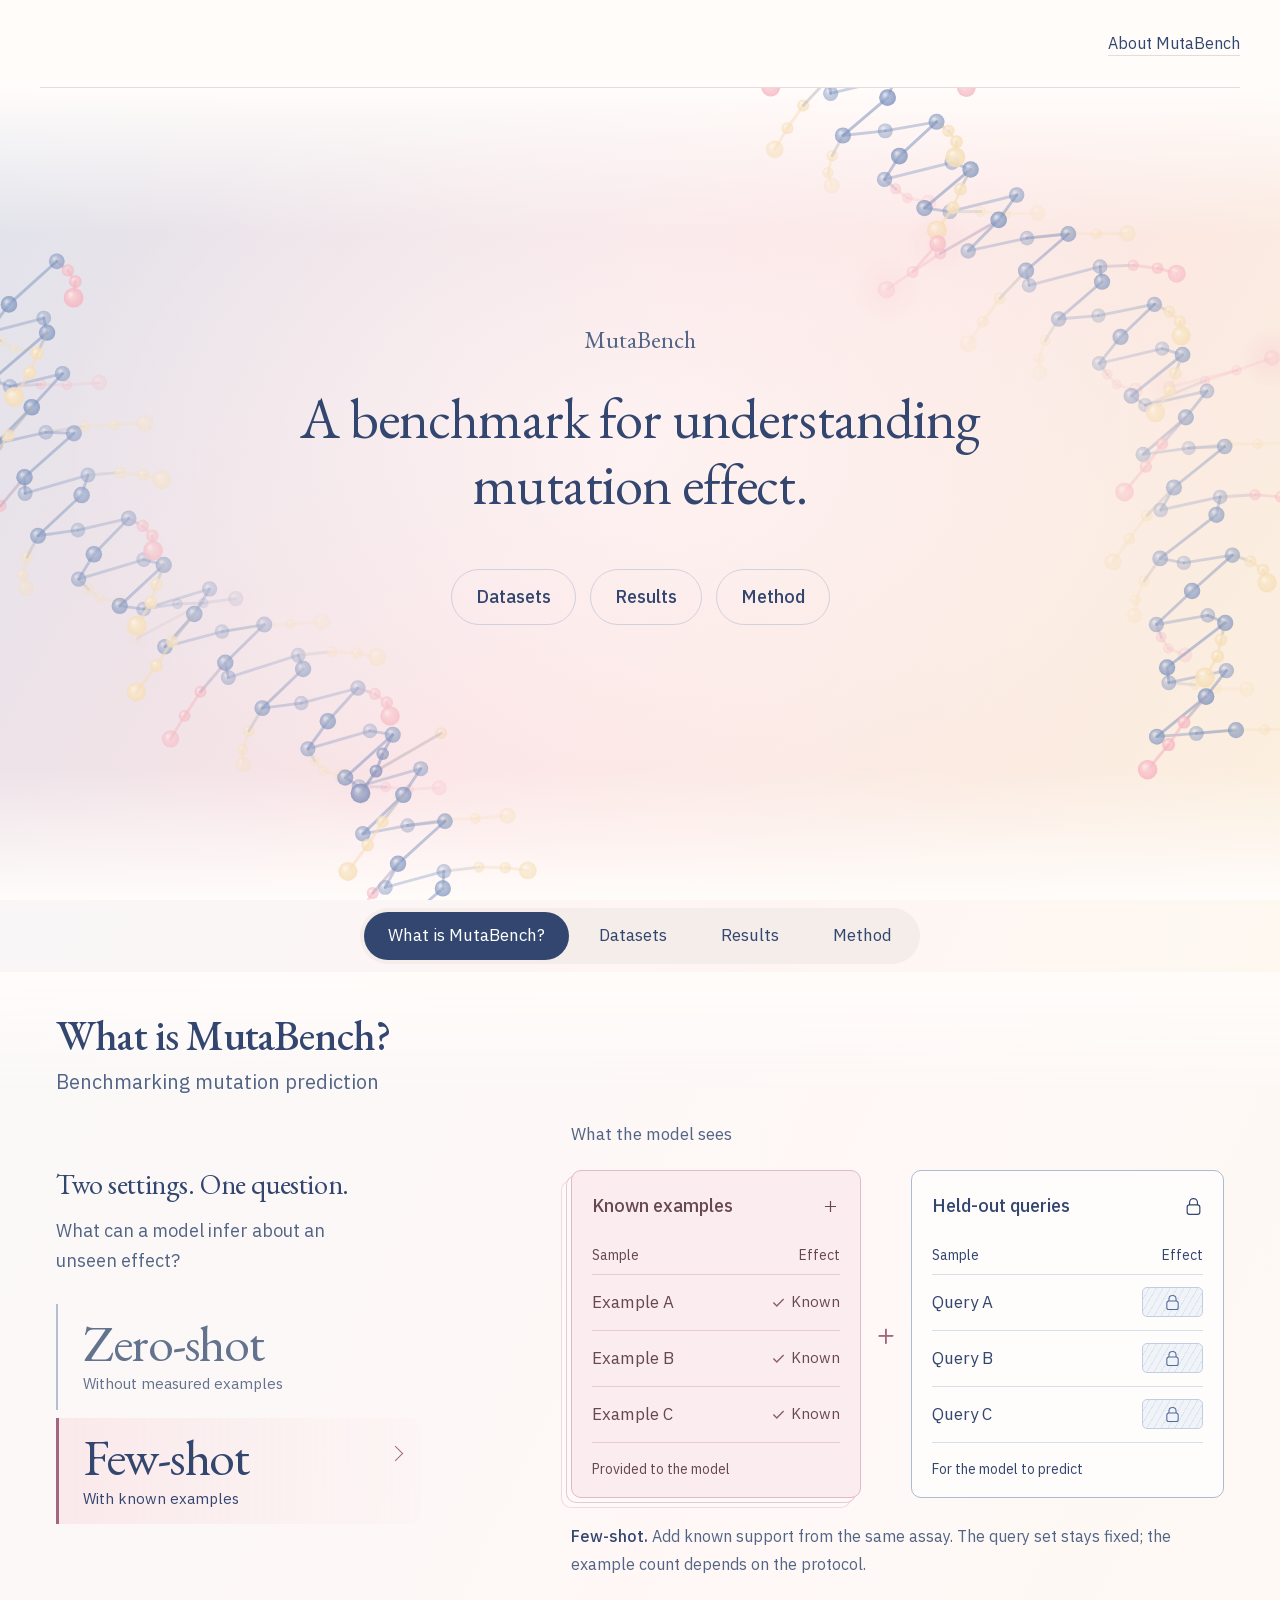
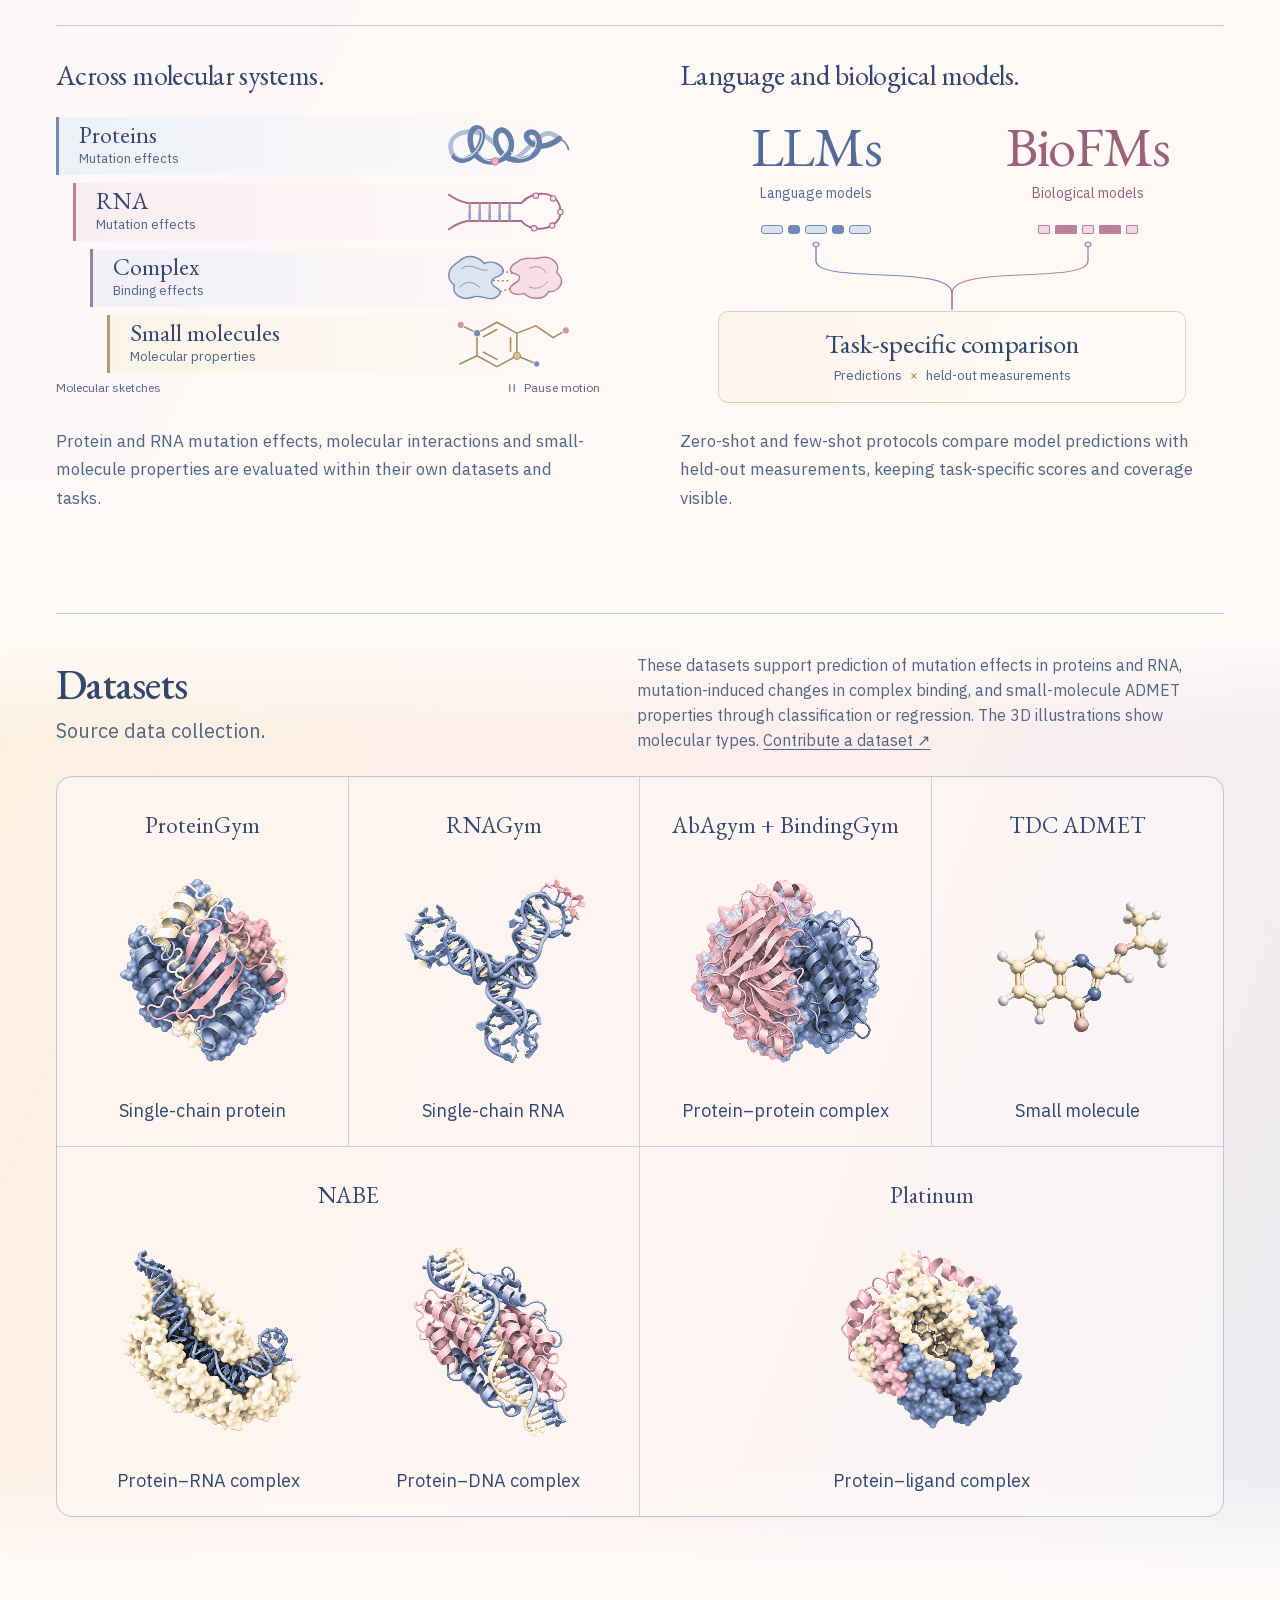
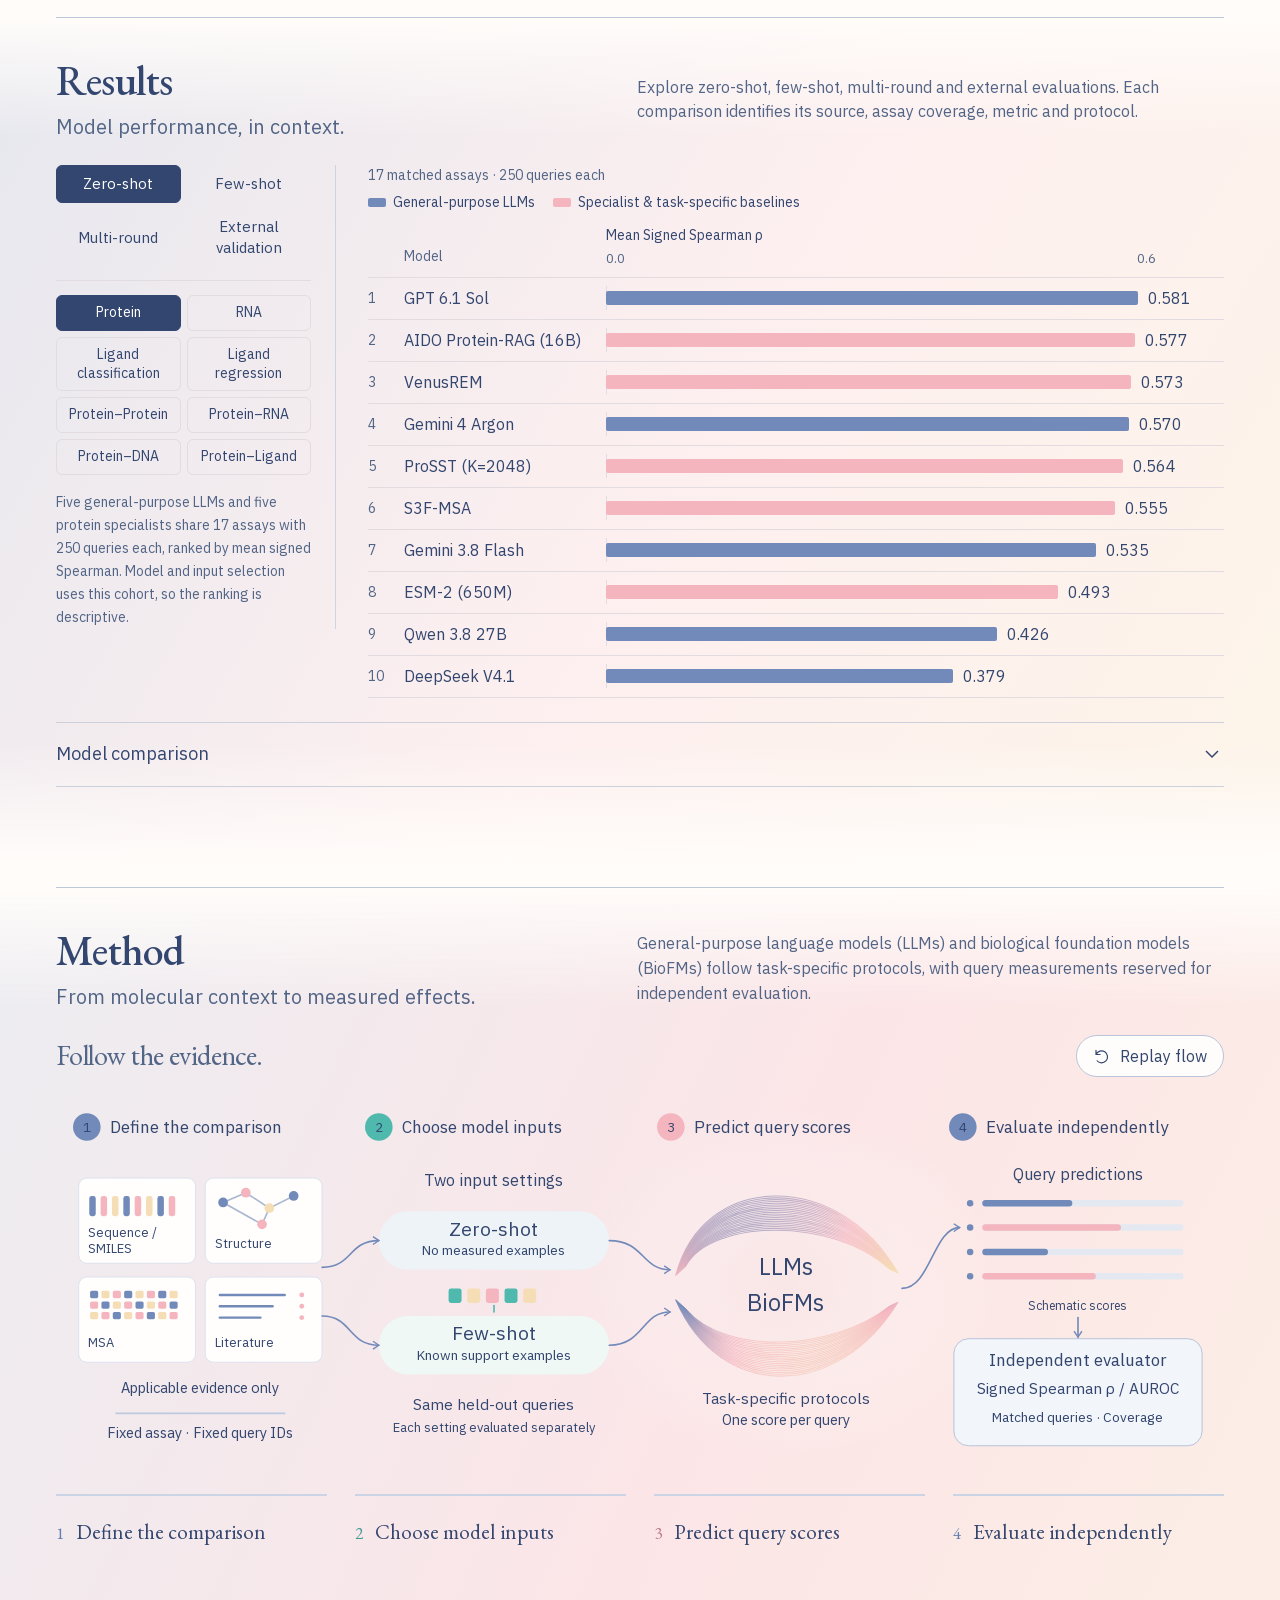
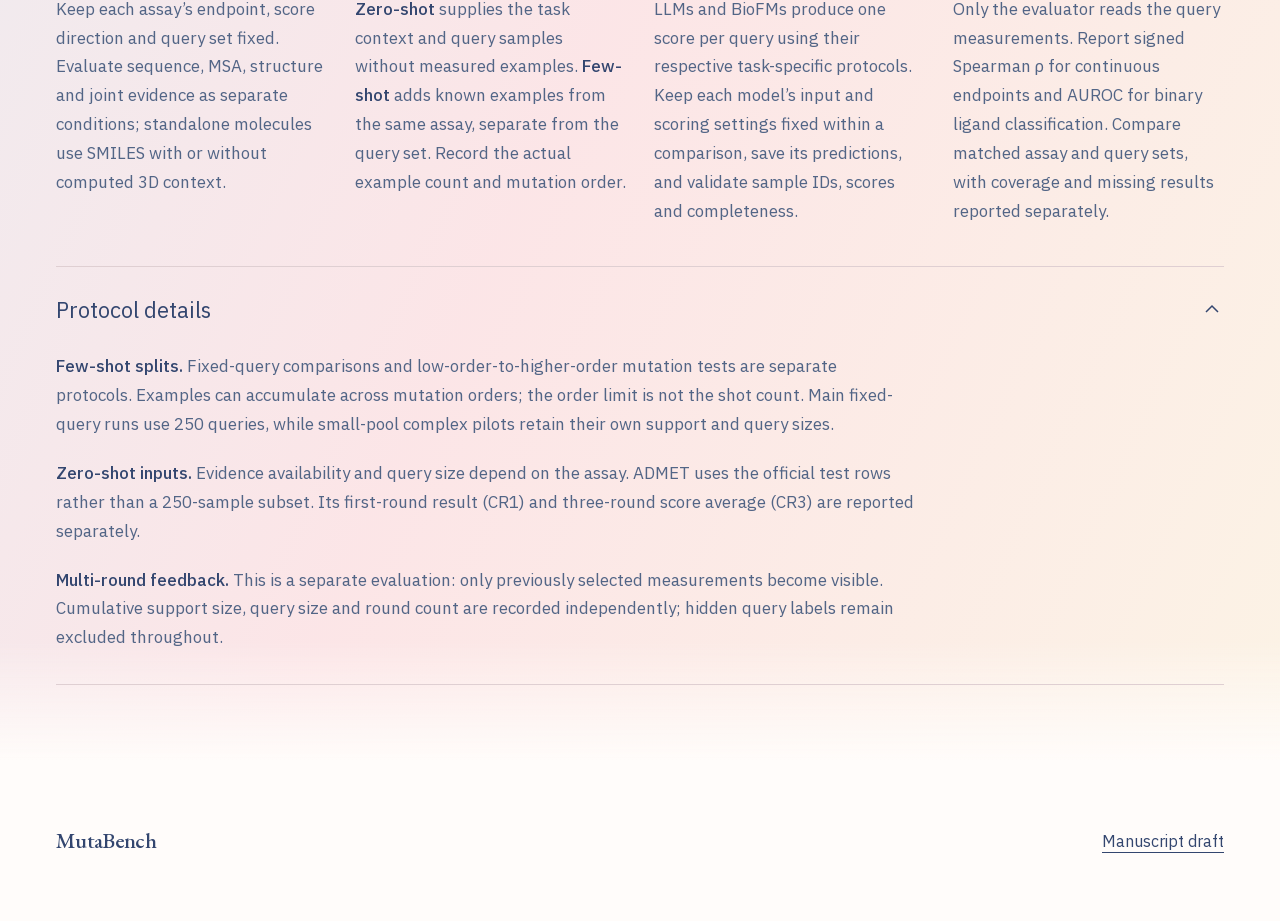
==== index.html @ 2916d2e3 "Link the live site and accept public dataset proposals" ====
<!doctype html>
<html lang="en">
<head>
  <meta charset="UTF-8" />
  <meta name="viewport" content="width=device-width, initial-scale=1.0" />
  <meta name="description" content="MutaBench paper companion for benchmark results, datasets, leaderboard context and evaluation methods." />
  <title>MutaBench / Mutational effect evaluation</title>
  <link rel="preconnect" href="https://fonts.gstatic.com" crossorigin />
  <link rel="stylesheet" href="fonts.css?v=0cfbb8a221e9" />
  <link rel="stylesheet" href="site.css?v=f4541c01c460" />
  <link rel="stylesheet" href="home.css?v=7008977f04a5" />
  <link rel="stylesheet" href="dataset-structures.css?v=8957c007b747" />
  <link rel="stylesheet" href="intro.css?v=8f66a2476dc7" />
  <link rel="stylesheet" href="method.css?v=9451ef13eda0" />
  <script src="molecular-background.js?v=a17ddd9b49c7" defer></script>
  <script src="assets/results/leaderboards.js?v=802b40bc9dd8" defer></script>
  <link rel="stylesheet" href="results-bars.css?v=8b9d5a22ae41" />
  <script src="app.js?v=348738857a9b" defer></script>
  <script src="dataset-structures.js?v=4a3bd7789977" defer></script>
  <script src="structure-palette.js?v=d4158299ddf3" defer></script>
  <script src="intro.js?v=8801d1149791" defer></script>
  <script src="method.js?v=9e1de50151af" defer></script>
  <script src="results-bars.js?v=51f1d45ec704" defer></script>
</head>
<body class="home-page" id="top">
  <a class="home-skip" href="#main">Skip to content</a>
  <header class="site-header">
    <a class="home-paper-link" href="#intro">About MutaBench</a>
  </header>

  <main id="main">
    <section class="home-hero" aria-labelledby="home-title">
      <canvas class="molecular-background" aria-hidden="true"></canvas>
      <div class="home-hero-content">
        <p class="home-project-name">MutaBench</p>
        <h1 id="home-title">A benchmark for understanding<br class="home-title-break" /> mutation effect.</h1>
        <nav class="home-section-links" aria-label="Explore MutaBench">
          <a class="selection-control" href="#datasets">Datasets</a>
          <a class="selection-control" href="#results">Results</a>
          <a class="selection-control" href="#method">Method</a>
        </nav>
      </div>
    </section>

    <nav class="section-navigation" aria-label="Page sections">
      <div class="section-navigation-inner">
        <a class="selection-control" href="#intro" aria-current="location"><span class="nav-label-wide">What is MutaBench?</span><span class="nav-label-short">About</span></a>
        <a class="selection-control" href="#datasets">Datasets</a>
        <a class="selection-control" href="#results">Results</a>
        <a class="selection-control" href="#method">Method</a>
      </div>
    </nav>

    <section id="intro" class="page-part intro-part" aria-labelledby="intro-title">
      <div class="page-width">
        <header class="part-heading intro-heading">
          <div class="part-heading-title">
          <h2 id="intro-title">What is MutaBench?</h2>
          <p class="part-subtitle">Benchmarking mutation prediction</p>
          </div>
        </header>
        <article class="benchmark-stage" data-setting="few" aria-labelledby="intro-settings-title">
          <div class="benchmark-question">
            <h3 id="intro-settings-title">Two settings.<br /> One question.</h3>
            <p class="benchmark-prompt">What can a model infer about an unseen effect?</p>
            <div class="benchmark-setting-switch" role="group" aria-label="Compare input settings">
              <button type="button" data-setting="zero" aria-pressed="false" aria-controls="intro-input-view intro-zero-copy" disabled><span class="setting-name">Zero-shot</span><span class="setting-description">Without measured examples</span></button>
              <button type="button" data-setting="few" aria-pressed="true" aria-controls="intro-input-view intro-few-copy" disabled><span class="setting-name">Few-shot</span><span class="setting-description">With known examples</span></button>
            </div>
          </div>
          <figure id="intro-input-view" class="benchmark-input-view" aria-label="Schematic model input: known support labels can be supplied, while held-out query labels always remain hidden. Rows are illustrative, not a fixed sample count.">
            <figcaption>What the model sees</figcaption>
            <div class="input-composition">
              <div class="support-slot">
                <div class="support-empty" hidden><span class="empty-symbol" aria-hidden="true">∅</span><p>No measured<br />examples</p></div>
                <div class="support-board"><div class="input-board-heading"><span>Known examples</span><svg viewBox="0 0 24 24" aria-hidden="true"><path d="M12 5v14M5 12h14"/></svg></div>
                  <div class="input-column-labels"><span>Sample</span><span>Effect</span></div><div class="support-example"><span>Example A</span><span class="known-value"><svg viewBox="0 0 20 20" aria-hidden="true"><path d="m4 10 4 4 8-8"/></svg>Known</span></div><div class="support-example"><span>Example B</span><span class="known-value"><svg viewBox="0 0 20 20" aria-hidden="true"><path d="m4 10 4 4 8-8"/></svg>Known</span></div><div class="support-example"><span>Example C</span><span class="known-value"><svg viewBox="0 0 20 20" aria-hidden="true"><path d="m4 10 4 4 8-8"/></svg>Known</span></div>
                  <p class="support-board-note">Provided to the model</p>
                </div>
              </div>
              <span class="input-plus" aria-hidden="true">+</span>
              <div class="query-board">
                <div class="input-board-heading"><span>Held-out queries</span><svg viewBox="0 0 24 24" aria-hidden="true"><path d="M7 10V7a5 5 0 0 1 10 0v3"/><rect x="4" y="10" width="16" height="12" rx="3"/></svg></div>
                <div class="input-column-labels"><span>Sample</span><span>Effect</span></div><div class="query-example"><span>Query A</span><span class="withheld-value" aria-label="Measured effect withheld"><svg viewBox="0 0 24 24" aria-hidden="true"><path d="M7 10V7a5 5 0 0 1 10 0v3"/><rect x="4" y="10" width="16" height="12" rx="3"/></svg></span></div><div class="query-example"><span>Query B</span><span class="withheld-value" aria-label="Measured effect withheld"><svg viewBox="0 0 24 24" aria-hidden="true"><path d="M7 10V7a5 5 0 0 1 10 0v3"/><rect x="4" y="10" width="16" height="12" rx="3"/></svg></span></div><div class="query-example"><span>Query C</span><span class="withheld-value" aria-label="Measured effect withheld"><svg viewBox="0 0 24 24" aria-hidden="true"><path d="M7 10V7a5 5 0 0 1 10 0v3"/><rect x="4" y="10" width="16" height="12" rx="3"/></svg></span></div>
                <p class="query-board-note">For the model to predict</p>
              </div>
            </div>
            <div class="benchmark-mode-copy" aria-live="polite" aria-atomic="true">
              <p id="intro-zero-copy"><strong>Zero-shot.</strong> Task context and the query inputs only. No measured examples are supplied.</p>
              <p id="intro-few-copy"><strong>Few-shot.</strong> Add known support from the same assay. The query set stays fixed; the example count depends on the protocol.</p>
            </div>
          </figure>
        </article>
        <div class="intro-context">
          <article class="intro-context-item intro-scope">
            <h3>Across molecular systems.</h3>
            <div class="scope-visual">
              <div class="scope-map" id="scope-molecules">
                <div class="scope-lane"><div class="scope-domain"><span>Proteins</span><small>Mutation effects</small></div>
                  <svg class="scope-molecule molecule-protein" viewBox="0 0 160 64" role="img" aria-labelledby="scope-protein-title">
                    <title id="scope-protein-title">Protein ribbon with gently turning folds; illustrative, not an experimental structure.</title>
                    <g class="protein-fold molecule-motion">
                      <path class="ribbon-back" d="M23 44C8 23 36 8 57 21S78 57 97 41 122 9 139 24"/>
                      <path class="ribbon-front" d="M23 44C43 61 64 14 49 12S38 55 68 49 84 10 73 15 72 53 99 47 117 13 106 17 113 44 139 24"/>
                      <path class="ribbon-glint" d="M24 42C44 57 63 15 49 14M50 38C60 61 88 40 81 24M86 39C99 57 120 33 111 21"/>
                      <path class="ribbon-tail" d="M139 24q8 3 10 12"/>
                      <circle class="molecule-accent" cx="68" cy="49" r="4"/>
                    </g>
                  </svg>
                </div>
                <div class="scope-lane"><div class="scope-domain"><span>RNA</span><small>Mutation effects</small></div>
                  <svg class="scope-molecule molecule-rna" viewBox="0 0 160 64" role="img" aria-labelledby="scope-rna-title">
                    <title id="scope-rna-title">Single RNA strand forming a paired stem and a gently flexing hairpin loop; schematic.</title>
                    <g class="rna-stem">
                      <path class="rna-backbone" d="M17 13q10 7 20 9H97M17 51q10-7 20-9H97"/>
                      <path class="rna-pairs" d="M40 23v18M51 23v18M62 23v18M73 23v18M84 23v18"/>
                      <path class="rna-pair-halves" d="M40 32v9M51 32v9M62 32v9M73 32v9M84 32v9"/>
                    </g>
                    <g class="rna-loop molecule-motion">
                      <path class="rna-backbone" d="M97 22C110 7 137 8 140 29S111 58 97 42"/>
                      <circle cx="113" cy="14" r="3"/><circle cx="132" cy="17" r="3"/><circle cx="140" cy="32" r="3"/><circle cx="131" cy="47" r="3"/><circle cx="111" cy="50" r="3"/>
                    </g>
                  </svg>
                </div>
                <div class="scope-lane"><div class="scope-domain"><span>Complex</span><small>Binding effects</small></div>
                  <svg class="scope-molecule molecule-interaction" viewBox="0 0 160 64" role="img" aria-labelledby="scope-interaction-title">
                    <title id="scope-interaction-title">Two complementary molecular surfaces move slightly around a contact interface; schematic, not a binding simulation.</title>
                    <g class="contact-left molecule-motion"><path class="contact-blue" d="M28 14C38 3 51 10 56 16 65 12 77 17 77 25 75 31 65 30 64 36 64 43 76 43 73 50 64 61 52 49 44 53 30 58 20 49 23 40 12 31 17 20 28 14Z"/><path class="contact-contour" d="M31 22c9-9 21 4 28 1M29 42q9-11 22 0"/></g>
                    <g class="contact-bridges molecule-motion"><path d="m76 24 11 3M66 35h17m-9 12 12-4"/></g>
                    <g class="contact-right molecule-motion"><path class="contact-pink" d="M93 14C101 7 110 12 116 10 131 6 140 17 136 26 148 36 137 48 127 47 122 58 106 55 100 49 90 52 82 48 85 42 89 36 94 38 95 32 96 26 83 29 85 22 86 18 88 17 93 14Z"/><path class="contact-contour" d="M106 21q13-5 18 5m-18 16q11 5 20-6"/></g>
                  </svg>
                </div>
                <div class="scope-lane"><div class="scope-domain"><span>Small molecules</span><small>Molecular properties</small></div>
                  <svg class="scope-molecule molecule-small" viewBox="0 0 160 64" role="img" aria-labelledby="scope-small-title">
                    <title id="scope-small-title">Small-molecule bond diagram with a ring and a turning side group; schematic.</title>
                    <g class="small-core molecule-motion">
                      <path class="molecule-bond" d="m48 20 22-12 22 12v25L70 57 48 45Zm7 4 15-8m15 9v15M70 49l-15-8M48 20 30 11M48 45 29 54M92 20l21-8M92 45l22 9"/>
                      <g class="small-branch molecule-motion"><path class="molecule-bond" d="m113 12 19 13 14-8"/><circle class="atom-rose" cx="146" cy="17" r="4"/></g>
                      <circle class="atom-blue" cx="48" cy="20" r="4"/><circle class="atom-gold" cx="92" cy="45" r="4"/><circle class="atom-rose" cx="30" cy="11" r="4"/><circle class="atom-blue" cx="114" cy="54" r="3.5"/>
                    </g>
                  </svg>
                </div>
              </div>
              <div class="scope-motion-bar"><span>Molecular sketches</span><button class="scope-motion-toggle" type="button" aria-controls="scope-molecules" hidden><svg viewBox="0 0 16 16" aria-hidden="true"><path class="motion-pause" d="M5 3v10M11 3v10"/><path class="motion-play" d="m5 3 7 5-7 5Z"/></svg><span>Pause motion</span></button></div>
            </div>
            <p>Protein and RNA mutation effects, molecular interactions and small-molecule properties are evaluated within their own datasets and tasks.</p>
          </article>
          <article class="intro-context-item intro-families">
            <h3>Language and biological models.</h3>
            <div class="model-family-comparison" role="img" aria-label="Language models and biological foundation models feed a task-specific comparison of predictions against held-out measurements. Diagram illustrates the comparison, not model scores.">
              <div class="model-family model-family-language"><span class="family-name">LLMs</span><span class="family-description">Language models</span><div class="family-signal" aria-hidden="true"><i></i><i></i><i></i><i></i><i></i></div></div>
              <div class="model-family model-family-bio"><span class="family-name">BioFMs</span><span class="family-description">Biological models</span><div class="family-signal" aria-hidden="true"><i></i><i></i><i></i><i></i><i></i></div></div>
              <svg class="comparison-paths" viewBox="0 0 560 100" preserveAspectRatio="none" aria-hidden="true"><path class="language-path" d="M140 2v24c0 35 140 5 140 48v24"/><path class="bio-path" d="M420 2v24c0 35-140 5-140 48v24"/><circle cx="140" cy="2" r="3"/><circle cx="420" cy="2" r="3"/></svg>
              <div class="comparison-destination"><span>Task-specific comparison</span><small>Predictions <span aria-hidden="true">×</span> held-out measurements</small></div>
            </div>
            <p>Zero-shot and few-shot protocols compare model predictions with held-out measurements, keeping task-specific scores and coverage visible.</p>
          </article>
        </div>
      </div>
    </section>

    <section id="datasets" class="page-part datasets-part" aria-labelledby="datasets-title">
      <div class="page-width">
        <header class="part-heading">
          <div class="part-heading-title">
          <h2 id="datasets-title">Datasets</h2>
          <p class="part-subtitle">Source data collection.</p>
          </div>
          <p class="part-description">These datasets support prediction of mutation effects in proteins and RNA, mutation-induced changes in complex binding, and small-molecule ADMET properties through classification or regression. The 3D illustrations show molecular types. <a class="contribution-link" href="https://github.com/kevinhyj/MutaBench-web/blob/main/CONTRIBUTING.md">Contribute a dataset&nbsp;↗</a></p>
        </header>
        <div class="source-atlas" aria-label="Source databases and molecular systems">
          <article class="source-panel"><h3>ProteinGym</h3><figure class="source-figure"><div class="source-scene scene-protein" role="img" aria-label="Illustrative single-chain protein structure"><div class="structure-float"><img class="wr-structure" src="assets/structures/wr/protein.png" width="1254" height="1254" alt="" loading="lazy" decoding="async" draggable="false" /></div></div><figcaption>Single-chain protein</figcaption></figure></article>
          <article class="source-panel"><h3>RNAGym</h3><figure class="source-figure"><div class="source-scene scene-rna" role="img" aria-label="Illustrative single-chain rna structure"><div class="structure-float"><img class="wr-structure" src="assets/structures/wr/rna.png" width="1254" height="1254" alt="" loading="lazy" decoding="async" draggable="false" /></div></div><figcaption>Single-chain RNA</figcaption></figure></article>
          <article class="source-panel"><h3>AbAgym + BindingGym</h3><figure class="source-figure"><div class="source-scene scene-ppi" role="img" aria-label="Illustrative protein–protein complex: distinct blue and pink folded chains meeting at a binding interface"><div class="structure-float"><img class="wr-structure" src="assets/structures/wr/protein-protein.png" width="1254" height="1254" alt="" loading="lazy" decoding="async" draggable="false" /></div></div><figcaption>Protein–protein complex</figcaption></figure></article>
          <article class="source-panel"><h3>TDC ADMET</h3><figure class="source-figure"><div class="source-scene scene-ligand" role="img" aria-label="Illustrative small molecule structure"><div class="structure-float"><img class="wr-structure" src="assets/structures/wr/classification.png" width="1254" height="1254" alt="" loading="lazy" decoding="async" draggable="false" /></div></div><figcaption>Small molecule</figcaption></figure></article>
          <article class="source-panel source-panel-nabe"><h3>NABE</h3><div class="source-pair"><figure class="source-figure"><div class="source-scene scene-protein-rna" role="img" aria-label="Illustrative protein–rna complex structure"><div class="structure-float"><img class="wr-structure" src="assets/structures/wr/protein-rna-v2.png" width="1254" height="1254" alt="" loading="lazy" decoding="async" draggable="false" /></div></div><figcaption>Protein–RNA complex</figcaption></figure><figure class="source-figure"><div class="source-scene scene-protein-dna" role="img" aria-label="Illustrative protein–dna complex structure"><div class="structure-float"><img class="wr-structure" src="assets/structures/wr/protein-dna.png" width="1254" height="1254" alt="" loading="lazy" decoding="async" draggable="false" /></div></div><figcaption>Protein–DNA complex</figcaption></figure></div></article>
          <article class="source-panel source-panel-platinum"><h3>Platinum</h3><figure class="source-figure"><div class="source-scene scene-protein-ligand" role="img" aria-label="Illustrative protein–ligand complex structure"><div class="structure-float"><img class="wr-structure" src="assets/structures/wr/protein-ligand.png" width="1254" height="1254" alt="" loading="lazy" decoding="async" draggable="false" /></div></div><figcaption>Protein–ligand complex</figcaption></figure></article>
        </div>


      </div>
    </section>

    <section id="results" class="page-part results-part" aria-labelledby="results-title">
      <div class="page-width">
        <header class="part-heading">
          <div class="part-heading-title">
          <h2 id="results-title">Results</h2>
          <p class="part-subtitle">Model performance, in context.</p>
          </div>
          <p class="part-description">Explore zero-shot, few-shot, multi-round and external evaluations. Each comparison identifies its source, assay coverage, metric and protocol.</p>
        </header>
        <div class="result-block results-bars">
          <h3 class="visually-hidden">Model performance</h3>
          <div class="performance-controls">
          <div class="evaluation-modes" role="group" aria-label="Evaluation setting">
            <button class="selection-control" type="button" data-result-group="zero" aria-pressed="true">Zero-shot</button>
            <button class="selection-control" type="button" data-result-group="few" aria-pressed="false" tabindex="-1">Few-shot</button>
            <button class="selection-control" type="button" data-result-group="multi" aria-pressed="false" tabindex="-1">Multi-round</button>
            <button class="selection-control" type="button" data-result-group="external" aria-pressed="false" tabindex="-1">External validation</button>
          </div>
          <div id="performance-tasks" class="performance-tabs" role="group" aria-label="Evaluation task"></div>
          <div class="performance-condition" id="performance-condition" hidden>
            <label for="performance-variant">Support setting</label>
            <select id="performance-variant" aria-controls="performance-chart model-table"></select>
          </div>
          <p id="leaderboard-summary" class="performance-summary" aria-live="polite"></p>
          </div>
          <div id="performance-chart" class="performance-chart" role="group" aria-describedby="leaderboard-summary">
            <div class="performance-context">
              <p id="performance-coverage"></p>
              <ul class="performance-legend" aria-label="Model categories">
                <li><span class="performance-swatch" aria-hidden="true"></span>General-purpose LLMs</li>
                <li id="performance-baseline-legend"><span class="performance-swatch performance-swatch-baseline" aria-hidden="true"></span><span id="performance-baseline-label"></span></li>
              </ul>
            </div>
            <div class="performance-columns" aria-hidden="true">
              <span class="performance-column-model">Model</span>
              <div class="performance-axis">
                <span id="performance-metric" class="performance-axis-label"></span>
                <div class="performance-axis-range"><span id="performance-scale-min"></span><span id="performance-scale-max"></span></div>
              </div>
            </div>
            <ol id="performance-rows" class="performance-rows"></ol>
          </div>
        </div>
        <details class="result-block model-comparison">
          <summary><h3>Model comparison</h3><svg class="disclosure-icon" viewBox="0 0 24 24" aria-hidden="true"><path d="m6 9 6 6 6-6"/></svg></summary>
          <div id="model-table" role="region" aria-label="Selected evaluation comparison" tabindex="0" class="table-scroll" aria-describedby="leaderboard-summary">
            <table><caption class="visually-hidden">Models ranked on the selected matched assay and query set</caption><thead><tr><th scope="col">Rank</th><th scope="col">Model</th><th scope="col">Model type</th><th scope="col" id="leaderboard-score-heading">Spearman ρ</th><th scope="col" id="leaderboard-input-heading">Input (Best Performance)</th></tr></thead><tbody id="leaderboard-body"></tbody></table>
          </div>
          <noscript><p>Enable JavaScript to explore the score bars and comparison tables.</p></noscript>
        </details>
      </div>
    </section>

    <section id="method" class="page-part method-part" aria-labelledby="method-title">
      <div class="page-width">
        <header class="part-heading">
          <div class="part-heading-title">
          <h2 id="method-title">Method</h2>
          <p class="part-subtitle">From molecular context to measured effects.</p>
          </div>
          <p class="part-description">General-purpose language models (LLMs) and biological foundation models (BioFMs) follow task-specific protocols, with query measurements reserved for independent evaluation.</p>
        </header>
        <figure id="method-flow" class="method-workflow" aria-label="MutaBench evaluation workflow">
          <div class="method-toolbar"><p>Follow the evidence.</p><button class="method-replay" type="button" hidden><svg viewBox="0 0 24 24" aria-hidden="true"><path d="M4 10a8 8 0 1 1 1 8M4 4v6h6"/></svg><span>Replay flow</span></button></div>
          <!-- method-art:start -->
<svg xmlns="http://www.w3.org/2000/svg" class="method-diagram method-diagram-desktop" width="1440" height="460" viewBox="0 0 1440 460" role="img" aria-labelledby="method-d-title method-d-desc">
<title id="method-d-title">From evidence to independent evaluation</title><desc id="method-d-desc">Four corresponding stages: define a fixed assay and query set; choose zero-shot or few-shot inputs; predict with LLMs or BioFMs under their respective protocols; score independently. Only known support examples enter few-shot inputs. All shapes and score marks are schematic, not experimental data.</desc>
<defs><style>#method-d-art text{font-family:"IBM Plex Sans",Arial,sans-serif;fill:#33466f}</style>
<linearGradient id="method-d-ribbon" x1="0" y1="0" x2="1" y2="1"><stop stop-color="#728AB9"/><stop offset=".55" stop-color="#F5B5BF"/><stop offset="1" stop-color="#F5DDB5"/></linearGradient>
<radialGradient id="method-d-glow"><stop stop-color="#f8e5e6" stop-opacity=".8"/><stop offset="1" stop-color="#fffcfa" stop-opacity="0"/></radialGradient>
<marker id="method-d-arrow" viewBox="0 0 10 10" refX="8" refY="5" markerWidth="6" markerHeight="6" orient="auto"><path d="M2 1 8 5 2 9" fill="none" stroke="#728AB9" stroke-width="1.4"/></marker></defs>
<g id="method-d-art">
<ellipse cx="900" cy="230" rx="260" ry="215" fill="url(#method-d-glow)"/>
<g class="method-stage" data-stage="0" transform="translate(0 0)"><circle cx="38" cy="37" r="17" fill="#728AB9" /><text x="38" y="43" font-size="17" text-anchor="middle" fill="#243758">1</text><text x="66" y="44" font-size="21" text-anchor="start" >Define the comparison</text><rect x="28" y="100" width="144" height="105" rx="10" fill="#fffefd" stroke="#d6deeb" /><text x="40" y="172" font-size="16" text-anchor="start" >Sequence /</text><text x="40" y="192" font-size="16" text-anchor="start" >SMILES</text><rect x="41" y="122" width="8" height="25" rx="3" fill="#728AB9" stroke="none" /><rect x="55" y="122" width="8" height="25" rx="3" fill="#F5B5BF" stroke="none" /><rect x="69" y="122" width="8" height="25" rx="3" fill="#F5DDB5" stroke="none" /><rect x="83" y="122" width="8" height="25" rx="3" fill="#728AB9" stroke="none" /><rect x="97" y="122" width="8" height="25" rx="3" fill="#F5B5BF" stroke="none" /><rect x="111" y="122" width="8" height="25" rx="3" fill="#F5DDB5" stroke="none" /><rect x="125" y="122" width="8" height="25" rx="3" fill="#728AB9" stroke="none" /><rect x="139" y="122" width="8" height="25" rx="3" fill="#F5B5BF" stroke="none" /><rect x="184" y="100" width="144" height="105" rx="10" fill="#fffefd" stroke="#d6deeb" /><text x="196" y="186" font-size="16" text-anchor="start" >Structure</text><path d="M206 130 L234 118" fill="none" stroke="#a9b7d0" stroke-width="2" stroke-linecap="round" stroke-linejoin="round" /><path d="M234 118 L263 137" fill="none" stroke="#a9b7d0" stroke-width="2" stroke-linecap="round" stroke-linejoin="round" /><path d="M263 137 L293 122" fill="none" stroke="#a9b7d0" stroke-width="2" stroke-linecap="round" stroke-linejoin="round" /><path d="M263 137 L254 157" fill="none" stroke="#a9b7d0" stroke-width="2" stroke-linecap="round" stroke-linejoin="round" /><path d="M206 130 L254 157" fill="none" stroke="#a9b7d0" stroke-width="2" stroke-linecap="round" stroke-linejoin="round" /><circle cx="206" cy="130" r="6" fill="#728AB9" /><circle cx="234" cy="118" r="6" fill="#F5B5BF" /><circle cx="263" cy="137" r="6" fill="#F5DDB5" /><circle cx="293" cy="122" r="6" fill="#728AB9" /><circle cx="254" cy="157" r="6" fill="#F5B5BF" /><rect x="28" y="222" width="144" height="105" rx="10" fill="#fffefd" stroke="#d6deeb" /><text x="40" y="308" font-size="16" text-anchor="start" >MSA</text><rect x="42" y="239" width="10" height="9" rx="2" fill="#728AB9" stroke="none" /><rect x="56" y="239" width="10" height="9" rx="2" fill="#F5DDB5" stroke="none" /><rect x="70" y="239" width="10" height="9" rx="2" fill="#F5B5BF" stroke="none" /><rect x="84" y="239" width="10" height="9" rx="2" fill="#728AB9" stroke="none" /><rect x="98" y="239" width="10" height="9" rx="2" fill="#F5DDB5" stroke="none" /><rect x="112" y="239" width="10" height="9" rx="2" fill="#F5B5BF" stroke="none" /><rect x="126" y="239" width="10" height="9" rx="2" fill="#728AB9" stroke="none" /><rect x="140" y="239" width="10" height="9" rx="2" fill="#F5DDB5" stroke="none" /><rect x="42" y="252" width="10" height="9" rx="2" fill="#F5B5BF" stroke="none" /><rect x="56" y="252" width="10" height="9" rx="2" fill="#728AB9" stroke="none" /><rect x="70" y="252" width="10" height="9" rx="2" fill="#F5DDB5" stroke="none" /><rect x="84" y="252" width="10" height="9" rx="2" fill="#F5B5BF" stroke="none" /><rect x="98" y="252" width="10" height="9" rx="2" fill="#728AB9" stroke="none" /><rect x="112" y="252" width="10" height="9" rx="2" fill="#F5DDB5" stroke="none" /><rect x="126" y="252" width="10" height="9" rx="2" fill="#F5B5BF" stroke="none" /><rect x="140" y="252" width="10" height="9" rx="2" fill="#728AB9" stroke="none" /><rect x="42" y="265" width="10" height="9" rx="2" fill="#F5DDB5" stroke="none" /><rect x="56" y="265" width="10" height="9" rx="2" fill="#F5B5BF" stroke="none" /><rect x="70" y="265" width="10" height="9" rx="2" fill="#728AB9" stroke="none" /><rect x="84" y="265" width="10" height="9" rx="2" fill="#F5DDB5" stroke="none" /><rect x="98" y="265" width="10" height="9" rx="2" fill="#F5B5BF" stroke="none" /><rect x="112" y="265" width="10" height="9" rx="2" fill="#728AB9" stroke="none" /><rect x="126" y="265" width="10" height="9" rx="2" fill="#F5DDB5" stroke="none" /><rect x="140" y="265" width="10" height="9" rx="2" fill="#F5B5BF" stroke="none" /><rect x="184" y="222" width="144" height="105" rx="10" fill="#fffefd" stroke="#d6deeb" /><text x="196" y="308" font-size="16" text-anchor="start" >Literature</text><path d="M202 244 h80" fill="none" stroke="#728AB9" stroke-width="3" stroke-linecap="round" stroke-linejoin="round" /><circle cx="303" cy="244" r="3" fill="#F5B5BF" /><path d="M202 258 h65" fill="none" stroke="#728AB9" stroke-width="3" stroke-linecap="round" stroke-linejoin="round" /><circle cx="303" cy="258" r="3" fill="#F5B5BF" /><path d="M202 272 h50" fill="none" stroke="#728AB9" stroke-width="3" stroke-linecap="round" stroke-linejoin="round" /><circle cx="303" cy="272" r="3" fill="#F5B5BF" /><text x="178" y="365" font-size="18" text-anchor="middle" >Applicable evidence only</text><path d="M74 390H282" fill="none" stroke="#bdc9de" stroke-width="2" stroke-linecap="round" stroke-linejoin="round" /><text x="178" y="420" font-size="18" text-anchor="middle" >Fixed assay · Fixed query IDs</text></g>
<g class="method-stage" data-stage="1" transform="translate(360 0)"><circle cx="38" cy="37" r="17" fill="#50B9AE" /><text x="38" y="43" font-size="17" text-anchor="middle" fill="#243758">2</text><text x="66" y="44" font-size="21" text-anchor="start" >Choose model inputs</text><text x="180" y="110" font-size="20" text-anchor="middle" >Two input settings</text><rect x="38" y="141" width="284" height="72" rx="36" fill="#edf3f7" stroke="none" /><text x="180" y="171" font-size="24" text-anchor="middle" >Zero-shot</text><text x="180" y="195" font-size="17" text-anchor="middle" >No measured examples</text><rect x="38" y="270" width="284" height="72" rx="36" fill="#eff8f5" stroke="none" /><text x="180" y="300" font-size="24" text-anchor="middle" >Few-shot</text><text x="180" y="324" font-size="17" text-anchor="middle" >Known support examples</text><rect x="124" y="236" width="16" height="18" rx="3" fill="#50B9AE" stroke="none" /><rect x="147" y="236" width="16" height="18" rx="3" fill="#F5DDB5" stroke="none" /><rect x="170" y="236" width="16" height="18" rx="3" fill="#F5B5BF" stroke="none" /><rect x="193" y="236" width="16" height="18" rx="3" fill="#50B9AE" stroke="none" /><rect x="216" y="236" width="16" height="18" rx="3" fill="#F5DDB5" stroke="none" /><path d="M180 257v8" fill="none" stroke="#50B9AE" stroke-width="2" stroke-linecap="round" stroke-linejoin="round" /><text x="180" y="386" font-size="19" text-anchor="middle" >Same held-out queries</text><text x="180" y="413" font-size="16" text-anchor="middle" >Each setting evaluated separately</text></g>
<g class="method-stage" data-stage="2" transform="translate(720 0)"><circle cx="38" cy="37" r="17" fill="#F5B5BF" /><text x="38" y="43" font-size="17" text-anchor="middle" fill="#243758">3</text><text x="66" y="44" font-size="21" text-anchor="start" >Predict query scores</text><g class="model-ribbon" aria-hidden="true"><path d="M44.0 220.0 C78.0 89.0 248.0 91.0 318.0 217.0" fill="none" stroke="url(#method-d-ribbon)" stroke-width="1.3" stroke-linecap="round" stroke-linejoin="round" opacity=".75"/><path d="M44.0 250.0 C99.0 377.0 245.0 373.0 318.0 253.0" fill="none" stroke="url(#method-d-ribbon)" stroke-width="1.3" stroke-linecap="round" stroke-linejoin="round" opacity=".75"/><path d="M44.6 219.4 C78.5 92.2 247.5 94.0 317.4 216.7" fill="none" stroke="url(#method-d-ribbon)" stroke-width="1.3" stroke-linecap="round" stroke-linejoin="round" opacity=".75"/><path d="M44.6 250.6 C99.4 374.0 244.6 369.8 317.4 253.3" fill="none" stroke="url(#method-d-ribbon)" stroke-width="1.3" stroke-linecap="round" stroke-linejoin="round" opacity=".75"/><path d="M45.3 218.8 C79.0 95.4 247.0 97.0 316.8 216.4" fill="none" stroke="url(#method-d-ribbon)" stroke-width="1.3" stroke-linecap="round" stroke-linejoin="round" opacity=".75"/><path d="M45.3 251.2 C99.8 371.0 244.2 366.6 316.8 253.6" fill="none" stroke="url(#method-d-ribbon)" stroke-width="1.3" stroke-linecap="round" stroke-linejoin="round" opacity=".75"/><path d="M46.0 218.2 C79.5 98.6 246.5 100.0 316.2 216.1" fill="none" stroke="url(#method-d-ribbon)" stroke-width="1.3" stroke-linecap="round" stroke-linejoin="round" opacity=".75"/><path d="M46.0 251.8 C100.2 368.0 243.8 363.4 316.2 253.9" fill="none" stroke="url(#method-d-ribbon)" stroke-width="1.3" stroke-linecap="round" stroke-linejoin="round" opacity=".75"/><path d="M46.6 217.6 C80.0 101.8 246.0 103.0 315.6 215.8" fill="none" stroke="url(#method-d-ribbon)" stroke-width="1.3" stroke-linecap="round" stroke-linejoin="round" opacity=".75"/><path d="M46.6 252.4 C100.6 365.0 243.4 360.2 315.6 254.2" fill="none" stroke="url(#method-d-ribbon)" stroke-width="1.3" stroke-linecap="round" stroke-linejoin="round" opacity=".75"/><path d="M47.2 217.0 C80.5 105.0 245.5 106.0 315.0 215.5" fill="none" stroke="url(#method-d-ribbon)" stroke-width="1.3" stroke-linecap="round" stroke-linejoin="round" opacity=".75"/><path d="M47.2 253.0 C101.0 362.0 243.0 357.0 315.0 254.5" fill="none" stroke="url(#method-d-ribbon)" stroke-width="1.3" stroke-linecap="round" stroke-linejoin="round" opacity=".75"/><path d="M47.9 216.4 C81.0 108.2 245.0 109.0 314.4 215.2" fill="none" stroke="url(#method-d-ribbon)" stroke-width="1.3" stroke-linecap="round" stroke-linejoin="round" opacity=".75"/><path d="M47.9 253.6 C101.4 359.0 242.6 353.8 314.4 254.8" fill="none" stroke="url(#method-d-ribbon)" stroke-width="1.3" stroke-linecap="round" stroke-linejoin="round" opacity=".75"/><path d="M48.5 215.8 C81.5 111.4 244.5 112.0 313.8 214.9" fill="none" stroke="url(#method-d-ribbon)" stroke-width="1.3" stroke-linecap="round" stroke-linejoin="round" opacity=".75"/><path d="M48.5 254.2 C101.8 356.0 242.2 350.6 313.8 255.1" fill="none" stroke="url(#method-d-ribbon)" stroke-width="1.3" stroke-linecap="round" stroke-linejoin="round" opacity=".75"/><path d="M49.2 215.2 C82.0 114.6 244.0 115.0 313.2 214.6" fill="none" stroke="url(#method-d-ribbon)" stroke-width="1.3" stroke-linecap="round" stroke-linejoin="round" opacity=".75"/><path d="M49.2 254.8 C102.2 353.0 241.8 347.4 313.2 255.4" fill="none" stroke="url(#method-d-ribbon)" stroke-width="1.3" stroke-linecap="round" stroke-linejoin="round" opacity=".75"/><path d="M49.9 214.6 C82.5 117.8 243.5 118.0 312.6 214.3" fill="none" stroke="url(#method-d-ribbon)" stroke-width="1.3" stroke-linecap="round" stroke-linejoin="round" opacity=".75"/><path d="M49.9 255.4 C102.6 350.0 241.4 344.2 312.6 255.7" fill="none" stroke="url(#method-d-ribbon)" stroke-width="1.3" stroke-linecap="round" stroke-linejoin="round" opacity=".75"/><path d="M50.5 214.0 C83.0 121.0 243.0 121.0 312.0 214.0" fill="none" stroke="url(#method-d-ribbon)" stroke-width="1.3" stroke-linecap="round" stroke-linejoin="round" opacity=".75"/><path d="M50.5 256.0 C103.0 347.0 241.0 341.0 312.0 256.0" fill="none" stroke="url(#method-d-ribbon)" stroke-width="1.3" stroke-linecap="round" stroke-linejoin="round" opacity=".75"/><path d="M51.1 213.4 C83.5 124.2 242.5 124.0 311.4 213.7" fill="none" stroke="url(#method-d-ribbon)" stroke-width="1.3" stroke-linecap="round" stroke-linejoin="round" opacity=".75"/><path d="M51.1 256.6 C103.4 344.0 240.6 337.8 311.4 256.3" fill="none" stroke="url(#method-d-ribbon)" stroke-width="1.3" stroke-linecap="round" stroke-linejoin="round" opacity=".75"/><path d="M51.8 212.8 C84.0 127.4 242.0 127.0 310.8 213.4" fill="none" stroke="url(#method-d-ribbon)" stroke-width="1.3" stroke-linecap="round" stroke-linejoin="round" opacity=".75"/><path d="M51.8 257.2 C103.8 341.0 240.2 334.6 310.8 256.6" fill="none" stroke="url(#method-d-ribbon)" stroke-width="1.3" stroke-linecap="round" stroke-linejoin="round" opacity=".75"/><path d="M52.5 212.2 C84.5 130.6 241.5 130.0 310.2 213.1" fill="none" stroke="url(#method-d-ribbon)" stroke-width="1.3" stroke-linecap="round" stroke-linejoin="round" opacity=".75"/><path d="M52.5 257.8 C104.2 338.0 239.8 331.4 310.2 256.9" fill="none" stroke="url(#method-d-ribbon)" stroke-width="1.3" stroke-linecap="round" stroke-linejoin="round" opacity=".75"/><path d="M53.1 211.6 C85.0 133.8 241.0 133.0 309.6 212.8" fill="none" stroke="url(#method-d-ribbon)" stroke-width="1.3" stroke-linecap="round" stroke-linejoin="round" opacity=".75"/><path d="M53.1 258.4 C104.6 335.0 239.4 328.2 309.6 257.2" fill="none" stroke="url(#method-d-ribbon)" stroke-width="1.3" stroke-linecap="round" stroke-linejoin="round" opacity=".75"/><path d="M53.8 211.0 C85.5 137.0 240.5 136.0 309.0 212.5" fill="none" stroke="url(#method-d-ribbon)" stroke-width="1.3" stroke-linecap="round" stroke-linejoin="round" opacity=".75"/><path d="M53.8 259.0 C105.0 332.0 239.0 325.0 309.0 257.5" fill="none" stroke="url(#method-d-ribbon)" stroke-width="1.3" stroke-linecap="round" stroke-linejoin="round" opacity=".75"/><path d="M54.4 210.4 C86.0 140.2 240.0 139.0 308.4 212.2" fill="none" stroke="url(#method-d-ribbon)" stroke-width="1.3" stroke-linecap="round" stroke-linejoin="round" opacity=".75"/><path d="M54.4 259.6 C105.4 329.0 238.6 321.8 308.4 257.8" fill="none" stroke="url(#method-d-ribbon)" stroke-width="1.3" stroke-linecap="round" stroke-linejoin="round" opacity=".75"/><path d="M55.0 209.8 C86.5 143.4 239.5 142.0 307.8 211.9" fill="none" stroke="url(#method-d-ribbon)" stroke-width="1.3" stroke-linecap="round" stroke-linejoin="round" opacity=".75"/><path d="M55.0 260.2 C105.8 326.0 238.2 318.6 307.8 258.1" fill="none" stroke="url(#method-d-ribbon)" stroke-width="1.3" stroke-linecap="round" stroke-linejoin="round" opacity=".75"/><path d="M55.7 209.2 C87.0 146.6 239.0 145.0 307.2 211.6" fill="none" stroke="url(#method-d-ribbon)" stroke-width="1.3" stroke-linecap="round" stroke-linejoin="round" opacity=".75"/><path d="M55.7 260.8 C106.2 323.0 237.8 315.4 307.2 258.4" fill="none" stroke="url(#method-d-ribbon)" stroke-width="1.3" stroke-linecap="round" stroke-linejoin="round" opacity=".75"/><path d="M56.4 208.6 C87.5 149.8 238.5 148.0 306.6 211.3" fill="none" stroke="url(#method-d-ribbon)" stroke-width="1.3" stroke-linecap="round" stroke-linejoin="round" opacity=".75"/><path d="M56.4 261.4 C106.6 320.0 237.4 312.2 306.6 258.7" fill="none" stroke="url(#method-d-ribbon)" stroke-width="1.3" stroke-linecap="round" stroke-linejoin="round" opacity=".75"/></g><text x="180" y="219" font-size="29" text-anchor="middle" >LLMs</text><text x="180" y="264" font-size="29" text-anchor="middle" >BioFMs</text><text x="180" y="378" font-size="19" text-anchor="middle" >Task-specific protocols</text><text x="180" y="405" font-size="18" text-anchor="middle" >One score per query</text></g>
<g class="method-stage" data-stage="3" transform="translate(1080 0)"><circle cx="38" cy="37" r="17" fill="#728AB9" /><text x="38" y="43" font-size="17" text-anchor="middle" fill="#243758">4</text><text x="66" y="44" font-size="21" text-anchor="start" >Evaluate independently</text><text x="180" y="102" font-size="20" text-anchor="middle" >Query predictions</text><circle cx="47" cy="131" r="4" fill="#728AB9" /><path d="M66 131h240" fill="none" stroke="#e4e9f1" stroke-width="8" stroke-linecap="round" stroke-linejoin="round" /><path d="M66 131h103" fill="none" stroke="#728AB9" stroke-width="8" stroke-linecap="round" stroke-linejoin="round" /><circle cx="47" cy="161" r="4" fill="#728AB9" /><path d="M66 161h240" fill="none" stroke="#e4e9f1" stroke-width="8" stroke-linecap="round" stroke-linejoin="round" /><path d="M66 161h163" fill="none" stroke="#F5B5BF" stroke-width="8" stroke-linecap="round" stroke-linejoin="round" /><circle cx="47" cy="191" r="4" fill="#728AB9" /><path d="M66 191h240" fill="none" stroke="#e4e9f1" stroke-width="8" stroke-linecap="round" stroke-linejoin="round" /><path d="M66 191h73" fill="none" stroke="#728AB9" stroke-width="8" stroke-linecap="round" stroke-linejoin="round" /><circle cx="47" cy="221" r="4" fill="#728AB9" /><path d="M66 221h240" fill="none" stroke="#e4e9f1" stroke-width="8" stroke-linecap="round" stroke-linejoin="round" /><path d="M66 221h132" fill="none" stroke="#F5B5BF" stroke-width="8" stroke-linecap="round" stroke-linejoin="round" /><text x="180" y="262" font-size="15" text-anchor="middle" >Schematic scores</text><rect x="27" y="298" width="306" height="132" rx="18" fill="#f2f5fa" stroke="#a9b9d4" /><text x="180" y="332" font-size="21" text-anchor="middle" >Independent evaluator</text><text x="180" y="366" font-size="19" text-anchor="middle" >Signed Spearman ρ / AUROC</text><text x="180" y="401" font-size="17" text-anchor="middle" >Matched queries · Coverage</text></g>
<path d="M328 210C366 210 360 177 398 177" fill="none" stroke="#728AB9" stroke-width="2" stroke-linecap="round" stroke-linejoin="round" class="method-route" data-source="0" data-target="1" marker-end="url(#method-d-arrow)"/>
<path d="M328 270C365 270 360 306 398 306" fill="none" stroke="#728AB9" stroke-width="2" stroke-linecap="round" stroke-linejoin="round" class="method-route" data-source="0" data-target="1" marker-end="url(#method-d-arrow)"/>
<path d="M682 177C725 177 722 213 757 213" fill="none" stroke="#728AB9" stroke-width="2" stroke-linecap="round" stroke-linejoin="round" class="method-route" data-source="1" data-target="2" marker-end="url(#method-d-arrow)"/>
<path d="M682 306C725 306 722 265 757 265" fill="none" stroke="#728AB9" stroke-width="2" stroke-linecap="round" stroke-linejoin="round" class="method-route" data-source="1" data-target="2" marker-end="url(#method-d-arrow)"/>
<path d="M1043 236C1078 236 1082 161 1114 161" fill="none" stroke="#728AB9" stroke-width="2" stroke-linecap="round" stroke-linejoin="round" class="method-route" data-source="2" data-target="3" marker-end="url(#method-d-arrow)"/>
<path d="M1260 272V296" fill="none" stroke="#728AB9" stroke-width="2" stroke-linecap="round" stroke-linejoin="round" class="method-route" data-source="3" data-target="3" marker-end="url(#method-d-arrow)"/>
</g></svg>
<svg xmlns="http://www.w3.org/2000/svg" class="method-diagram method-diagram-mobile" width="480" height="1870" viewBox="0 0 480 1870" role="img" aria-labelledby="method-m-title method-m-desc">
<title id="method-m-title">From evidence to independent evaluation</title><desc id="method-m-desc">Four corresponding stages: define a fixed assay and query set; choose zero-shot or few-shot inputs; predict with LLMs or BioFMs under their respective protocols; score independently. Only known support examples enter few-shot inputs. All shapes and score marks are schematic, not experimental data.</desc>
<defs><style>#method-m-art text{font-family:"IBM Plex Sans",Arial,sans-serif;fill:#33466f}</style>
<linearGradient id="method-m-ribbon" x1="0" y1="0" x2="1" y2="1"><stop stop-color="#728AB9"/><stop offset=".55" stop-color="#F5B5BF"/><stop offset="1" stop-color="#F5DDB5"/></linearGradient>
<radialGradient id="method-m-glow"><stop stop-color="#f8e5e6" stop-opacity=".8"/><stop offset="1" stop-color="#fffcfa" stop-opacity="0"/></radialGradient>
<marker id="method-m-arrow" viewBox="0 0 10 10" refX="8" refY="5" markerWidth="6" markerHeight="6" orient="auto"><path d="M2 1 8 5 2 9" fill="none" stroke="#728AB9" stroke-width="1.4"/></marker></defs>
<g id="method-m-art">
<g class="method-stage" data-stage="0" transform="translate(60 0)"><circle cx="38" cy="37" r="17" fill="#728AB9" /><text x="38" y="43" font-size="17" text-anchor="middle" fill="#243758">1</text><text x="66" y="44" font-size="21" text-anchor="start" >Define the comparison</text><rect x="28" y="100" width="144" height="105" rx="10" fill="#fffefd" stroke="#d6deeb" /><text x="40" y="172" font-size="16" text-anchor="start" >Sequence /</text><text x="40" y="192" font-size="16" text-anchor="start" >SMILES</text><rect x="41" y="122" width="8" height="25" rx="3" fill="#728AB9" stroke="none" /><rect x="55" y="122" width="8" height="25" rx="3" fill="#F5B5BF" stroke="none" /><rect x="69" y="122" width="8" height="25" rx="3" fill="#F5DDB5" stroke="none" /><rect x="83" y="122" width="8" height="25" rx="3" fill="#728AB9" stroke="none" /><rect x="97" y="122" width="8" height="25" rx="3" fill="#F5B5BF" stroke="none" /><rect x="111" y="122" width="8" height="25" rx="3" fill="#F5DDB5" stroke="none" /><rect x="125" y="122" width="8" height="25" rx="3" fill="#728AB9" stroke="none" /><rect x="139" y="122" width="8" height="25" rx="3" fill="#F5B5BF" stroke="none" /><rect x="184" y="100" width="144" height="105" rx="10" fill="#fffefd" stroke="#d6deeb" /><text x="196" y="186" font-size="16" text-anchor="start" >Structure</text><path d="M206 130 L234 118" fill="none" stroke="#a9b7d0" stroke-width="2" stroke-linecap="round" stroke-linejoin="round" /><path d="M234 118 L263 137" fill="none" stroke="#a9b7d0" stroke-width="2" stroke-linecap="round" stroke-linejoin="round" /><path d="M263 137 L293 122" fill="none" stroke="#a9b7d0" stroke-width="2" stroke-linecap="round" stroke-linejoin="round" /><path d="M263 137 L254 157" fill="none" stroke="#a9b7d0" stroke-width="2" stroke-linecap="round" stroke-linejoin="round" /><path d="M206 130 L254 157" fill="none" stroke="#a9b7d0" stroke-width="2" stroke-linecap="round" stroke-linejoin="round" /><circle cx="206" cy="130" r="6" fill="#728AB9" /><circle cx="234" cy="118" r="6" fill="#F5B5BF" /><circle cx="263" cy="137" r="6" fill="#F5DDB5" /><circle cx="293" cy="122" r="6" fill="#728AB9" /><circle cx="254" cy="157" r="6" fill="#F5B5BF" /><rect x="28" y="222" width="144" height="105" rx="10" fill="#fffefd" stroke="#d6deeb" /><text x="40" y="308" font-size="16" text-anchor="start" >MSA</text><rect x="42" y="239" width="10" height="9" rx="2" fill="#728AB9" stroke="none" /><rect x="56" y="239" width="10" height="9" rx="2" fill="#F5DDB5" stroke="none" /><rect x="70" y="239" width="10" height="9" rx="2" fill="#F5B5BF" stroke="none" /><rect x="84" y="239" width="10" height="9" rx="2" fill="#728AB9" stroke="none" /><rect x="98" y="239" width="10" height="9" rx="2" fill="#F5DDB5" stroke="none" /><rect x="112" y="239" width="10" height="9" rx="2" fill="#F5B5BF" stroke="none" /><rect x="126" y="239" width="10" height="9" rx="2" fill="#728AB9" stroke="none" /><rect x="140" y="239" width="10" height="9" rx="2" fill="#F5DDB5" stroke="none" /><rect x="42" y="252" width="10" height="9" rx="2" fill="#F5B5BF" stroke="none" /><rect x="56" y="252" width="10" height="9" rx="2" fill="#728AB9" stroke="none" /><rect x="70" y="252" width="10" height="9" rx="2" fill="#F5DDB5" stroke="none" /><rect x="84" y="252" width="10" height="9" rx="2" fill="#F5B5BF" stroke="none" /><rect x="98" y="252" width="10" height="9" rx="2" fill="#728AB9" stroke="none" /><rect x="112" y="252" width="10" height="9" rx="2" fill="#F5DDB5" stroke="none" /><rect x="126" y="252" width="10" height="9" rx="2" fill="#F5B5BF" stroke="none" /><rect x="140" y="252" width="10" height="9" rx="2" fill="#728AB9" stroke="none" /><rect x="42" y="265" width="10" height="9" rx="2" fill="#F5DDB5" stroke="none" /><rect x="56" y="265" width="10" height="9" rx="2" fill="#F5B5BF" stroke="none" /><rect x="70" y="265" width="10" height="9" rx="2" fill="#728AB9" stroke="none" /><rect x="84" y="265" width="10" height="9" rx="2" fill="#F5DDB5" stroke="none" /><rect x="98" y="265" width="10" height="9" rx="2" fill="#F5B5BF" stroke="none" /><rect x="112" y="265" width="10" height="9" rx="2" fill="#728AB9" stroke="none" /><rect x="126" y="265" width="10" height="9" rx="2" fill="#F5DDB5" stroke="none" /><rect x="140" y="265" width="10" height="9" rx="2" fill="#F5B5BF" stroke="none" /><rect x="184" y="222" width="144" height="105" rx="10" fill="#fffefd" stroke="#d6deeb" /><text x="196" y="308" font-size="16" text-anchor="start" >Literature</text><path d="M202 244 h80" fill="none" stroke="#728AB9" stroke-width="3" stroke-linecap="round" stroke-linejoin="round" /><circle cx="303" cy="244" r="3" fill="#F5B5BF" /><path d="M202 258 h65" fill="none" stroke="#728AB9" stroke-width="3" stroke-linecap="round" stroke-linejoin="round" /><circle cx="303" cy="258" r="3" fill="#F5B5BF" /><path d="M202 272 h50" fill="none" stroke="#728AB9" stroke-width="3" stroke-linecap="round" stroke-linejoin="round" /><circle cx="303" cy="272" r="3" fill="#F5B5BF" /><text x="178" y="365" font-size="18" text-anchor="middle" >Applicable evidence only</text><path d="M74 390H282" fill="none" stroke="#bdc9de" stroke-width="2" stroke-linecap="round" stroke-linejoin="round" /><text x="178" y="420" font-size="18" text-anchor="middle" >Fixed assay · Fixed query IDs</text></g>
<g class="method-stage" data-stage="1" transform="translate(60 470)"><circle cx="38" cy="37" r="17" fill="#50B9AE" /><text x="38" y="43" font-size="17" text-anchor="middle" fill="#243758">2</text><text x="66" y="44" font-size="21" text-anchor="start" >Choose model inputs</text><text x="180" y="110" font-size="20" text-anchor="middle" >Two input settings</text><rect x="38" y="141" width="284" height="72" rx="36" fill="#edf3f7" stroke="none" /><text x="180" y="171" font-size="24" text-anchor="middle" >Zero-shot</text><text x="180" y="195" font-size="17" text-anchor="middle" >No measured examples</text><rect x="38" y="270" width="284" height="72" rx="36" fill="#eff8f5" stroke="none" /><text x="180" y="300" font-size="24" text-anchor="middle" >Few-shot</text><text x="180" y="324" font-size="17" text-anchor="middle" >Known support examples</text><rect x="124" y="236" width="16" height="18" rx="3" fill="#50B9AE" stroke="none" /><rect x="147" y="236" width="16" height="18" rx="3" fill="#F5DDB5" stroke="none" /><rect x="170" y="236" width="16" height="18" rx="3" fill="#F5B5BF" stroke="none" /><rect x="193" y="236" width="16" height="18" rx="3" fill="#50B9AE" stroke="none" /><rect x="216" y="236" width="16" height="18" rx="3" fill="#F5DDB5" stroke="none" /><path d="M180 257v8" fill="none" stroke="#50B9AE" stroke-width="2" stroke-linecap="round" stroke-linejoin="round" /><text x="180" y="386" font-size="19" text-anchor="middle" >Same held-out queries</text><text x="180" y="413" font-size="16" text-anchor="middle" >Each setting evaluated separately</text></g>
<g class="method-stage" data-stage="2" transform="translate(60 940)"><circle cx="38" cy="37" r="17" fill="#F5B5BF" /><text x="38" y="43" font-size="17" text-anchor="middle" fill="#243758">3</text><text x="66" y="44" font-size="21" text-anchor="start" >Predict query scores</text><g class="model-ribbon" aria-hidden="true"><path d="M44.0 220.0 C78.0 89.0 248.0 91.0 318.0 217.0" fill="none" stroke="url(#method-m-ribbon)" stroke-width="1.3" stroke-linecap="round" stroke-linejoin="round" opacity=".75"/><path d="M44.0 250.0 C99.0 377.0 245.0 373.0 318.0 253.0" fill="none" stroke="url(#method-m-ribbon)" stroke-width="1.3" stroke-linecap="round" stroke-linejoin="round" opacity=".75"/><path d="M44.6 219.4 C78.5 92.2 247.5 94.0 317.4 216.7" fill="none" stroke="url(#method-m-ribbon)" stroke-width="1.3" stroke-linecap="round" stroke-linejoin="round" opacity=".75"/><path d="M44.6 250.6 C99.4 374.0 244.6 369.8 317.4 253.3" fill="none" stroke="url(#method-m-ribbon)" stroke-width="1.3" stroke-linecap="round" stroke-linejoin="round" opacity=".75"/><path d="M45.3 218.8 C79.0 95.4 247.0 97.0 316.8 216.4" fill="none" stroke="url(#method-m-ribbon)" stroke-width="1.3" stroke-linecap="round" stroke-linejoin="round" opacity=".75"/><path d="M45.3 251.2 C99.8 371.0 244.2 366.6 316.8 253.6" fill="none" stroke="url(#method-m-ribbon)" stroke-width="1.3" stroke-linecap="round" stroke-linejoin="round" opacity=".75"/><path d="M46.0 218.2 C79.5 98.6 246.5 100.0 316.2 216.1" fill="none" stroke="url(#method-m-ribbon)" stroke-width="1.3" stroke-linecap="round" stroke-linejoin="round" opacity=".75"/><path d="M46.0 251.8 C100.2 368.0 243.8 363.4 316.2 253.9" fill="none" stroke="url(#method-m-ribbon)" stroke-width="1.3" stroke-linecap="round" stroke-linejoin="round" opacity=".75"/><path d="M46.6 217.6 C80.0 101.8 246.0 103.0 315.6 215.8" fill="none" stroke="url(#method-m-ribbon)" stroke-width="1.3" stroke-linecap="round" stroke-linejoin="round" opacity=".75"/><path d="M46.6 252.4 C100.6 365.0 243.4 360.2 315.6 254.2" fill="none" stroke="url(#method-m-ribbon)" stroke-width="1.3" stroke-linecap="round" stroke-linejoin="round" opacity=".75"/><path d="M47.2 217.0 C80.5 105.0 245.5 106.0 315.0 215.5" fill="none" stroke="url(#method-m-ribbon)" stroke-width="1.3" stroke-linecap="round" stroke-linejoin="round" opacity=".75"/><path d="M47.2 253.0 C101.0 362.0 243.0 357.0 315.0 254.5" fill="none" stroke="url(#method-m-ribbon)" stroke-width="1.3" stroke-linecap="round" stroke-linejoin="round" opacity=".75"/><path d="M47.9 216.4 C81.0 108.2 245.0 109.0 314.4 215.2" fill="none" stroke="url(#method-m-ribbon)" stroke-width="1.3" stroke-linecap="round" stroke-linejoin="round" opacity=".75"/><path d="M47.9 253.6 C101.4 359.0 242.6 353.8 314.4 254.8" fill="none" stroke="url(#method-m-ribbon)" stroke-width="1.3" stroke-linecap="round" stroke-linejoin="round" opacity=".75"/><path d="M48.5 215.8 C81.5 111.4 244.5 112.0 313.8 214.9" fill="none" stroke="url(#method-m-ribbon)" stroke-width="1.3" stroke-linecap="round" stroke-linejoin="round" opacity=".75"/><path d="M48.5 254.2 C101.8 356.0 242.2 350.6 313.8 255.1" fill="none" stroke="url(#method-m-ribbon)" stroke-width="1.3" stroke-linecap="round" stroke-linejoin="round" opacity=".75"/><path d="M49.2 215.2 C82.0 114.6 244.0 115.0 313.2 214.6" fill="none" stroke="url(#method-m-ribbon)" stroke-width="1.3" stroke-linecap="round" stroke-linejoin="round" opacity=".75"/><path d="M49.2 254.8 C102.2 353.0 241.8 347.4 313.2 255.4" fill="none" stroke="url(#method-m-ribbon)" stroke-width="1.3" stroke-linecap="round" stroke-linejoin="round" opacity=".75"/><path d="M49.9 214.6 C82.5 117.8 243.5 118.0 312.6 214.3" fill="none" stroke="url(#method-m-ribbon)" stroke-width="1.3" stroke-linecap="round" stroke-linejoin="round" opacity=".75"/><path d="M49.9 255.4 C102.6 350.0 241.4 344.2 312.6 255.7" fill="none" stroke="url(#method-m-ribbon)" stroke-width="1.3" stroke-linecap="round" stroke-linejoin="round" opacity=".75"/><path d="M50.5 214.0 C83.0 121.0 243.0 121.0 312.0 214.0" fill="none" stroke="url(#method-m-ribbon)" stroke-width="1.3" stroke-linecap="round" stroke-linejoin="round" opacity=".75"/><path d="M50.5 256.0 C103.0 347.0 241.0 341.0 312.0 256.0" fill="none" stroke="url(#method-m-ribbon)" stroke-width="1.3" stroke-linecap="round" stroke-linejoin="round" opacity=".75"/><path d="M51.1 213.4 C83.5 124.2 242.5 124.0 311.4 213.7" fill="none" stroke="url(#method-m-ribbon)" stroke-width="1.3" stroke-linecap="round" stroke-linejoin="round" opacity=".75"/><path d="M51.1 256.6 C103.4 344.0 240.6 337.8 311.4 256.3" fill="none" stroke="url(#method-m-ribbon)" stroke-width="1.3" stroke-linecap="round" stroke-linejoin="round" opacity=".75"/><path d="M51.8 212.8 C84.0 127.4 242.0 127.0 310.8 213.4" fill="none" stroke="url(#method-m-ribbon)" stroke-width="1.3" stroke-linecap="round" stroke-linejoin="round" opacity=".75"/><path d="M51.8 257.2 C103.8 341.0 240.2 334.6 310.8 256.6" fill="none" stroke="url(#method-m-ribbon)" stroke-width="1.3" stroke-linecap="round" stroke-linejoin="round" opacity=".75"/><path d="M52.5 212.2 C84.5 130.6 241.5 130.0 310.2 213.1" fill="none" stroke="url(#method-m-ribbon)" stroke-width="1.3" stroke-linecap="round" stroke-linejoin="round" opacity=".75"/><path d="M52.5 257.8 C104.2 338.0 239.8 331.4 310.2 256.9" fill="none" stroke="url(#method-m-ribbon)" stroke-width="1.3" stroke-linecap="round" stroke-linejoin="round" opacity=".75"/><path d="M53.1 211.6 C85.0 133.8 241.0 133.0 309.6 212.8" fill="none" stroke="url(#method-m-ribbon)" stroke-width="1.3" stroke-linecap="round" stroke-linejoin="round" opacity=".75"/><path d="M53.1 258.4 C104.6 335.0 239.4 328.2 309.6 257.2" fill="none" stroke="url(#method-m-ribbon)" stroke-width="1.3" stroke-linecap="round" stroke-linejoin="round" opacity=".75"/><path d="M53.8 211.0 C85.5 137.0 240.5 136.0 309.0 212.5" fill="none" stroke="url(#method-m-ribbon)" stroke-width="1.3" stroke-linecap="round" stroke-linejoin="round" opacity=".75"/><path d="M53.8 259.0 C105.0 332.0 239.0 325.0 309.0 257.5" fill="none" stroke="url(#method-m-ribbon)" stroke-width="1.3" stroke-linecap="round" stroke-linejoin="round" opacity=".75"/><path d="M54.4 210.4 C86.0 140.2 240.0 139.0 308.4 212.2" fill="none" stroke="url(#method-m-ribbon)" stroke-width="1.3" stroke-linecap="round" stroke-linejoin="round" opacity=".75"/><path d="M54.4 259.6 C105.4 329.0 238.6 321.8 308.4 257.8" fill="none" stroke="url(#method-m-ribbon)" stroke-width="1.3" stroke-linecap="round" stroke-linejoin="round" opacity=".75"/><path d="M55.0 209.8 C86.5 143.4 239.5 142.0 307.8 211.9" fill="none" stroke="url(#method-m-ribbon)" stroke-width="1.3" stroke-linecap="round" stroke-linejoin="round" opacity=".75"/><path d="M55.0 260.2 C105.8 326.0 238.2 318.6 307.8 258.1" fill="none" stroke="url(#method-m-ribbon)" stroke-width="1.3" stroke-linecap="round" stroke-linejoin="round" opacity=".75"/><path d="M55.7 209.2 C87.0 146.6 239.0 145.0 307.2 211.6" fill="none" stroke="url(#method-m-ribbon)" stroke-width="1.3" stroke-linecap="round" stroke-linejoin="round" opacity=".75"/><path d="M55.7 260.8 C106.2 323.0 237.8 315.4 307.2 258.4" fill="none" stroke="url(#method-m-ribbon)" stroke-width="1.3" stroke-linecap="round" stroke-linejoin="round" opacity=".75"/><path d="M56.4 208.6 C87.5 149.8 238.5 148.0 306.6 211.3" fill="none" stroke="url(#method-m-ribbon)" stroke-width="1.3" stroke-linecap="round" stroke-linejoin="round" opacity=".75"/><path d="M56.4 261.4 C106.6 320.0 237.4 312.2 306.6 258.7" fill="none" stroke="url(#method-m-ribbon)" stroke-width="1.3" stroke-linecap="round" stroke-linejoin="round" opacity=".75"/></g><text x="180" y="219" font-size="29" text-anchor="middle" >LLMs</text><text x="180" y="264" font-size="29" text-anchor="middle" >BioFMs</text><text x="180" y="378" font-size="19" text-anchor="middle" >Task-specific protocols</text><text x="180" y="405" font-size="18" text-anchor="middle" >One score per query</text></g>
<g class="method-stage" data-stage="3" transform="translate(60 1410)"><circle cx="38" cy="37" r="17" fill="#728AB9" /><text x="38" y="43" font-size="17" text-anchor="middle" fill="#243758">4</text><text x="66" y="44" font-size="21" text-anchor="start" >Evaluate independently</text><text x="180" y="102" font-size="20" text-anchor="middle" >Query predictions</text><circle cx="47" cy="131" r="4" fill="#728AB9" /><path d="M66 131h240" fill="none" stroke="#e4e9f1" stroke-width="8" stroke-linecap="round" stroke-linejoin="round" /><path d="M66 131h103" fill="none" stroke="#728AB9" stroke-width="8" stroke-linecap="round" stroke-linejoin="round" /><circle cx="47" cy="161" r="4" fill="#728AB9" /><path d="M66 161h240" fill="none" stroke="#e4e9f1" stroke-width="8" stroke-linecap="round" stroke-linejoin="round" /><path d="M66 161h163" fill="none" stroke="#F5B5BF" stroke-width="8" stroke-linecap="round" stroke-linejoin="round" /><circle cx="47" cy="191" r="4" fill="#728AB9" /><path d="M66 191h240" fill="none" stroke="#e4e9f1" stroke-width="8" stroke-linecap="round" stroke-linejoin="round" /><path d="M66 191h73" fill="none" stroke="#728AB9" stroke-width="8" stroke-linecap="round" stroke-linejoin="round" /><circle cx="47" cy="221" r="4" fill="#728AB9" /><path d="M66 221h240" fill="none" stroke="#e4e9f1" stroke-width="8" stroke-linecap="round" stroke-linejoin="round" /><path d="M66 221h132" fill="none" stroke="#F5B5BF" stroke-width="8" stroke-linecap="round" stroke-linejoin="round" /><text x="180" y="262" font-size="15" text-anchor="middle" >Schematic scores</text><rect x="27" y="298" width="306" height="132" rx="18" fill="#f2f5fa" stroke="#a9b9d4" /><text x="180" y="332" font-size="21" text-anchor="middle" >Independent evaluator</text><text x="180" y="366" font-size="19" text-anchor="middle" >Signed Spearman ρ / AUROC</text><text x="180" y="401" font-size="17" text-anchor="middle" >Matched queries · Coverage</text></g>
<path d="M240 434V470" fill="none" stroke="#728AB9" stroke-width="2" stroke-linecap="round" stroke-linejoin="round" class="method-route" data-source="0" data-target="1" marker-end="url(#method-m-arrow)"/>
<path d="M240 904V940" fill="none" stroke="#728AB9" stroke-width="2" stroke-linecap="round" stroke-linejoin="round" class="method-route" data-source="1" data-target="2" marker-end="url(#method-m-arrow)"/>
<path d="M240 1374V1410" fill="none" stroke="#728AB9" stroke-width="2" stroke-linecap="round" stroke-linejoin="round" class="method-route" data-source="2" data-target="3" marker-end="url(#method-m-arrow)"/>
</g></svg>
          <!-- method-art:end -->
        </figure>
        <ol class="method-steps" aria-label="Evaluation steps">
          <li>
            <h3><button class="method-step-button" type="button" aria-pressed="false" aria-controls="method-flow" disabled><span>1</span>Define the comparison</button></h3>
            <p>Keep each assay’s endpoint, score direction and query set fixed. Evaluate sequence, MSA, structure and joint evidence as separate conditions; standalone molecules use SMILES with or without computed 3D context.</p>
          </li>
          <li>
            <h3><button class="method-step-button" type="button" aria-pressed="false" aria-controls="method-flow" disabled><span>2</span>Choose model inputs</button></h3>
            <p><span class="method-mode">Zero-shot</span> supplies the task context and query samples without measured examples. <span class="method-mode">Few-shot</span> adds known examples from the same assay, separate from the query set. Record the actual example count and mutation order.</p>
          </li>
          <li>
            <h3><button class="method-step-button" type="button" aria-pressed="false" aria-controls="method-flow" disabled><span>3</span>Predict query scores</button></h3>
            <p>LLMs and BioFMs produce one score per query using their respective task-specific protocols. Keep each model’s input and scoring settings fixed within a comparison, save its predictions, and validate sample IDs, scores and completeness.</p>
          </li>
          <li>
            <h3><button class="method-step-button" type="button" aria-pressed="false" aria-controls="method-flow" disabled><span>4</span>Evaluate independently</button></h3>
            <p>Only the evaluator reads the query measurements. Report signed Spearman ρ for continuous endpoints and AUROC for binary ligand classification. Compare matched assay and query sets, with coverage and missing results reported separately.</p>
          </li>
        </ol>
        <details class="method-protocol-details" open>
          <summary>Protocol details<span class="visually-hidden">: input conditions, few-shot splits and evaluation rounds</span><svg class="disclosure-icon" viewBox="0 0 24 24" aria-hidden="true"><path d="m6 9 6 6 6-6"/></svg></summary>
          <div class="method-protocol-body">
            <p><span class="method-mode">Few-shot splits.</span> Fixed-query comparisons and low-order-to-higher-order mutation tests are separate protocols. Examples can accumulate across mutation orders; the order limit is not the shot count. Main fixed-query runs use 250 queries, while small-pool complex pilots retain their own support and query sizes.</p>
            <p><span class="method-mode">Zero-shot inputs.</span> Evidence availability and query size depend on the assay. ADMET uses the official test rows rather than a 250-sample subset. Its first-round result (CR1) and three-round score average (CR3) are reported separately.</p>
            <p><span class="method-mode">Multi-round feedback.</span> This is a separate evaluation: only previously selected measurements become visible. Cumulative support size, query size and round count are recorded independently; hidden query labels remain excluded throughout.</p>
          </div>
        </details>
      </div>
    </section>
  </main>
  <footer class="site-footer page-width">
    <a class="brand" href="#top" aria-label="Back to MutaBench home"><span>MutaBench</span></a>
    <div><a href="assets/papers/EVAgent_NM_Brief.pdf">Manuscript draft</a></div>
  </footer>
  <a class="back-to-top" href="#top" aria-label="Back to top" title="Back to top" hidden>
    <svg viewBox="0 0 24 24" aria-hidden="true"><path d="M12 19V5m-6 6 6-6 6 6"/></svg>
  </a>
</body>
</html>
---- fonts.css ----
/* Local fonts, matching DeepRSI heading and reading roles. */
@font-face{font-family:EB Garamond;font-style:normal;font-weight:400 500;font-display:swap;src:url(assets/fonts/EBGaramond-latin.woff2)format("woff2");unicode-range:U+??,U+131,U+152-153,U+2BB-2BC,U+2C6,U+2DA,U+2DC,U+304,U+308,U+329,U+2000-206F,U+20AC,U+2122,U+2191,U+2193,U+2212,U+2215,U+FEFF,U+FFFD}
@font-face{font-family:EB Garamond;font-style:normal;font-weight:400 500;font-display:swap;src:url(assets/fonts/EBGaramond-latin-ext.woff2)format("woff2");unicode-range:U+100-2BA,U+2BD-2C5,U+2C7-2CC,U+2CE-2D7,U+2DD-2FF,U+304,U+308,U+329,U+1D00-1DBF,U+1E00-1E9F,U+1EF2-1EFF,U+2020,U+20A0-20AB,U+20AD-20C4,U+2113,U+2C60-2C7F,U+A720-A7FF}
@font-face{font-family:EB Garamond;font-style:normal;font-weight:400 500;font-display:swap;src:url(assets/fonts/EBGaramond-greek.woff2)format("woff2");unicode-range:U+370-377,U+37A-37F,U+384-38A,U+38C,U+38E-3A1,U+3A3-3FF}
@font-face{font-family:IBM Plex Sans;font-style:normal;font-weight:400 600;font-display:swap;src:url(assets/fonts/IBMPlexSans-latin.woff2)format("woff2");unicode-range:U+??,U+131,U+152-153,U+2BB-2BC,U+2C6,U+2DA,U+2DC,U+304,U+308,U+329,U+2000-206F,U+20AC,U+2122,U+2191,U+2193,U+2212,U+2215,U+FEFF,U+FFFD}
@font-face{font-family:IBM Plex Sans;font-style:normal;font-weight:400 600;font-display:swap;src:url(assets/fonts/IBMPlexSans-latin-ext.woff2)format("woff2");unicode-range:U+100-2BA,U+2BD-2C5,U+2C7-2CC,U+2CE-2D7,U+2DD-2FF,U+304,U+308,U+329,U+1D00-1DBF,U+1E00-1E9F,U+1EF2-1EFF,U+2020,U+20A0-20AB,U+20AD-20C4,U+2113,U+2C60-2C7F,U+A720-A7FF}
@font-face{font-family:IBM Plex Sans;font-style:normal;font-weight:400 600;font-display:swap;src:url(assets/fonts/IBMPlexSans-greek.woff2)format("woff2");unicode-range:U+370-377,U+37A-37F,U+384-38A,U+38C,U+38E-3A1,U+3A3-3FF}
---- site.css ----
/* Single-page companion: inherited palette, spacious reading sections. */
:root {
  --ink: #33466f;
  --muted: #526586;
  --bg: #fffcfa;
  --panel: #fff;
  --line: #e2dce0;
  --primary: #728AB9;
  --selection-bg: var(--ink);
  --selection-text: #fff;
  --selection-hover: #728ab91a;
  --pink: #F5B5BF;
  --yellow: #F5DDB5;
  /* Cream remains dominant; these washes use only the three approved hues. */
  --wash-balanced: linear-gradient(115deg, #728ab926 0%, #f5b5bf40 48%, #f5ddb552 100%);
  --wash-gold: linear-gradient(110deg, #f5ddb561 0%, #f5b5bf33 55%, #728ab922 100%);
  --wash-blue: linear-gradient(120deg, #728ab92e 0%, #f5b5bf2e 52%, #f5ddb540 100%);
  --wash-rose: linear-gradient(115deg, #728ab922 0%, #f5b5bf52 48%, #f5ddb54d 100%);
  --serif: 'EB Garamond', Georgia, serif;
  --sans: 'IBM Plex Sans', -apple-system, BlinkMacSystemFont, 'Segoe UI', sans-serif;
}
* { box-sizing: border-box; }
html { scroll-behavior: smooth; scroll-padding-top: 104px; }
body { margin: 0; background: var(--bg); color: var(--ink); font: 400 18px/1.7 var(--sans); }
button, input { font: inherit; }
a { color: inherit; text-underline-offset: 5px; }
a:focus-visible, button:focus-visible, summary:focus-visible, [tabindex="0"]:focus-visible { outline: 2px solid var(--ink); outline-offset: 5px; }
h1, h2, h3, h4, p, figure { margin: 0; }
h1, h2, h3, h4 { font-family: var(--serif); font-weight: 400; }
.part-subtitle, .brand, .home-project-name { font-family: var(--serif); }
p { color: var(--muted); }
svg { display: block; }
.page-width { width: min(1280px, calc(100% - 112px)); margin-inline: auto; }
.site-header { display: flex; align-items: center; justify-content: space-between; margin-inline: auto; border-bottom: 1px solid var(--line); }
.brand { display: flex; align-items: center; gap: 10px; text-decoration: none; }
.brand-mark { width: 25px; height: 25px; display: flex; align-items: center; gap: 3px; padding: 4px; border: 1px solid var(--primary); border-radius: 8px; transform: rotate(-20deg); }
.brand-mark i { display: block; width: 4px; background: var(--primary); border-radius: 2px; }
.brand-mark i:nth-child(1) { height: 9px; }
.brand-mark i:nth-child(2) { height: 15px; }
.brand-mark i:nth-child(3) { height: 7px; }
.section-navigation { position: sticky; top: 0; z-index: 5; padding: 16px 24px; background: linear-gradient(115deg, #728ab90d, #f5b5bf1a 48%, #f5ddb522), var(--bg); }
.section-navigation-inner { display: flex; gap: 6px; align-items: center; width: max-content; max-width: 100%; padding: 6px; margin: 0 auto; border-radius: 999px; background: #f4edea; }
.section-navigation a { display: inline-flex; align-items: center; justify-content: center; min-height: 48px; padding: 10px 24px; border-radius: 999px; font-size: 17px; line-height: 1.4; text-decoration: none; white-space: nowrap; }
/* One visual contract for section navigation and model selection. */
.selection-control { background: transparent; color: var(--ink); }
.selection-control:not([aria-current="location"]):not([aria-selected="true"]):not([aria-pressed="true"]):hover { background: var(--selection-hover); }
.selection-control[aria-current="location"],
.selection-control[aria-selected="true"],
.selection-control[aria-pressed="true"] {
  background: var(--selection-bg);
  border-color: var(--selection-bg);
  color: var(--selection-text);
}
.nav-label-short { display: none; }
.page-part {
  padding-block: 80px;
  scroll-margin-top: 0;
  /* Fade back to cream at section boundaries so the page reads as one surface. */
  background:
    linear-gradient(180deg, var(--bg), transparent 120px, transparent calc(100% - 120px), var(--bg)),
    var(--section-wash, var(--wash-balanced));
}
.intro-part { padding-top: 104px; padding-bottom: 148px; }
.part-heading { margin-bottom: 36px; }
.part-heading h2, .part-subtitle { font-size: clamp(32px, 3vw, 44px); line-height: 1.22; letter-spacing: -.03em; font-weight: 400; text-wrap: balance; }
.part-subtitle { margin-top: 8px; }
.part-description { max-width: 760px; margin-top: 18px; font-size: 19px; line-height: 1.75; }
.intro-columns { display: grid; grid-template-columns: repeat(3, minmax(0, 1fr)); gap: 56px; }
.intro-icon { display: grid; place-items: center; width: 88px; height: 88px; margin-bottom: 32px; border-radius: 16px; }
.intro-icon svg { width: 48px; height: 48px; fill: none; stroke: var(--ink); stroke-width: 1.7; stroke-linecap: round; stroke-linejoin: round; }
.intro-icon circle { fill: var(--bg); }
.intro-icon .changed-node { fill: var(--pink); }
.intro-icon-rose { background: #f5b5bf55; }
.intro-icon-gold { background: #f5ddb56b; }
.intro-icon-blue { background: #728ab926; }
.intro-columns h3 { margin-bottom: 16px; font-size: 23px; line-height: 1.4; letter-spacing: -.02em; }
.intro-columns p { font-size: 18px; line-height: 1.75; }
.datasets-part { --section-wash: var(--wash-gold); }
.results-part { --section-wash: var(--wash-blue); }
.dataset-grid { display: grid; grid-template-columns: repeat(2, minmax(0, 1fr)); gap: 48px 72px; }
.dataset-card { padding-top: 28px; border-top: 1px solid #d8cfbf; min-width: 0; }
.dataset-card-head { display: flex; align-items: start; justify-content: space-between; gap: 24px; margin-bottom: 20px; }
.dataset-kicker { font-size: 16px; color: var(--muted); }
.dataset-card h3 { margin-top: 8px; font-size: 25px; line-height: 1.35; letter-spacing: -.02em; }
.dataset-count { display: flex; flex-direction: column; align-items: flex-end; flex-shrink: 0; line-height: 1.3; }
.dataset-count strong { font-size: 32px; font-weight: 400; font-variant-numeric: tabular-nums; }
.dataset-count span { font-size: 16px; color: var(--muted); }
.dataset-card p { font-size: 18px; line-height: 1.7; }
.dataset-meta { display: flex; flex-wrap: wrap; gap: 6px 14px; margin-top: 20px; font-size: 16px; color: var(--muted); }
.dataset-meta b { font-weight: 500; color: var(--ink); }
.dataset-card-admet { grid-column: 1 / -1; }
.dataset-card-admet p { max-width: 900px; }
.result-block + .result-block { margin-top: 32px; }
.result-block h3, .task-list > h3 { margin-bottom: 32px; font-size: 30px; line-height: 1.3; letter-spacing: -.025em; }
.figure-scroll { overflow-x: auto; background: #fff; scrollbar-color: var(--primary) #f4edea; }
.figure-scroll img { display: block; width: 100%; min-width: 1060px; height: auto; max-width: none; }
.board-tabs { display: flex; flex-wrap: wrap; gap: 12px; margin-bottom: 28px; }
.board-tabs button { cursor: pointer; padding: 12px 20px; border: 1px solid #c3ccdc; border-radius: 999px; font-size: 17px; line-height: 1.4; min-height: 48px; }
.table-scroll { overflow-x: auto; scrollbar-color: var(--primary) #f4edea; }
table { width: 100%; min-width: 760px; border-collapse: collapse; text-align: left; font-size: 18px; font-variant-numeric: tabular-nums; }
th { font-weight: 500; background: #728ab914; }
th, td { padding: 20px 24px; border-bottom: 1px solid var(--line); white-space: nowrap; }
td b { font-weight: 500; }
.rank { color: var(--muted); }
.score { font-weight: 500; }
.method-part { --section-wash: var(--wash-rose); }
.protocol-columns { display: grid; grid-template-columns: repeat(2, minmax(0, 1fr)); gap: 72px; margin-bottom: 88px; }
.protocol-columns h3 { font-size: 25px; line-height: 1.4; margin-bottom: 24px; }
.protocol-columns p + p { margin-top: 20px; }
.task-row { border-top: 1px solid #dfcfd2; }
.task-row:last-child { border-bottom: 1px solid #dfcfd2; }
.task-row summary { display: flex; align-items: center; gap: 28px; padding: 28px 4px; list-style: none; cursor: pointer; }
.task-row summary::-webkit-details-marker { display: none; }
.task-row summary:hover .task-summary strong { text-decoration: underline; text-decoration-thickness: 1px; text-underline-offset: 6px; }
.task-icon { width: 52px; flex: 0 0 52px; color: #5f77a7; }
.task-icon svg { width: 100%; height: 52px; }
.task-summary { flex: 1; min-width: 0; }
.task-summary strong { display: block; font-size: 23px; font-weight: 400; margin-bottom: 6px; line-height: 1.4; }
.task-summary > span { display: block; color: var(--muted); font-size: 17px; line-height: 1.7; }
.disclosure-icon { width: 24px; height: 24px; flex: 0 0 24px; stroke: currentColor; stroke-width: 1.5; fill: none; transition: transform .2s ease; }
.task-row[open] .disclosure-icon { transform: rotate(180deg); }
.task-expanded { padding: 0 56px 36px 84px; }
.task-specs { display: grid; grid-template-columns: repeat(2, minmax(0, 1fr)); gap: 24px 40px; padding-block: 20px 32px; }
.task-specs > div { display: flex; flex-direction: column; gap: 6px; }
.task-specs span { font-size: 16px; color: var(--muted); }
.task-specs strong { font-size: 18px; font-weight: 500; }
.task-expanded > p { max-width: 900px; font-size: 17px; }
.metric-definitions { display: grid; grid-template-columns: repeat(3, minmax(0, 1fr)); gap: 56px; margin-top: 88px; }
.metric-definitions h3 { font-size: 23px; margin-bottom: 16px; }
.metric-definitions p { font-size: 17px; }
.site-footer { min-height: 160px; display: flex; justify-content: space-between; align-items: center; gap: 32px; }
.site-footer > div { display: flex; flex-wrap: wrap; gap: 28px; font-size: 16px; }
.visually-hidden { position: absolute; width: 1px; height: 1px; overflow: hidden; clip-path: inset(50%); white-space: nowrap; }
@media (max-width: 1000px) {
  .page-width { width: calc(100% - 64px); }
  .intro-columns { gap: 32px; }
  .intro-columns h3 { font-size: 21px; }
  .dataset-grid { gap: 40px; }
  .dataset-card-head { gap: 16px; }
  .dataset-card h3 { font-size: 22px; }
  .protocol-columns { gap: 40px; }
  .metric-definitions { gap: 32px; }
}
@media (max-width: 700px) {
  html { scroll-padding-top: 90px; }
  .page-width { width: calc(100% - 40px); }
  .page-part { padding-block: 80px; }
  .part-heading { margin-bottom: 48px; }
  .part-heading h2, .part-subtitle { font-size: 32px; }
  .part-description { font-size: 18px; }
  .section-navigation { padding: 12px 12px; }
  .section-navigation-inner { width: 100%; gap: 2px; padding: 4px; }
  .section-navigation a { flex: 1; padding: 10px 4px; font-size: 16px; min-height: 44px; }
  .nav-label-wide { display: none; }
  .nav-label-short { display: inline; }
  .intro-columns, .dataset-grid, .protocol-columns, .metric-definitions { grid-template-columns: 1fr; gap: 44px; }
  .intro-columns article { max-width: 540px; }
  .intro-icon { width: 76px; height: 76px; margin-bottom: 24px; }
  .intro-columns h3 { font-size: 23px; }
  .dataset-card h3 { font-size: 24px; }
  .result-block h3, .task-list > h3 { font-size: 27px; }
  .result-block + .result-block { margin-top: 64px; }
  .protocol-columns { margin-bottom: 64px; }
  .task-row summary { gap: 16px; padding-block: 24px; }
  .task-icon { width: 40px; flex-basis: 40px; }
  .task-icon svg { height: 40px; }
  .task-summary strong { font-size: 21px; }
  .task-expanded { padding: 0 8px 28px; }
  .task-specs { gap: 20px; }
  .metric-definitions { margin-top: 64px; }
  .site-footer { padding-block: 40px; flex-direction: column; align-items: flex-start; gap: 24px; }
}
@media (max-width: 420px) {
  .task-specs { grid-template-columns: 1fr; }
  .board-tabs button { font-size: 16px; padding-inline: 16px; }
}
@media (prefers-reduced-motion: reduce) {
  html { scroll-behavior: auto; }
  .disclosure-icon { transition: none; }
}

/* Matched-cohort leaderboard: source context above, legible rows below. */
.leaderboard-context { margin-bottom: 28px; }
.leaderboard-context > p { max-width: 78ch; font-size: 18px; line-height: 1.7; }
.model-comparison table { min-width: 960px; }
.model-comparison th, .model-comparison td { padding: 20px; }
.model-comparison .model-cell { white-space: normal; min-width: 220px; }
.model-comparison .model-type { white-space: normal; min-width: 180px; }
.model-comparison .input-arm { white-space: normal; min-width: 230px; max-width: 310px; }
/* Keep detailed comparisons available without interrupting the result overview. */
.model-comparison { border-block: 1px solid #cbd0db; }
.model-comparison > summary { display: flex; align-items: center; justify-content: space-between; gap: 24px; padding: 24px 0; list-style: none; cursor: pointer; font-size: 22px; }
.model-comparison > summary::-webkit-details-marker { display: none; }
.model-comparison > summary h3 { margin: 0; font: inherit; letter-spacing: normal; }
.model-comparison > summary:hover h3 { text-decoration: underline; text-decoration-thickness: 1px; text-underline-offset: 6px; }
.model-comparison[open] > summary .disclosure-icon { transform: rotate(180deg); }
.model-comparison .table-scroll { margin-bottom: 28px; }

/* A quiet, viewport-level return control, outside the reading column. */
.back-to-top {
  position: fixed;
  right: max(20px, env(safe-area-inset-right));
  bottom: max(24px, env(safe-area-inset-bottom));
  z-index: 8;
  display: grid;
  place-items: center;
  width: 52px;
  height: 52px;
  border: 1px solid #9aaecb;
  border-radius: 50%;
  background: #fffcfa;
  color: var(--ink);
  box-shadow: 0 3px 14px #33466f12;
  text-decoration: none;
}
.back-to-top[hidden] { display: none; }
.back-to-top svg { width: 23px; height: 23px; fill: none; stroke: currentColor; stroke-width: 1.7; stroke-linecap: round; stroke-linejoin: round; }
.back-to-top:hover { background: #eef2f8; border-color: var(--ink); }
.back-to-top:active { background: #e1e8f3; }
.back-to-top:focus-visible { outline: 2px solid var(--ink); outline-offset: 4px; }
@media (max-width: 1392px) {
  .back-to-top { width: 44px; height: 44px; right: max(12px, env(safe-area-inset-right)); bottom: max(20px, env(safe-area-inset-bottom)); }
}
@media print {
  .back-to-top { display: none; }
}

/* Compact desktop reading rhythm, leaving more of each figure in view. */
@media (min-width: 701px) {
  html { scroll-padding-top: 84px; }
  .section-navigation { padding-block: 8px; }
  .section-navigation-inner { padding: 4px; }
  .results-part { padding-top: 28px; }
}

/* A shared section rhythm keeps the introduction, atlas, scores and method
   at the same typographic scale, while each figure retains its own layout. */
@media (min-width: 1100px) {
  :root {
    --section-top: 40px;
    --section-bottom: 76px;
    --section-heading-gap: 24px;
    --section-title-size: 20px;
    --section-name-size: 42px;
  }
  .home-page .page-part { padding-block: var(--section-top) var(--section-bottom); }
  .home-page .page-part .part-heading { display: grid; grid-template-columns: minmax(0, 1fr) minmax(0, 1.1fr); column-gap: 48px; align-items: center; margin-bottom: var(--section-heading-gap); }
  .home-page .page-part .part-heading h2 { font: 500 var(--section-name-size)/1.12 var(--serif); letter-spacing: -.025em; }
  .home-page .page-part .part-heading .part-subtitle { grid-column: 1; font: 400 var(--section-title-size)/1.45 var(--sans); letter-spacing: 0; margin-top: 8px; color: var(--muted); text-wrap: initial; }
  .home-page .page-part .part-heading .part-description { grid-column: 2; margin: 0; font-size: 16px; line-height: 1.55; max-width: 60ch; }
}
@media (min-width: 1100px) and (max-height: 760px) {
  :root { --section-top: 28px; --section-heading-gap: 18px; --section-name-size: 38px; }
}
@media (min-width: 1100px) and (max-height: 680px) {
  :root { --section-top: 16px; --section-heading-gap: 12px; --section-title-size: 19px; --section-name-size: 34px; }
  .home-page .page-part .part-heading .part-description { font-size: 15px; }
}

/* Section boundaries belong between chapters, outside the chart's reading area. */
.home-page .page-part + .page-part { position: relative; margin-top: 24px; }
.home-page .page-part + .page-part::before { content: ''; position: absolute; top: 0; left: 50%; transform: translateX(-50%); width: min(1280px, calc(100% - 112px)); border-top: 1px solid #bbc7d9; }
@media (max-width: 1099px) {
  .home-page .page-part .part-heading h2 { font: 500 38px/1.15 var(--serif); letter-spacing: -.025em; }
  .home-page .page-part .part-heading .part-subtitle { font: 400 22px/1.45 var(--sans); letter-spacing: 0; margin-top: 10px; color: var(--muted); text-wrap: initial; }
}
@media (max-width: 1000px) {
  .home-page .page-part + .page-part::before { width: calc(100% - 64px); }
}
@media (max-width: 700px) {
  .home-page .page-part + .page-part { margin-top: 12px; }
  .home-page .page-part + .page-part::before { width: calc(100% - 40px); }
  .home-page .page-part .part-heading h2 { font-size: 34px; }
  .home-page .page-part .part-heading .part-subtitle { font-size: 21px; }
}
---- home.css ----
/* Hero composition and ambient molecular motion for the single-page site. */
.home-page {
  --home-body-size: 1.0625rem;
  --home-control-size: 1.125rem;
  --home-copy: #526586;
}

.home-page .site-header {
  height: 88px;
  justify-content: flex-end;
  width: min(1320px, calc(100% - 80px));
}

.home-page .brand {
  font-size: 22px;
  font-weight: 500;
  letter-spacing: -.03em;
}

.home-page .brand-accent { color: var(--home-copy); }


.home-paper-link {
  display: inline-flex;
  align-items: center;
  min-height: 48px;
  font-size: 16px;
  color: var(--ink);
  text-decoration: underline;
  text-decoration-color: var(--line);
  text-underline-offset: 6px;
  transition: text-decoration-color .2s ease;
}

.home-paper-link:hover { text-decoration-color: var(--primary); }

.home-hero {
  position: relative;
  isolation: isolate;
  overflow: hidden;
  display: grid;
  place-items: center;
  min-height: calc(100svh - 88px);
  padding: 104px 32px 144px;
  text-align: center;
  background:
    radial-gradient(ellipse at 50% 45%, #fffcfa99, #fffcfa00 65%),
    linear-gradient(180deg, var(--bg), transparent 18%, transparent 84%, var(--bg)),
    linear-gradient(120deg, #728ab938 0%, #f5b5bf59 48%, #f5ddb566 100%);
}

.home-hero-content { position: relative; z-index: 1; width: min(100%, 1080px); }

.molecular-background {
  position: absolute;
  inset: 0;
  width: 100%;
  height: 100%;
  pointer-events: none;
  /* Quiet space around the title, without cropping the molecular structures. */
  mask-image: radial-gradient(ellipse 44% 34% at 50% 48%, transparent 34%, #0008 78%, #000 112%);
}

.home-project-name {
  margin: 0 0 28px;
  font-size: 24px;
  font-weight: 400;
  line-height: 1.4;
  color: var(--home-copy);
}

.home-hero h1 {
  margin: 0;
  font-size: clamp(40px, 4.45vw, 66px);
  font-weight: 400;
  line-height: 1.16;
  letter-spacing: -.015em;
  text-wrap: balance;
}

.home-section-links {
  display: flex;
  flex-wrap: wrap;
  justify-content: center;
  gap: 14px;
  margin-top: 52px;
}

.home-section-links a {
  display: inline-flex;
  align-items: center;
  justify-content: center;
  min-height: 56px;
  padding: 12px 24px;
  border: 1px solid #728ab94d;
  border-radius: 999px;
  font-size: var(--home-control-size);
  font-weight: 500;
  line-height: 1.4;
  text-decoration: none;
}


.home-page a:focus-visible {
  outline: 2px solid var(--ink);
  outline-offset: 5px;
}

.home-page ::selection { background: var(--pink); color: var(--ink); }

.home-skip {
  position: absolute;
  left: 24px;
  top: 12px;
  z-index: 10;
  padding: 12px 20px;
  transform: translateY(-180%);
}
.home-skip:focus { transform: none; }

@media (max-width: 850px) {
  .home-page .site-header { width: calc(100% - 48px); height: 80px; }
  .home-hero { min-height: calc(100svh - 80px); padding: 88px 24px 112px; }
  .home-title-break { display: none; }
  .home-hero h1 { max-width: 680px; margin-inline: auto; }
  .home-section-links { gap: 12px; max-width: 620px; margin-inline: auto; }
  .home-section-links a { padding-inline: 22px; }
}

@media (max-width: 510px) {
  .home-page .site-header { width: calc(100% - 40px); height: 76px; }
  .home-page .brand { font-size: 20px; }
  .home-paper-link { font-size: 15px; }
  .home-hero { min-height: calc(100svh - 76px); padding: 64px 20px 88px; }
  .home-project-name { font-size: 21px; margin-bottom: 24px; }
  .home-hero h1 { font-size: clamp(34px, 8.8vw, 42px); line-height: 1.2; }
  .home-section-links { max-width: 360px; gap: 12px; margin-top: 36px; }
  .home-section-links a { font-size: 17px; min-height: 52px; padding: 12px 20px; }
  .molecular-background { opacity: .9; mask-image: radial-gradient(ellipse 75% 31% at 50% 47%, transparent 40%, #0009 90%, #000 130%); }
}

@media (prefers-reduced-motion: reduce) {
  .home-page { scroll-behavior: auto; }
  html:has(.home-page) { scroll-behavior: auto; }
  .home-page a { transition: none; }
}

@media (max-width: 360px) {
  .home-paper-link { font-size: 14px; white-space: nowrap; }
}
---- dataset-structures.css ----
/* A single source-collection atlas, with large structure illustrations. */
.datasets-part .part-heading { margin-bottom: 32px; }
.source-atlas { display: grid; grid-template-columns: repeat(4, minmax(0, 1fr)); border: 1px solid #bbc5d8; border-radius: 16px; background: #fffcfa70; overflow: hidden; }
.source-panel { min-width: 0; padding: 18px 20px 22px; border-right: 1px solid #cbd0db; }
.source-panel:nth-child(4) { border-right: 0; }
.source-panel h3 { display: flex; align-items: center; justify-content: center; min-height: 60px; font-size: 23px; line-height: 1.35; text-align: center; text-wrap: balance; }
.source-figure { min-width: 0; }
.source-scene { position: relative; height: 230px; max-width: 300px; margin-inline: auto; perspective: 700px; }
.structure-float { position: absolute; inset: 4px 0; transform-origin: 50% 55%; }
.structure-float img { display: block; width: 100%; height: 100%; object-fit: contain; user-select: none; }
.source-figure figcaption { margin-top: 12px; text-align: center; font-size: 18px; line-height: 1.5; color: var(--ink); }
.source-panel-nabe, .source-panel-platinum { grid-column: span 2; border-top: 1px solid #cbd0db; }
.source-panel-platinum { border-right: 0; }
.source-pair { display: grid; grid-template-columns: repeat(2, minmax(0, 1fr)); gap: 16px; }
.source-panel-platinum .source-scene { max-width: 340px; }
/* Complete reference assemblies retain their own contact geometry. */
.structure-float .wr-structure, .structure-float .structure-palette { position: absolute; inset: 5%; width: 90%; height: 90%; object-fit: contain; }
.structure-float .palette-ready { visibility: hidden; }
/* Only the art moves. Labels, source boundaries and the reading layout stay still. */
.source-atlas.motion-ready .structure-float { animation: structure-sway 6.5s ease-in-out infinite; animation-play-state: paused; }
.source-atlas[data-motion="playing"] .source-figure.in-view .structure-float { animation-play-state: running; }
.source-panel:nth-child(2) .structure-float { animation-delay: -2s; animation-duration: 7s; }
.source-panel:nth-child(3) .structure-float { animation-delay: -4s; animation-duration: 7.5s; }
.source-panel:nth-child(4) .structure-float { animation-delay: -1s; }
.source-panel:nth-child(5) .structure-float { animation-delay: -5s; animation-duration: 7s; }
.source-panel:nth-child(5) .source-figure:nth-child(2) .structure-float { animation-delay: -2s; }
.source-panel:nth-child(6) .structure-float { animation-delay: -3s; animation-duration: 7.5s; }
@keyframes structure-sway {
  0%, 100% { transform: translateY(12px) rotateX(-6deg) rotateY(-14deg) rotateZ(-4deg); }
  50% { transform: translateY(-12px) rotateX(6deg) rotateY(14deg) rotateZ(4deg); }
}
@media (max-width: 1000px) {
  .source-atlas { grid-template-columns: repeat(2, minmax(0, 1fr)); }
  .source-panel:nth-child(2) { border-right: 0; }
  .source-panel:nth-child(3), .source-panel:nth-child(4) { border-top: 1px solid #cbd0db; }
  .source-panel-nabe { border-right: 0; }
  .source-panel h3 { min-height: 56px; }
  .source-scene { height: 240px; }
}
@media (max-width: 600px) {
  .source-atlas { grid-template-columns: 1fr; }
  .source-panel { padding: 24px 16px 28px; border-right: 0; }
  .source-panel + .source-panel { border-top: 1px solid #cbd0db; }
  .source-panel-nabe, .source-panel-platinum { grid-column: auto; }
  .source-panel h3 { min-height: auto; margin-bottom: 12px; font-size: 23px; }
  .source-pair { grid-template-columns: 1fr; gap: 28px; }
  .source-scene { height: 248px; max-width: 300px; }
  .source-figure figcaption { margin-top: 12px; }
}
@media (prefers-reduced-motion: reduce) {
  .source-atlas.motion-ready .structure-float { animation: none; }
}

.contribution-link { color: inherit; white-space: nowrap; text-decoration: underline; text-underline-offset: 0.18em; }
---- intro.css ----
/* Open composition: evidence sheets, separate assay records, two model paths.
   Palette: paper #fffcfa, ink #33466f, blue #728ab9, rose #f5b5bf,
   gold #f5ddb5. Color groups information; no marks encode measured scores. */
.intro-part { --section-wash: linear-gradient(115deg, #728ab909, #f5b5bf10 50%, #f5ddb514); padding-bottom: 110px; }
.intro-heading { margin-bottom: 54px; }
.intro-heading h2 { font: 400 21px/1.5 var(--sans); letter-spacing: 0; }
.intro-heading .part-subtitle { margin-top: 14px; font-size: clamp(42px, 4.6vw, 66px); line-height: 1.08; letter-spacing: -.035em; color: var(--ink); text-wrap: balance; }
.benchmark-stage { display: grid; grid-template-columns: minmax(0, .8fr) minmax(0, 1.2fr); gap: 18px 80px; padding: 0 0 24px; border-bottom: 1px solid #c4ccdb; color: var(--ink); }
.benchmark-question { align-self: center; padding-bottom: 28px; }
.benchmark-question h3 { font-size: 34px; line-height: 1.13; letter-spacing: -.015em; margin-bottom: 16px; }
.benchmark-question h3 br { display: none; }
.benchmark-prompt { font-size: 18px; line-height: 1.65; max-width: 30ch; color: var(--muted); }
.benchmark-setting-switch { display: grid; gap: 8px; margin-top: 28px; max-width: 365px; }
.benchmark-setting-switch button { position: relative; display: grid; gap: 4px; padding: 12px 18px 14px 25px; text-align: left; background: transparent; border: 0; border-left: 2px solid #b5bfd1; border-radius: 0 12px 12px 0; color: #63728d; cursor: pointer; transition: background-color 180ms, color 180ms; }
.setting-name { font-family: var(--serif); font-size: clamp(46px, 4vw, 58px); line-height: 1.05; letter-spacing: -.025em; }
.setting-description { font: 15px/1.5 var(--sans); }
.benchmark-setting-switch button[aria-pressed="true"] { color: var(--ink); border-left: 3px solid #a2677e; padding-left: 24px; background: linear-gradient(90deg, #f5b5bf38, #f5b5bf08); }
.benchmark-setting-switch button[aria-pressed="true"]::after { content: ''; position: absolute; right: 20px; top: 30px; width: 10px; height: 10px; border-top: 1.5px solid #a2677e; border-right: 1.5px solid #a2677e; transform: rotate(45deg); }
.benchmark-setting-switch button:hover { color: var(--ink); background-color: #728ab90b; }
.benchmark-setting-switch button:disabled { cursor: default; }
.benchmark-setting-switch button:focus-visible { outline: 2px solid #526b99; outline-offset: 5px; }
.benchmark-input-view { min-width: 0; margin: 0; padding-top: 2px; }
.benchmark-input-view > figcaption { font-size: 17px; line-height: 1.5; color: var(--muted); margin-bottom: 22px; }
.input-composition { display: grid; grid-template-columns: minmax(0, 1fr) 22px minmax(0, 1.08fr); gap: 14px; align-items: stretch; }
.support-slot { position: relative; min-width: 0; }
.support-board, .query-board { border-radius: 10px; padding: 20px 20px 17px; }
.support-board { background: #fbedef; color: #674754; border: 1px solid #e3b9c3; box-shadow: -5px 5px 0 -1px #fffaf9, -5px 5px 0 0 #e7c9d0, -10px 10px 0 -1px #fffaf9, -10px 10px 0 0 #efdae0; }
.query-board { background: #fffdfb; border: 1px solid #aabbd4; color: var(--ink); }
.support-empty { display: flex; flex-direction: column; justify-content: center; align-items: center; height: 100%; min-height: 318px; border: 1px dashed #b4bfd1; border-radius: 10px; }
.support-empty[hidden], .support-board[hidden] { display: none; }
.empty-symbol { font-family: var(--serif); font-size: 82px; line-height: 1; color: #7f91b0; }
.support-empty p { text-align: center; color: var(--muted); font-size: 17px; line-height: 1.6; margin-top: 12px; }
.input-board-heading { display: flex; align-items: center; justify-content: space-between; gap: 8px; min-height: 32px; font-size: 18px; font-weight: 500; line-height: 1.35; margin-bottom: 22px; }
.input-board-heading svg { flex: 0 0 19px; width: 19px; height: 19px; fill: none; stroke: currentColor; stroke-width: 1.5; }
.input-column-labels { display: flex; justify-content: space-between; gap: 8px; font-size: 14px; line-height: 1.5; margin-bottom: 8px; }
.support-example, .query-example { display: flex; align-items: center; justify-content: space-between; gap: 8px; min-height: 56px; font-size: 17px; border-top: 1px solid #e4cbd2; }
.query-example { border-color: #d5deeb; }
.known-value { display: inline-flex; align-items: center; gap: 4px; font-size: 15px; }
.known-value svg { width: 17px; height: 17px; stroke: #8c5e71; stroke-width: 1.7; fill: none; }
.withheld-value { display: grid; place-items: center; width: 61px; height: 30px; border: 1px solid #c2cee1; border-radius: 5px; background: repeating-linear-gradient(120deg, #f0f3f8 0 5px, #dde5f0 5px 6px); }
.withheld-value svg { width: 17px; height: 17px; fill: #f0f3f8; stroke: #526b99; stroke-width: 1.5; }
.support-board-note, .query-board-note { font-size: 14px; line-height: 1.5; padding-top: 16px; border-top: 1px solid #e4cbd2; color: inherit; }
.query-board-note { border-color: #d5deeb; }
.input-plus { align-self: center; text-align: center; font: 30px/1 var(--serif); color: #a2677e; }
.benchmark-stage[data-setting="zero"] .input-plus { visibility: hidden; }
.benchmark-mode-copy { min-height: 103px; padding-top: 24px; }
.benchmark-mode-copy p { color: var(--muted); font-size: 16px; line-height: 1.75; max-width: 65ch; }
.benchmark-mode-copy p + p { margin-top: 12px; }
.benchmark-mode-copy p[hidden] + p { margin-top: 0; }
.benchmark-mode-copy strong { font-weight: 500; color: var(--ink); }
.benchmark-stage[data-interacted] .support-board:not([hidden]) { animation: support-arrives 380ms cubic-bezier(.22, 1, .36, 1) both; }
@keyframes support-arrives { from { opacity: 0; transform: translateY(10px); } to { opacity: 1; transform: translateY(0); } }

.intro-context { display: grid; grid-template-columns: repeat(2, minmax(0, 1fr)); gap: 80px; margin-top: 44px; }
.intro-context-item { min-width: 0; }
.intro-context-item h3 { font-size: 32px; line-height: 1.25; letter-spacing: -.02em; margin-bottom: 28px; }
.intro-context-item > p { font-size: 18px; line-height: 1.8; max-width: 55ch; margin-top: 27px; }
.scope-map { display: grid; grid-template-rows: repeat(4, 58px); gap: 8px; height: 256px; }
.scope-lane { --lane: #728ab9; --lane-edge: #c7d3e4; --lane-wash: #edf1f7; display: flex; align-items: center; justify-content: space-between; gap: 16px; padding: 0 14px 0 20px; border-radius: 0 8px 8px 0; border-left: 3px solid var(--lane); background: linear-gradient(90deg, var(--lane-wash), #fffdfb45); }
.scope-lane:nth-child(2) { --lane: #bd8096; --lane-edge: #e6c9d4; --lane-wash: #f9edf1; margin-left: 17px; }
.scope-lane:nth-child(3) { --lane: #8b86a6; --lane-edge: #d4d0e1; --lane-wash: #f1eff7; margin-left: 34px; }
.scope-lane:nth-child(4) { --lane: #b5996e; --lane-edge: #e4d5bd; --lane-wash: #faf3e8; margin-left: 51px; }
.scope-domain { display: grid; gap: 1px; }
.scope-domain > span { font: 24px/1.1 var(--serif); color: var(--ink); }
.scope-domain small { font: 13px/1.5 var(--sans); color: var(--muted); }
/* Compact molecular drawings use paths only; independent of the dataset atlas. */
.scope-molecule { width: 160px; height: 58px; flex: 0 0 160px; overflow: hidden; fill: none; stroke-linecap: round; stroke-linejoin: round; }
.ribbon-back { stroke: #aebfd9; stroke-width: 5; }
.ribbon-front { stroke: #657fab; stroke-width: 6; }
.ribbon-glint { stroke: #dfe7f3; stroke-width: 1.4; }
.ribbon-tail { stroke: #728ab9; stroke-width: 2; }
.molecule-accent { fill: #f5b5bf; stroke: #aa7086; stroke-width: 1; }
.rna-backbone { stroke: #ac6e88; stroke-width: 2.2; }
.rna-pairs { stroke: #c297ac; stroke-width: 2.5; }
.rna-pair-halves { stroke: #8ea5c8; stroke-width: 2.5; }
.rna-loop circle { fill: #f7e2e9; stroke: #ac6e88; stroke-width: 1.2; }
.contact-blue { fill: #dbe4f1; stroke: #728ab9; stroke-width: 1.6; }
.contact-pink { fill: #f7dfe6; stroke: #b67d94; stroke-width: 1.6; }
.contact-contour { stroke: #8995b2; stroke-width: 1.1; }
.contact-right .contact-contour { stroke: #c090a4; }
.contact-bridges { stroke: #a78b5e; stroke-width: 1.6; stroke-dasharray: 1 4; }
.molecule-bond { stroke: #a68a60; stroke-width: 1.7; }
.atom-blue { fill: #728ab9; stroke: #fffcfa; stroke-width: 1; }
.atom-rose { fill: #d395aa; stroke: #fffcfa; stroke-width: 1; }
.atom-gold { fill: #dfc18f; stroke: #a68a60; stroke-width: 1; }
.scope-motion-bar { height: 30px; display: flex; align-items: center; justify-content: space-between; gap: 8px; color: var(--muted); font: 12px/1.5 var(--sans); }
.scope-motion-toggle { display: inline-flex; align-items: center; gap: 6px; min-height: 28px; padding: 2px 0 2px 8px; border: 0; background: none; color: var(--muted); font: inherit; cursor: pointer; }
.scope-motion-toggle[hidden] { display: none; }
.scope-motion-toggle svg { width: 12px; height: 12px; stroke: currentColor; stroke-width: 1.5; fill: none; }
.scope-motion-toggle .motion-play, .scope-motion-toggle[data-paused] .motion-pause { display: none; }
.scope-motion-toggle[data-paused] .motion-play { display: initial; }
.scope-motion-toggle:hover { color: var(--ink); }
.scope-motion-toggle:focus-visible { outline: 2px solid #526b99; outline-offset: 3px; border-radius: 3px; }
/* Paused by default: no-JS and offscreen views retain a complete drawing. */
.scope-visual .molecule-motion { animation-duration: 6s; animation-iteration-count: infinite; animation-timing-function: ease-in-out; animation-play-state: paused; transform-box: view-box; }
.scope-visual[data-motion="running"] .molecule-motion { animation-play-state: running; }
.protein-fold { animation-name: scope-fold; transform-origin: 80px 32px; }
.rna-loop { animation-name: scope-hairpin; transform-origin: 97px 32px; }
.contact-left { animation-name: scope-contact-left; }
.contact-right { animation-name: scope-contact-right; }
.contact-bridges { animation-name: scope-contact-links; }
.small-core { animation-name: scope-ring; transform-origin: 70px 32px; }
.small-branch { animation-name: scope-side-group; transform-origin: 113px 12px; }
@keyframes scope-fold { 0%, 100% { transform: rotate(-4deg) scaleY(.96); } 50% { transform: rotate(4deg) scaleY(1.04); } }
@keyframes scope-hairpin { 0%, 100% { transform: rotate(-4deg); } 50% { transform: rotate(5deg); } }
@keyframes scope-contact-left { 0%, 100% { transform: translateX(-3px); } 50% { transform: translateX(1px); } }
@keyframes scope-contact-right { 0%, 100% { transform: translateX(3px); } 50% { transform: translateX(-1px); } }
@keyframes scope-contact-links { 0%, 100% { opacity: .25; } 50% { opacity: .9; } }
@keyframes scope-ring { 0%, 100% { transform: rotate(-3deg); } 50% { transform: rotate(3deg); } }
@keyframes scope-side-group { 0%, 100% { transform: rotate(0); } 50% { transform: rotate(14deg); } }
.model-family-comparison { height: 286px; display: grid; grid-template-columns: repeat(2, minmax(0, 1fr)); grid-template-rows: 126px 68px 92px; }
.model-family { --family: #728ab9; --family-soft: #d9e1ef; display: flex; flex-direction: column; align-items: center; color: #526b99; padding-top: 2px; }
.model-family-bio { --family: #b98197; --family-soft: #f0d9e2; color: #9c617a; }
.family-name { font: 56px/1 var(--serif); letter-spacing: -.025em; }
.family-description { font: 14px/1.5 var(--sans); margin-top: 8px; }
.family-signal { display: flex; gap: 5px; align-items: center; margin-top: 18px; height: 16px; }
.family-signal i { display: block; height: 9px; width: 22px; border-radius: 3px; background: var(--family-soft); border: 1px solid var(--family); }
.family-signal i:nth-child(2n) { width: 12px; background: var(--family); }
.model-family-bio .family-signal i { width: 12px; border-radius: 1px; }
.model-family-bio .family-signal i:nth-child(2n) { width: 22px; }
.comparison-paths { grid-column: 1 / -1; width: 100%; height: 68px; overflow: visible; fill: none; stroke-width: 1.5; }
.comparison-paths .language-path { stroke: #728ab9; }
.comparison-paths .bio-path { stroke: #bd8096; }
.comparison-paths circle { fill: #fffcfa; stroke: #8c8fac; stroke-width: 1.5; }
.comparison-destination { grid-column: 1 / -1; display: flex; flex-direction: column; align-items: center; justify-content: center; gap: 7px; margin: 0 38px; border: 1px solid #dfd1ba; border-radius: 10px; background: linear-gradient(110deg, #f5ddb532, #fffcfa); }
.comparison-destination > span { font: 27px/1.15 var(--serif); }
.comparison-destination small { font: 13px/1.5 var(--sans); color: var(--muted); }
.comparison-destination small span { padding-inline: 5px; color: #997b51; }
@media (max-width: 1150px) {
  .benchmark-stage { grid-template-columns: minmax(0, .65fr) minmax(0, 1.35fr); gap: 18px 42px; }
  .support-board, .query-board { padding-inline: 14px; }
  .intro-context { gap: 42px; }
  .intro-context-item h3 { font-size: 29px; min-height: 73px; margin-bottom: 18px; }
  .scope-lane { padding-inline: 12px; }
  .scope-molecule { width: 130px; flex-basis: 130px; }
  .comparison-destination { margin-inline: 8px; }
}
@media (max-width: 900px) {
  .benchmark-stage { grid-template-columns: 1fr; gap: 22px; }
  .benchmark-question { padding-bottom: 0; }
  .benchmark-prompt { max-width: 55ch; }
  .benchmark-setting-switch { grid-template-columns: 1fr 1fr; gap: 24px; max-width: none; margin-top: 24px; }
  .benchmark-input-view { margin: 8px 0 0 10px; }
  .benchmark-mode-copy { min-height: 80px; }
  .intro-context { gap: 30px; }
  .scope-lane:nth-child(n) { margin-left: 0; gap: 8px; }
  .scope-domain > span { font-size: 22px; }
  .scope-molecule { width: 112px; flex-basis: 112px; }
  .family-name { font-size: 46px; }
  .family-description { font-size: 12px; }
  .comparison-destination { margin: 0; padding-inline: 8px; text-align: center; }
  .comparison-destination > span { font-size: 23px; }
  .comparison-destination small { font-size: 12px; }
}
@media (max-width: 600px) {
  .intro-part { padding-bottom: 80px; }
  .intro-heading { margin-bottom: 34px; }
  .intro-heading h2 { font-size: 18px; }
  .intro-heading .part-subtitle { font-size: 43px; text-wrap: initial; }
  .benchmark-question h3 { font-size: 31px; }
  .benchmark-setting-switch { gap: 12px; }
  .benchmark-setting-switch button { padding: 10px 10px 12px 14px; }
  .benchmark-setting-switch button[aria-pressed="true"] { padding-left: 13px; }
  .benchmark-setting-switch button[aria-pressed="true"]::after { display: none; }
  .setting-name { font-size: clamp(30px, 8vw, 44px); }
  .setting-description { font-size: 14px; max-width: 15ch; min-height: 42px; }
  .input-composition { grid-template-columns: 1fr; gap: 22px; }
  .input-plus { display: none; }
  .support-empty { min-height: 136px; flex-direction: row; gap: 24px; }
  .empty-symbol { font-size: 65px; }
  .support-empty p { margin-top: 0; text-align: left; }
  .support-board, .query-board { padding: 18px; }
  .input-board-heading { margin-bottom: 14px; }
  .support-example, .query-example { min-height: 48px; }
  .support-board-note, .query-board-note { padding-top: 12px; }
  .benchmark-mode-copy { min-height: 140px; padding-top: 18px; }
  .intro-context { grid-template-columns: 1fr; gap: 40px; margin-top: 34px; }
  .intro-context-item h3 { min-height: 0; font-size: 30px; margin-bottom: 24px; }
  .intro-context-item > p { margin-top: 22px; font-size: 17px; }
  .intro-context-item + .intro-context-item { padding-top: 32px; border-top: 1px solid #c8d2e2; }
  .scope-molecule { width: 132px; flex-basis: 132px; }
  .family-description { font-size: 13px; }
  .model-family-comparison { max-width: 400px; margin-inline: auto; }
  .comparison-destination > span { font-size: 26px; }
}
@media (max-width: 360px) {
  .scope-molecule { width: 105px; flex-basis: 105px; }
  .scope-lane { padding-inline: 10px; }
}
@media (prefers-reduced-motion: reduce) {
  .scope-visual .molecule-motion { animation: none; }
  .benchmark-stage[data-interacted] .support-board:not([hidden]) { animation: none; }
  .benchmark-setting-switch button { transition: none; }
}

@media (min-width: 701px) {
  .intro-part { padding-top: 72px; padding-bottom: 72px; }
  .intro-heading { margin-bottom: 36px; }
  .intro-context { margin-top: 32px; }
}

@media (min-width: 1100px) {
  .benchmark-question h3, .intro-context-item h3 { font-size: 28px; }
  .intro-context-item h3 { margin-bottom: 24px; }
  .intro-context-item > p { font-size: 17px; line-height: 1.7; margin-top: 24px; }
}
---- method.css ----
/* Four aligned stages share the same visual and reading order. */
.method-workflow { margin: 0 0 24px; }
.method-toolbar { display: flex; align-items: center; justify-content: space-between; gap: 24px; margin-bottom: 24px; }
.method-toolbar > p { font-family: var(--serif); font-size: 38px; line-height: 1.2; letter-spacing: -.02em; margin: 0; }
.method-replay { display: inline-flex; align-items: center; gap: 9px; padding: 10px 16px; border: 1px solid #b9c5d9; border-radius: 24px; background: #fffdfb; color: var(--ink); font: 16px var(--sans); cursor: pointer; white-space: nowrap; }
.method-replay[hidden] { display: none; }
.method-replay:hover { background: #edf2f9; }
.method-replay svg { width: 18px; height: 18px; stroke: currentColor; fill: none; stroke-width: 1.6; }
.method-replay:focus-visible, .method-step-button:focus-visible { outline: 2px solid #526b99; outline-offset: 5px; }
.method-diagram { display: block; width: 100%; height: auto; overflow: visible; }
.method-diagram-mobile { display: none; }
.method-stage { transition: opacity 220ms ease; }
.method-workflow[data-focus] .method-stage { opacity: .8; }
.method-workflow[data-focus="0"] [data-stage="0"], .method-workflow[data-focus="1"] [data-stage="1"], .method-workflow[data-focus="2"] [data-stage="2"], .method-workflow[data-focus="3"] [data-stage="3"] { opacity: 1; }
.model-ribbon { transform-origin: 180px 236px; }
.method-workflow[data-animation] .model-ribbon { animation: method-core-turn 7.2s cubic-bezier(.22, 1, .36, 1) both paused; }
.method-workflow[data-playing] .model-ribbon { animation-play-state: running; }
@keyframes method-core-turn {
  0%, 38% { transform: rotate(0deg); }
  62% { transform: rotate(16deg) scale(1.035); }
  100% { transform: rotate(0deg); }
}
.method-particle { pointer-events: none; }
.method-steps { display: grid; grid-template-columns: repeat(4, minmax(0, 1fr)); gap: 28px; list-style: none; padding: 0; margin: 0 0 64px; }
.method-steps li { padding-top: 21px; border-top: 2px solid #cbd4e4; transition: border-color 200ms ease; }
.method-steps li:nth-child(2) { --step-color: #43998f; }
.method-steps li:nth-child(3) { --step-color: #bc7c8a; }
.method-steps li { --step-color: #637eae; }
.method-steps li.is-selected { border-color: var(--step-color); }
.method-steps h3 { font-size: 21px; line-height: 1.4; margin: 0 0 18px; min-height: 60px; letter-spacing: -.02em; }
.method-step-button { display: flex; align-items: baseline; gap: 12px; text-align: left; padding: 0; border: 0; border-radius: 2px; background: transparent; color: inherit; font: inherit; cursor: pointer; }
.method-step-button:disabled { cursor: default; }
.method-step-button span { color: var(--step-color); font-size: 17px; font-variant-numeric: tabular-nums; }
.method-step-button:hover:not(:disabled) { color: var(--step-color); }
.method-step-button[aria-pressed="true"] { color: var(--step-color); }
.method-steps p { font-size: 17px; line-height: 1.8; max-width: 65ch; }
.method-mode { color: var(--ink); font-weight: 500; }
.method-protocol-details { margin-bottom: 100px; border-block: 1px solid #dfcfd2; }
.method-protocol-details > summary { display: flex; align-items: center; justify-content: space-between; gap: 24px; padding: 24px 0; list-style: none; cursor: pointer; font-size: 22px; }
.method-protocol-details > summary::-webkit-details-marker { display: none; }
.method-protocol-details > summary:hover { text-decoration: underline; text-decoration-thickness: 1px; text-underline-offset: 6px; }
.method-protocol-details[open] .disclosure-icon { transform: rotate(180deg); }
.method-protocol-body { display: grid; gap: 24px; max-width: 78ch; padding-bottom: 32px; }
.method-protocol-body p { font-size: 18px; line-height: 1.8; }
@media (min-width: 701px) and (max-width: 1100px) {
  .method-diagram-desktop { min-width: 1040px; }
  .method-workflow { overflow-x: auto; scrollbar-color: var(--primary) #f4edea; }
  .method-steps { grid-template-columns: repeat(2, minmax(0, 1fr)); gap: 36px; }
  .method-steps h3 { min-height: 0; }
}
@media (max-width: 700px) {
  .method-toolbar { align-items: flex-start; gap: 14px; }
  .method-toolbar > p { font-size: 29px; max-width: 9ch; }
  .method-replay { padding: 9px 12px; font-size: 14px; }
  .method-diagram-desktop { display: none; }
  .method-diagram-mobile { display: block; max-width: 540px; margin-inline: auto; }
  .method-steps { grid-template-columns: 1fr; gap: 32px; margin-bottom: 48px; }
  .method-steps h3 { font-size: 23px; min-height: 0; margin-bottom: 14px; }
  .method-protocol-details { margin-bottom: 72px; }
}
@media (prefers-reduced-motion: reduce) {
  .method-stage, .method-steps li, .method-protocol-details .disclosure-icon { transition: none; }
  .method-workflow .model-ribbon { animation: none; }
}
@media print {
  .method-replay { display: none; }
  .method-stage { opacity: 1 !important; }
  .method-particle { display: none; }
}

@media (min-width: 701px) {
  .method-steps { margin-bottom: 40px; }
  .method-protocol-details { margin-bottom: 32px; }
}

@media (min-width: 1100px) {
  .method-toolbar { margin-bottom: 20px; }
  .method-toolbar > p { font-size: 28px; }
  .method-steps p, .method-protocol-body p { font-size: 17px; line-height: 1.7; }
  .method-protocol-body { gap: 20px; }
  .method-protocol-details { margin-bottom: 0; }
}
---- results-bars.css ----
/* Open, aligned score rows: no cards or detached chart labels. */
.evaluation-modes { display: flex; flex-wrap: wrap; gap: 12px; padding-bottom: 24px; margin-bottom: 28px; border-bottom: 1px solid var(--line); }
.evaluation-modes button { font: inherit; font-size: 21px; min-height: 52px; padding: 10px 20px; border: 1px solid transparent; border-radius: 8px; cursor: pointer; }
.evaluation-modes button[aria-pressed="true"] { background: var(--selection-bg); color: var(--selection-text); }
.performance-condition { display: flex; flex-wrap: wrap; align-items: center; gap: 12px 24px; margin: 0 0 28px; font-size: 18px; }
.performance-condition select { font: inherit; color: var(--ink); background: var(--paper, #FFFCFA); padding: 12px 36px 12px 16px; border: 1px solid var(--line); border-radius: 6px; max-width: 100%; min-height: 48px; }
.performance-summary { max-width: 80ch; font-size: 19px; line-height: 1.7; margin: 0 0 40px; color: var(--muted); }
.performance-condition[hidden], .performance-legend li[hidden] { display: none; }
.evaluation-modes button:focus-visible, .performance-tabs button:focus-visible, .performance-condition select:focus-visible { outline: 2px solid var(--primary); outline-offset: 4px; }
.performance-tabs { display: flex; gap: 8px; flex-wrap: wrap; margin-bottom: 32px; }
.performance-tabs button { border: 1px solid var(--line); border-radius: 999px; padding: 10px 20px; min-height: 48px; font: inherit; cursor: pointer; }
.performance-tabs button[aria-pressed="true"] { background: var(--selection-bg); border-color: var(--selection-bg); color: var(--selection-text); }
.performance-chart { --rank-width: 32px; --model-width: 300px; --score-space: 76px; --row-gap: 24px; }
.performance-context { display: flex; justify-content: space-between; align-items: baseline; gap: 20px 32px; flex-wrap: wrap; margin-bottom: 36px; font-size: 18px; line-height: 1.5; }
.performance-context p { margin: 0; color: var(--muted); }
.performance-legend { display: flex; gap: 12px 28px; flex-wrap: wrap; margin: 0; padding: 0; list-style: none; }
.performance-legend li { display: flex; align-items: center; gap: 10px; }
.performance-swatch { width: 24px; height: 12px; border-radius: 2px; background: #728AB9; flex: 0 0 auto; }
.performance-swatch-baseline { background: var(--baseline-color); }
.performance-columns, .performance-row { display: grid; grid-template-columns: var(--rank-width) var(--model-width) minmax(0, 1fr); column-gap: var(--row-gap); }
.performance-columns { padding-bottom: 14px; align-items: start; font-size: 18px; color: var(--muted); }
.performance-column-model { grid-column: 2; }
.performance-axis { grid-column: 3; padding-right: var(--score-space); }
.performance-axis-label { display: block; margin-bottom: 10px; color: var(--ink); }
.performance-axis-range { display: flex; justify-content: space-between; font-variant-numeric: tabular-nums; }
.performance-rows { list-style: none; margin: 0; padding: 0; border-top: 1px solid var(--line); }
.performance-row { min-height: 70px; align-items: center; padding-block: 20px; border-bottom: 1px solid var(--line); transition: background-color .18s ease; }
.performance-row:hover, .performance-row:focus-within { background: rgb(114 138 185 / 5%); }
.performance-rank { color: var(--muted); font-size: 18px; font-variant-numeric: tabular-nums; }
.performance-model { color: var(--ink); font-size: 20px; line-height: 1.4; text-decoration: none; }
.performance-model:hover { text-decoration: underline; text-underline-offset: 4px; }
.performance-model:focus-visible { outline: 2px solid var(--primary); outline-offset: 5px; }
.performance-plot { padding-right: var(--score-space); min-width: 0; }
.performance-track { position: relative; height: 28px; }
.performance-track::before { content: ''; position: absolute; left: var(--zero-position); top: 0; bottom: 0; width: 1px; background: var(--line); }
.performance-bar { position: absolute; top: 5px; height: 18px; background: #728AB9; border-radius: 2px; }
.performance-row[data-kind="baseline"] .performance-bar { background: var(--baseline-color); }
.performance-score { position: absolute; top: 0; margin-left: 12px; color: var(--ink); font-size: 20px; line-height: 28px; font-variant-numeric: tabular-nums; white-space: nowrap; }
@media (max-width: 1050px) {
  .performance-chart { --model-width: 240px; --row-gap: 16px; }
}
@media (max-width: 700px) {
  .performance-tabs { margin-bottom: 24px; }
  .performance-tabs button { padding-inline: 16px; }
  .performance-chart { --rank-width: 24px; --row-gap: 12px; --score-space: 68px; }
  .performance-context { gap: 16px; margin-bottom: 28px; }
  .performance-legend { gap: 10px 20px; }
  .performance-columns { display: block; margin-left: calc(var(--rank-width) + var(--row-gap)); }
  .performance-column-model { display: none; }
  .performance-row { grid-template-columns: var(--rank-width) minmax(0, 1fr); row-gap: 10px; padding-block: 18px; }
  .performance-rank { grid-column: 1; grid-row: 1; align-self: start; line-height: 28px; }
  .performance-model { grid-column: 2; grid-row: 1; }
  .performance-plot { grid-column: 2; grid-row: 2; }
}
@media (prefers-reduced-motion: reduce) { .performance-row { transition: none; } }

/* On desktop, filters sit beside the comparison instead of above every bar.
   Blue/pink still encode model families; whitespace, not data, is reduced. */
@media (min-width: 1100px) {
  .results-part .part-heading h2 { font: 400 18px/1.4 var(--sans); letter-spacing: 0; }
  .results-bars { display: grid; grid-template-columns: 280px minmax(0, 1fr); gap: 32px; align-items: start; }
  .performance-controls { min-width: 0; padding-right: 24px; border-right: 1px solid #ccd4e2; }
  .evaluation-modes { display: grid; grid-template-columns: repeat(2, minmax(0, 1fr)); gap: 6px; margin-bottom: 14px; padding-bottom: 14px; }
  .evaluation-modes button { padding: 7px 6px; min-height: 38px; font-size: 15px; line-height: 1.35; border-radius: 6px; }
  .performance-tabs { display: grid; grid-template-columns: repeat(2, minmax(0, 1fr)); gap: 6px; margin-bottom: 16px; }
  .performance-tabs button { padding: 7px 8px; min-height: 36px; font-size: 14px; line-height: 1.35; border-radius: 6px; }
  .performance-condition { display: grid; gap: 6px; margin-bottom: 14px; font-size: 14px; line-height: 1.5; }
  .performance-condition[hidden] { display: none; }
  .performance-condition select { width: 100%; min-width: 0; min-height: 38px; padding: 7px 24px 7px 8px; font-size: 14px; }
  .performance-summary { font-size: 14px; line-height: 1.65; margin-bottom: 0; }
  .performance-chart { --rank-width: 22px; --model-width: 188px; --score-space: 68px; --row-gap: 14px; min-width: 0; }
  .performance-context { display: grid; gap: 6px; margin-bottom: 12px; font-size: 14px; line-height: 1.5; }
  .performance-legend { gap: 8px 18px; }
  .performance-legend li { gap: 7px; }
  .performance-swatch { width: 18px; height: 9px; }
  .performance-columns { padding-bottom: 8px; font-size: 14px; }
  .performance-column-model { align-self: end; }
  .performance-axis-label { margin-bottom: 3px; font-size: 14px; line-height: 1.5; }
  .performance-axis-range { font-size: 13px; line-height: 1.5; }
  .performance-row { min-height: clamp(34px, 4.8vh, 42px); padding-block: 5px; }
  .performance-rank { font-size: 14px; }
  .performance-model { font-size: 16px; line-height: 1.35; }
  .performance-track { height: 24px; }
  .performance-bar { top: 5px; height: 14px; }
  .performance-score { margin-left: 10px; font-size: 16px; line-height: 24px; }
  .results-part .model-comparison { margin-top: 24px; }
  .results-part .model-comparison > summary { padding-block: 16px; font-size: 18px; }
}
@media (min-width: 1100px) and (max-height: 760px) {
  .performance-row { min-height: 34px; padding-block: 4px; }
}
@media (min-width: 1100px) and (max-height: 680px) {
  .performance-context { gap: 4px; margin-bottom: 8px; font-size: 13px; line-height: 1.4; }
  .performance-columns { padding-bottom: 6px; }
  .performance-row { min-height: 32px; padding-block: 2px; }
}
@media (min-width: 701px) and (max-width: 1099px) {
  .results-part .part-heading { margin-bottom: 28px; }
  .evaluation-modes { margin-bottom: 16px; padding-bottom: 16px; }
  .evaluation-modes button { min-height: 44px; font-size: 18px; padding: 8px 16px; }
  .performance-tabs, .performance-condition { margin-bottom: 18px; }
  .performance-summary { font-size: 17px; margin-bottom: 24px; }
  .performance-context { margin-bottom: 18px; font-size: 16px; }
  .performance-row { min-height: 48px; padding-block: 10px; }
  .performance-model, .performance-score { font-size: 18px; }
}

/* Keep both saved Flash input names on one line in supplemented views. */
@media (min-width: 1100px) {
  .performance-chart[data-wide-models="true"] { --model-width: 224px; }
}

/* Twelve rows retain legible type and fit the same desktop Results viewport. */
@media (min-width: 1100px) {
  .performance-chart[data-row-count="12"] .performance-row { min-height: clamp(28px, 4.4vh, 38px); padding-block: 3px; }
}
@media (min-width: 1100px) and (max-height: 760px) {
  .performance-chart[data-row-count="12"] .performance-row { min-height: 32px; }
}
@media (min-width: 1100px) and (max-height: 680px) {
  .performance-chart[data-row-count="12"] .performance-row { min-height: 28px; padding-block: 2px; }
}
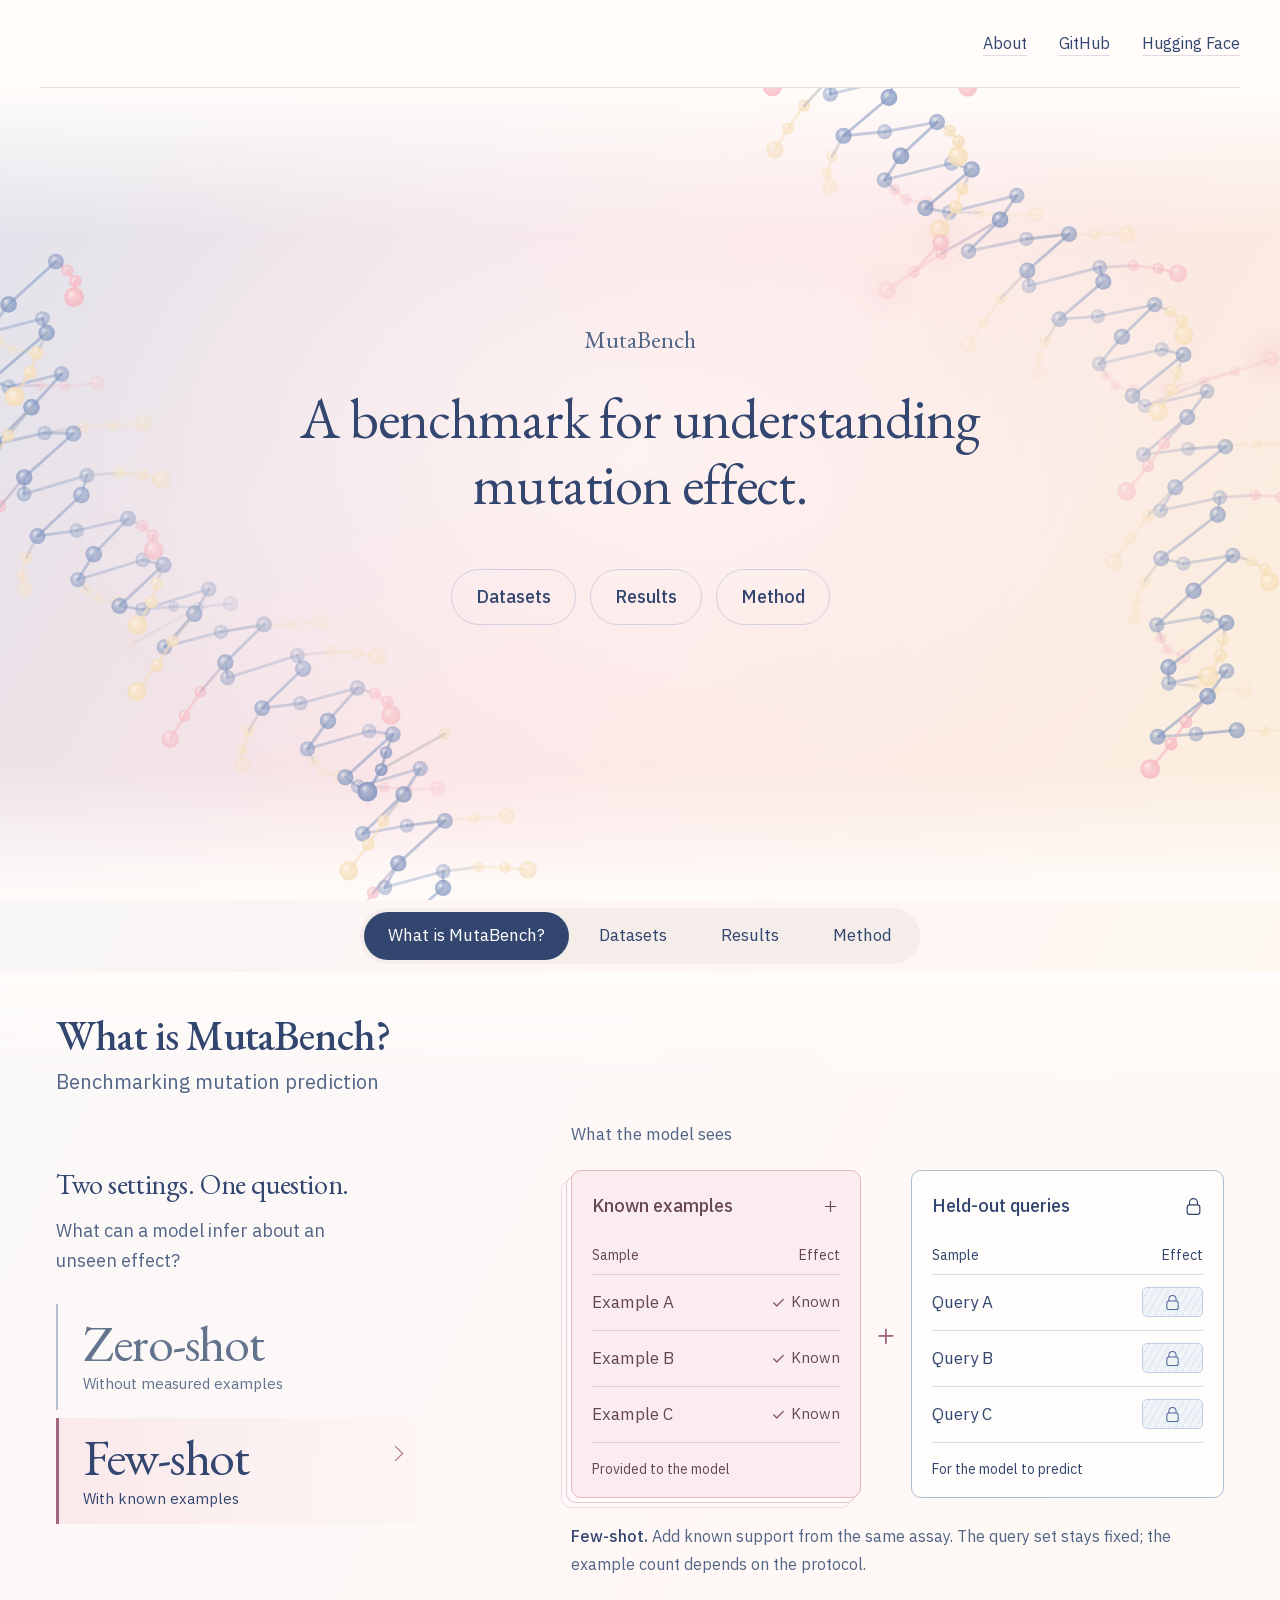
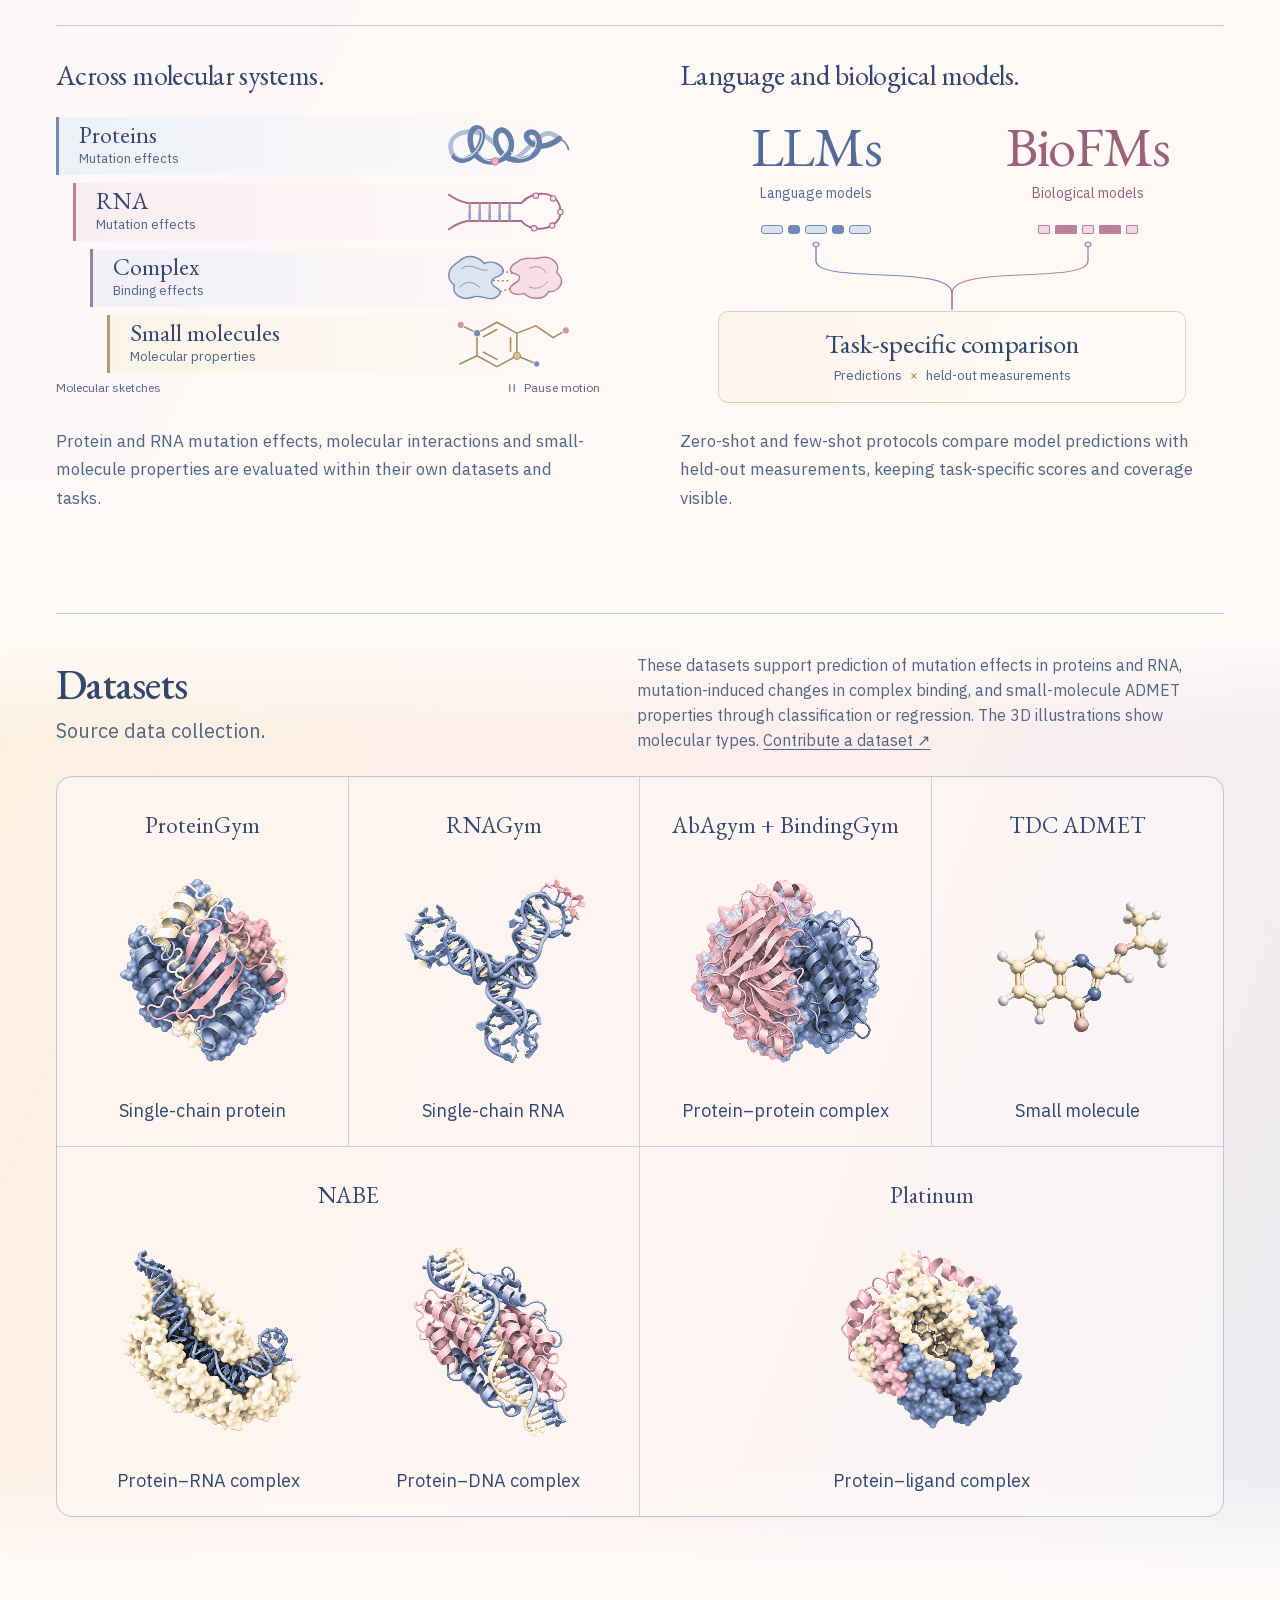
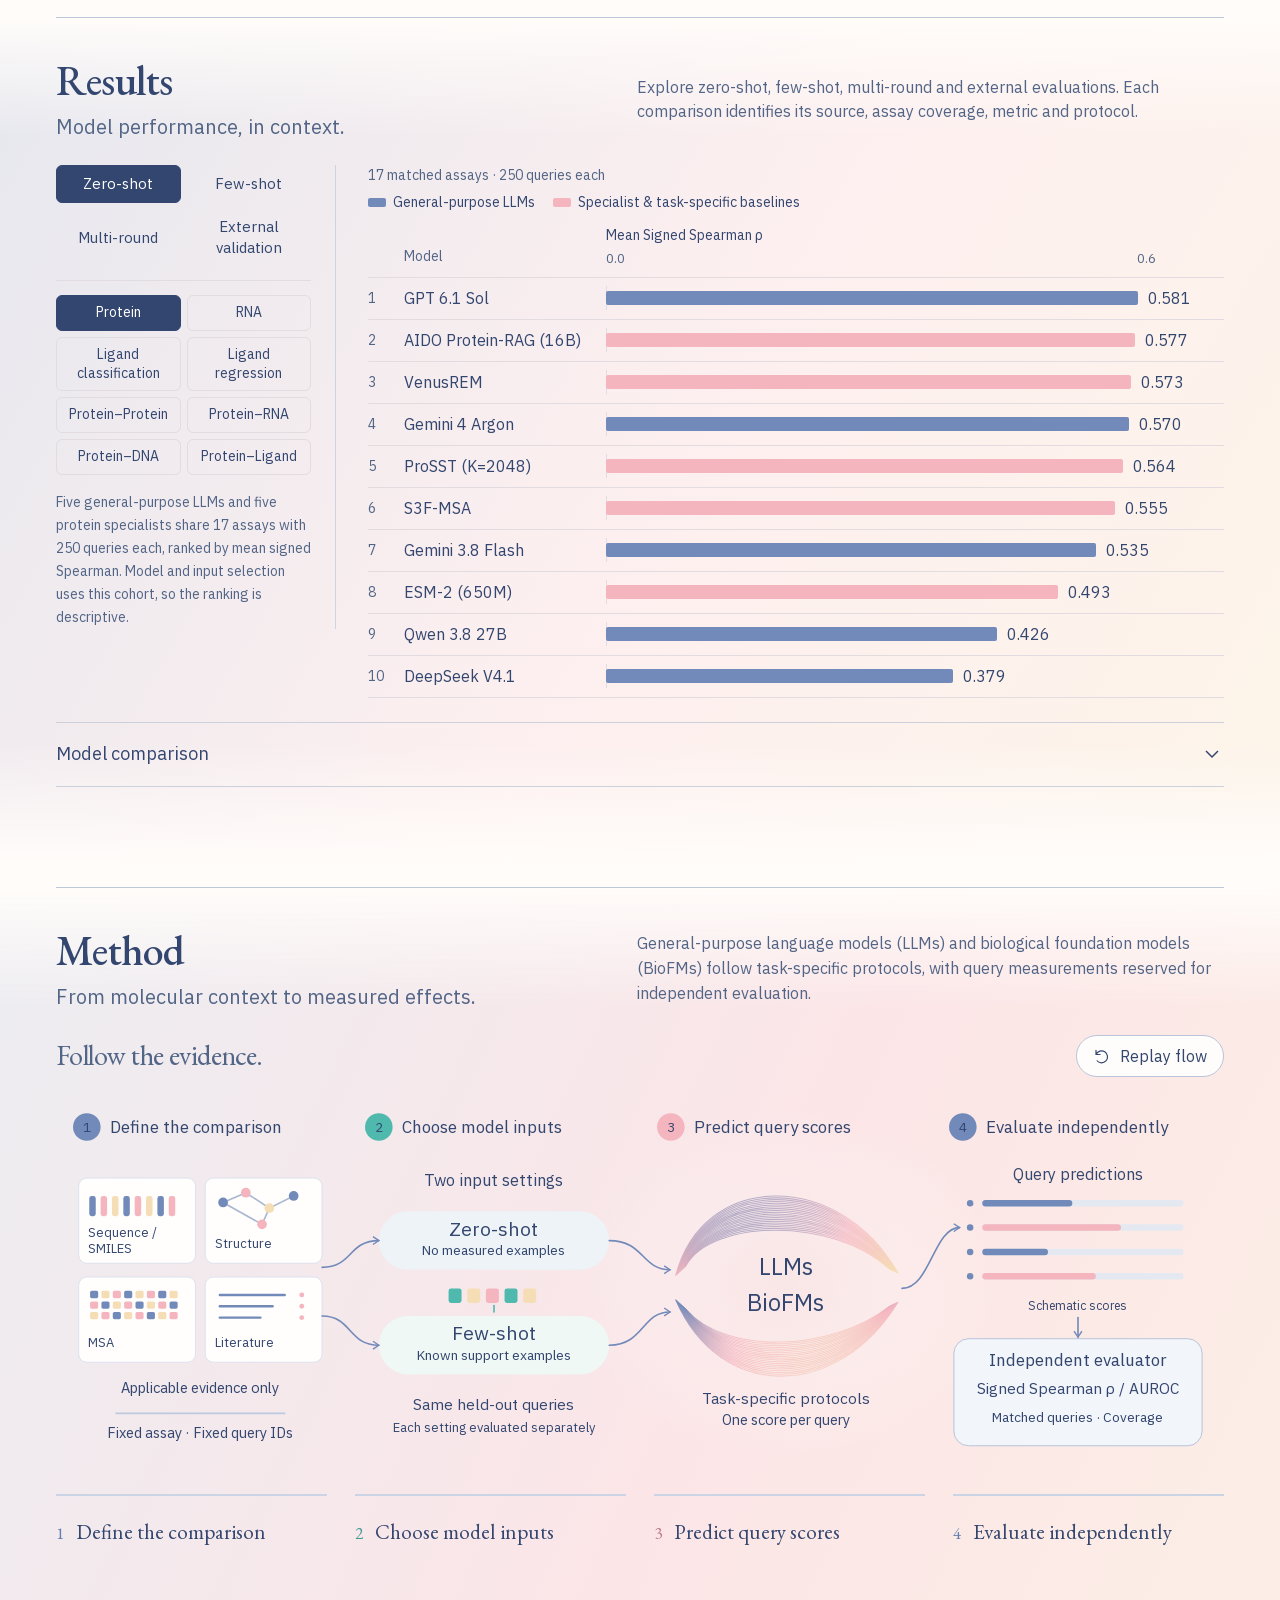
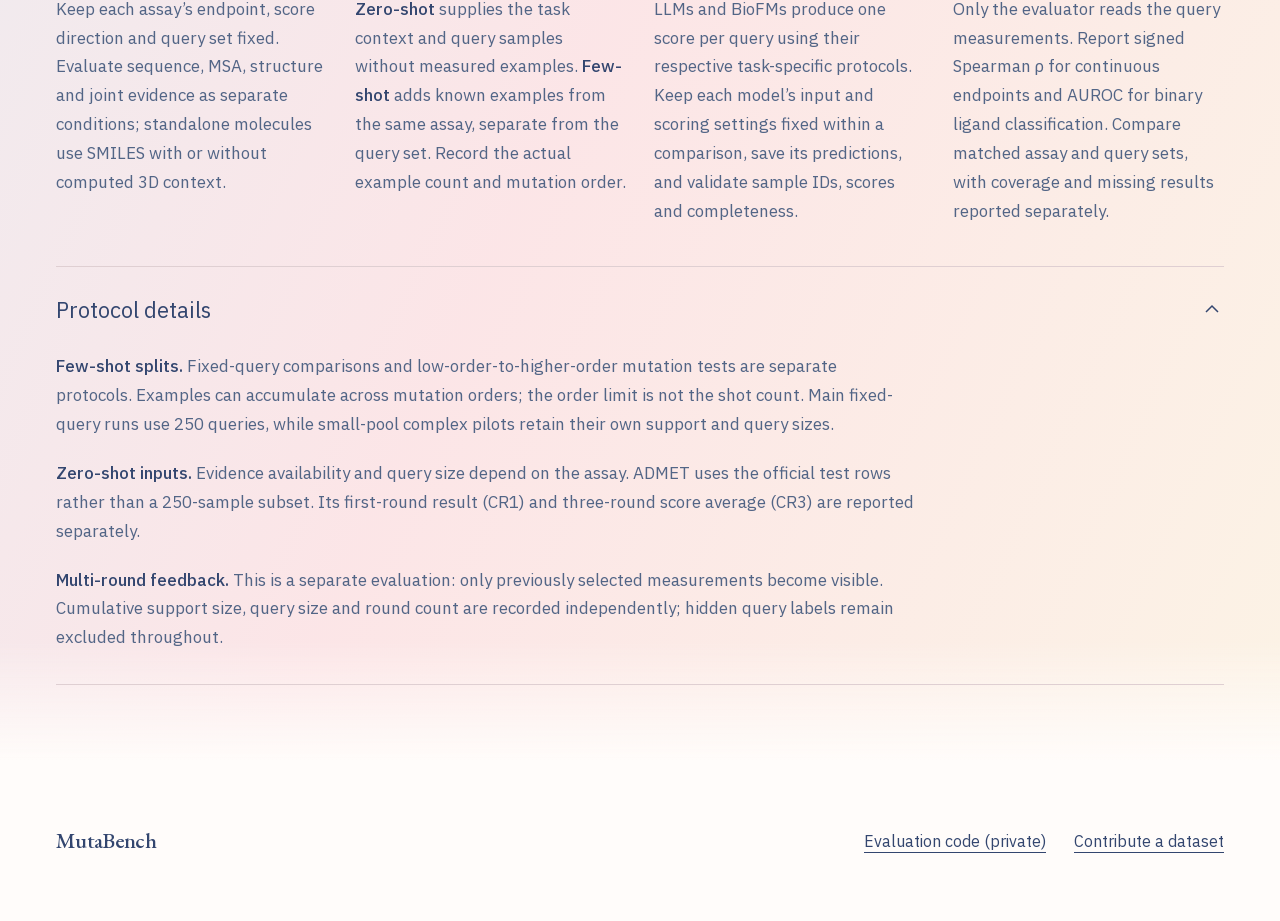
==== commit f997cc36: "Connect the project resources and reserve the paper link" ====
--- a/index.html
+++ b/index.html
@@ -8,7 +8,7 @@
   <link rel="preconnect" href="https://fonts.gstatic.com" crossorigin />
   <link rel="stylesheet" href="fonts.css?v=0cfbb8a221e9" />
   <link rel="stylesheet" href="site.css?v=f4541c01c460" />
-  <link rel="stylesheet" href="home.css?v=7008977f04a5" />
+  <link rel="stylesheet" href="home.css?v=afdafa60ad1d" />
   <link rel="stylesheet" href="dataset-structures.css?v=8957c007b747" />
   <link rel="stylesheet" href="intro.css?v=8f66a2476dc7" />
   <link rel="stylesheet" href="method.css?v=9451ef13eda0" />
@@ -25,7 +25,12 @@
 <body class="home-page" id="top">
   <a class="home-skip" href="#main">Skip to content</a>
   <header class="site-header">
-    <a class="home-paper-link" href="#intro">About MutaBench</a>
+    <nav class="project-links" aria-label="Project resources">
+      <a class="home-paper-link" href="#intro">About</a>
+      <a class="home-paper-link" href="https://github.com/kevinhyj/MutaBench-web">GitHub</a>
+      <a class="home-paper-link" href="https://huggingface.co/datasets/yanjiehuang/MutaBench">Hugging Face</a>
+      <!-- Add the paper link here when published. -->
+    </nav>
   </header>
 
   <main id="main">
@@ -313,7 +318,10 @@
   </main>
   <footer class="site-footer page-width">
     <a class="brand" href="#top" aria-label="Back to MutaBench home"><span>MutaBench</span></a>
-    <div><a href="assets/papers/EVAgent_NM_Brief.pdf">Manuscript draft</a></div>
+    <div>
+      <a href="https://github.com/kevinhyj/MutaBench">Evaluation code (private)</a>
+      <a href="https://github.com/kevinhyj/MutaBench-web/blob/main/CONTRIBUTING.md">Contribute a dataset</a>
+    </div>
   </footer>
   <a class="back-to-top" href="#top" aria-label="Back to top" title="Back to top" hidden>
     <svg viewBox="0 0 24 24" aria-hidden="true"><path d="M12 19V5m-6 6 6-6 6 6"/></svg>
--- a/home.css
+++ b/home.css
@@ -19,6 +19,8 @@
 
 .home-page .brand-accent { color: var(--home-copy); }
 
+
+.project-links { display: flex; flex-wrap: wrap; align-items: center; gap: clamp(16px, 3vw, 32px); }
 
 .home-paper-link {
   display: inline-flex;
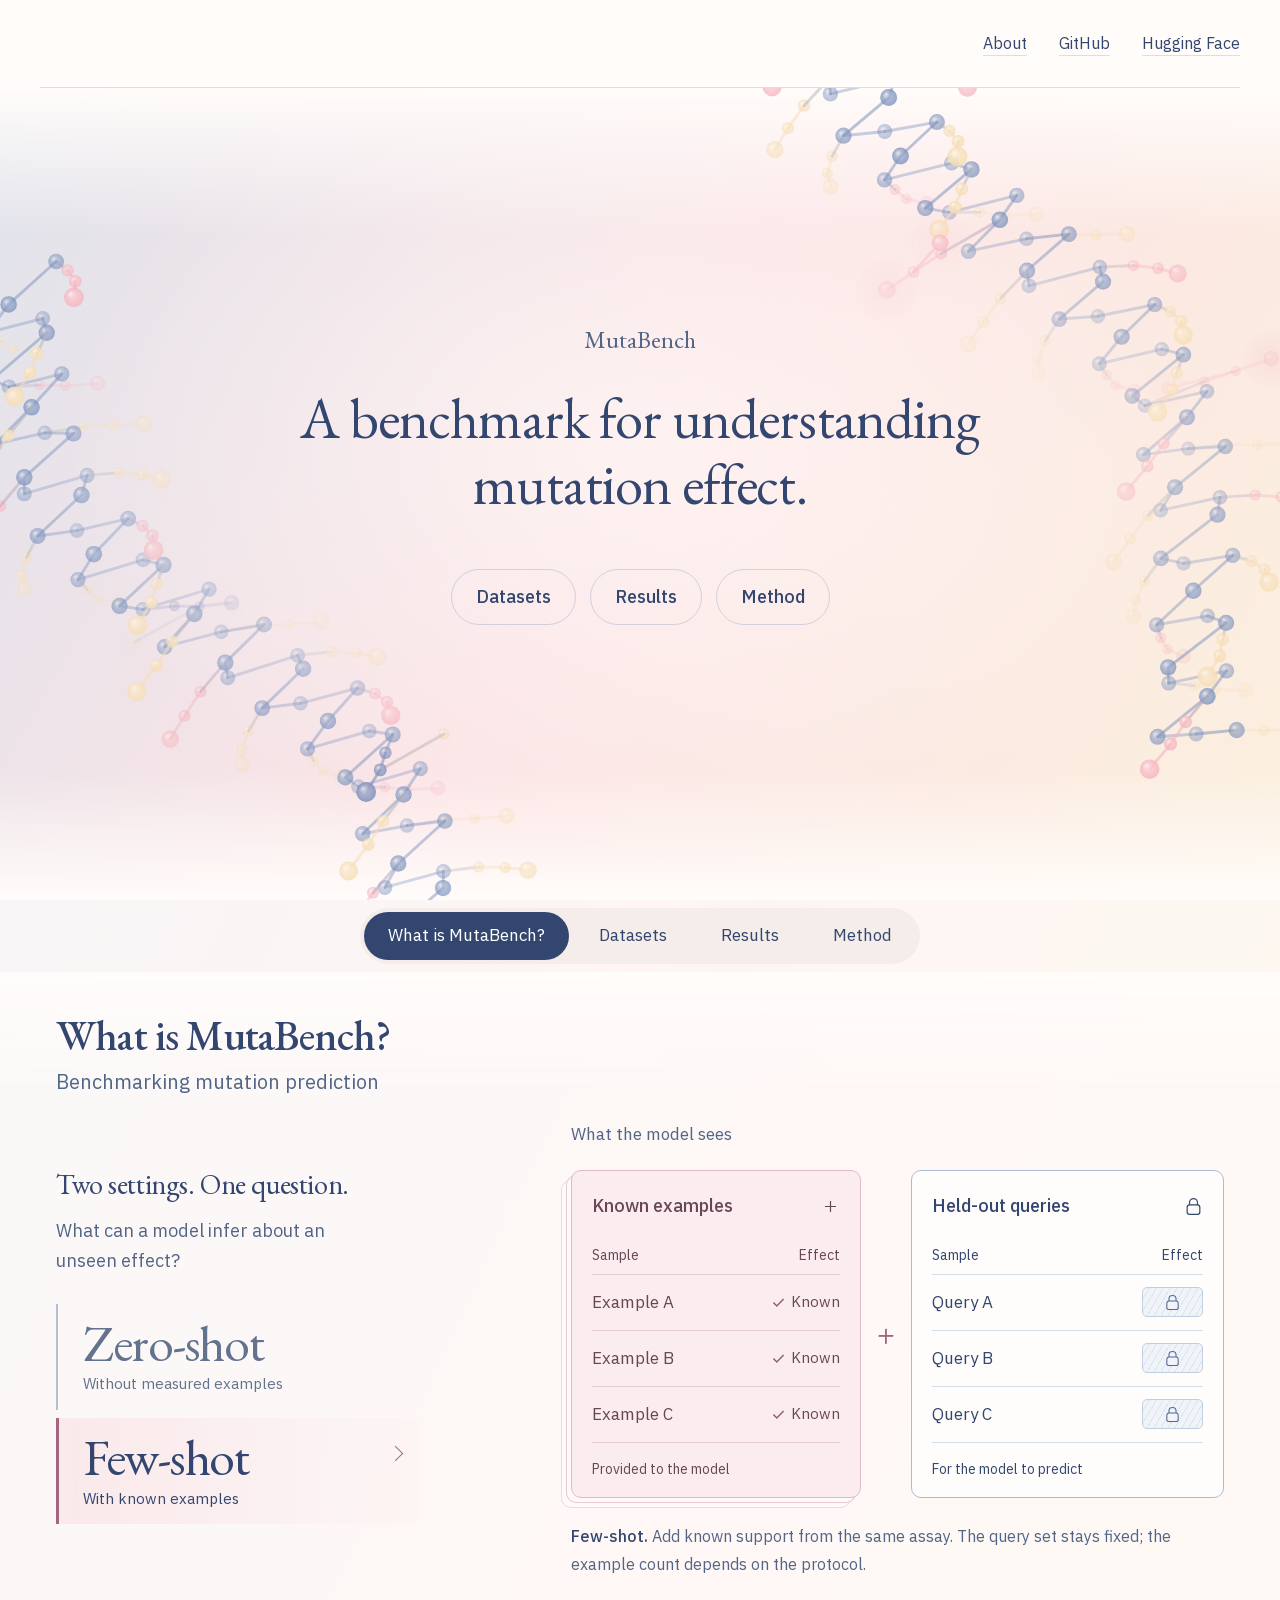
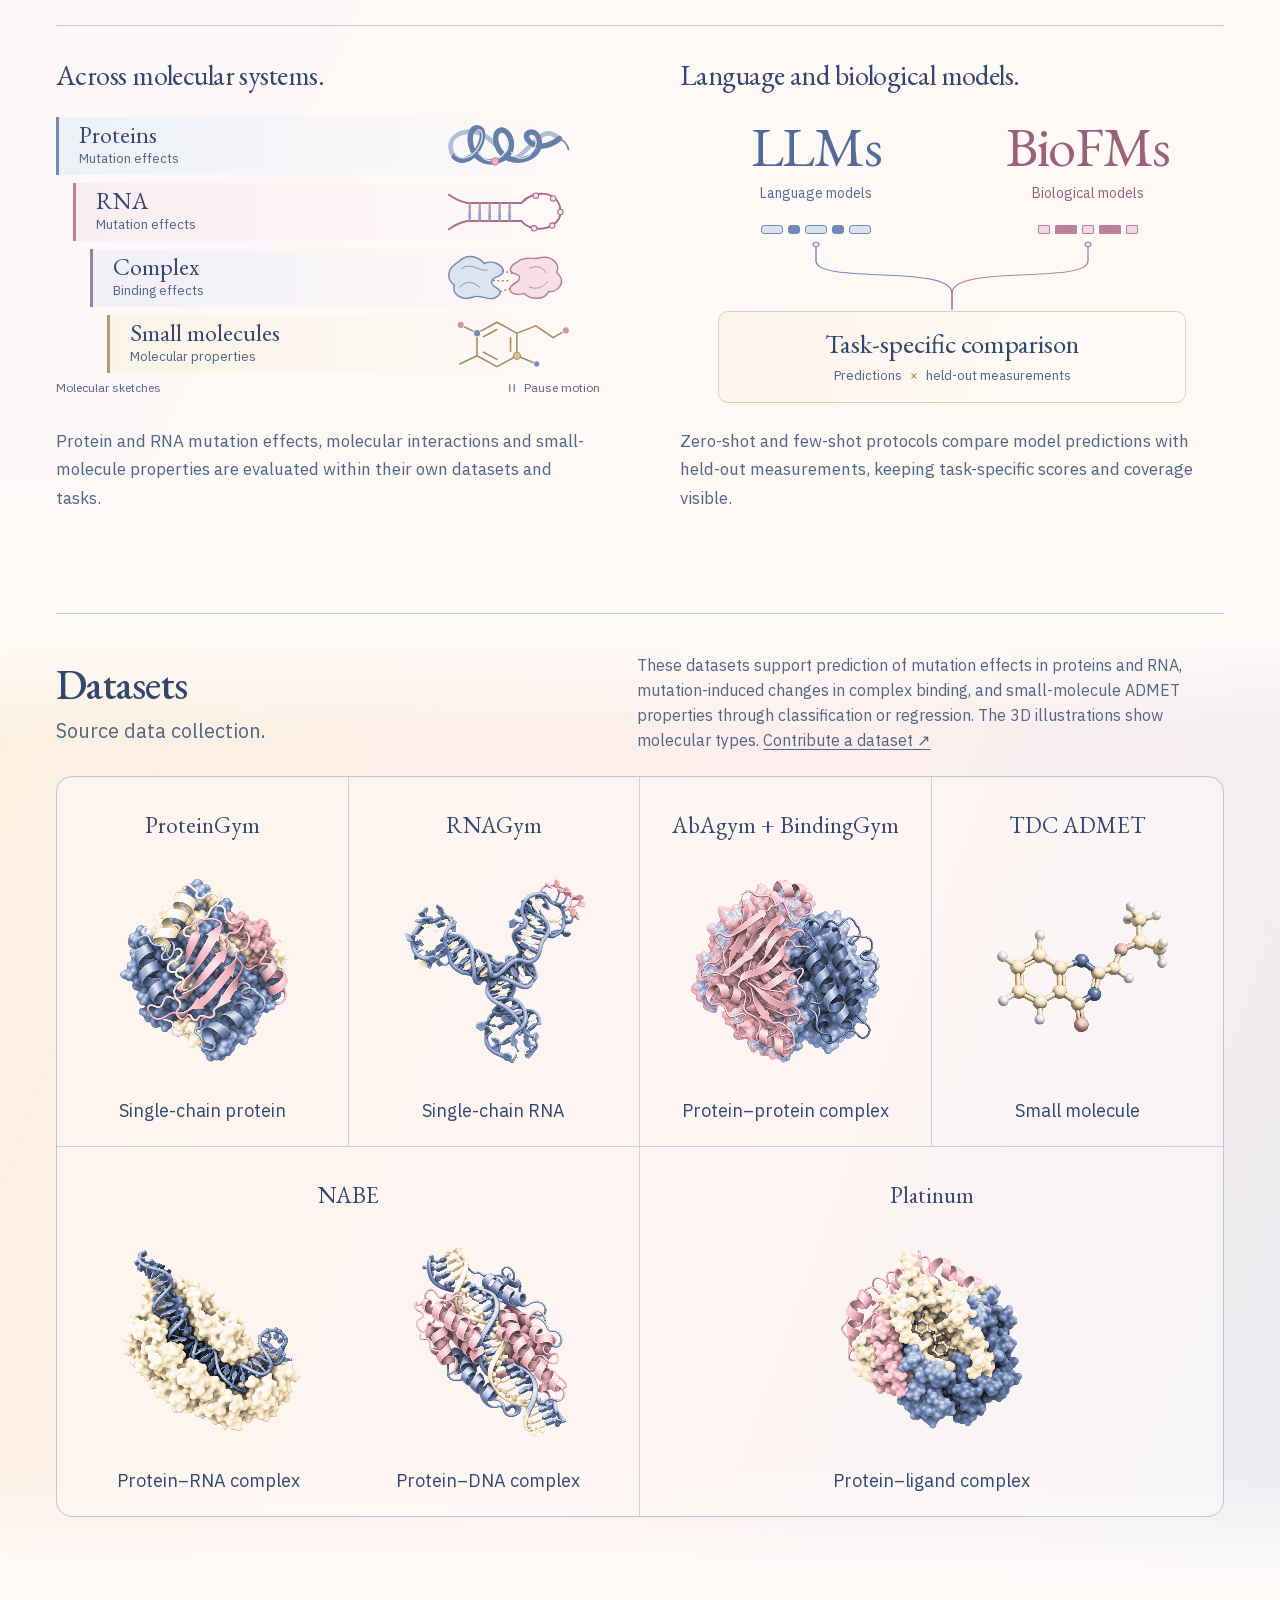
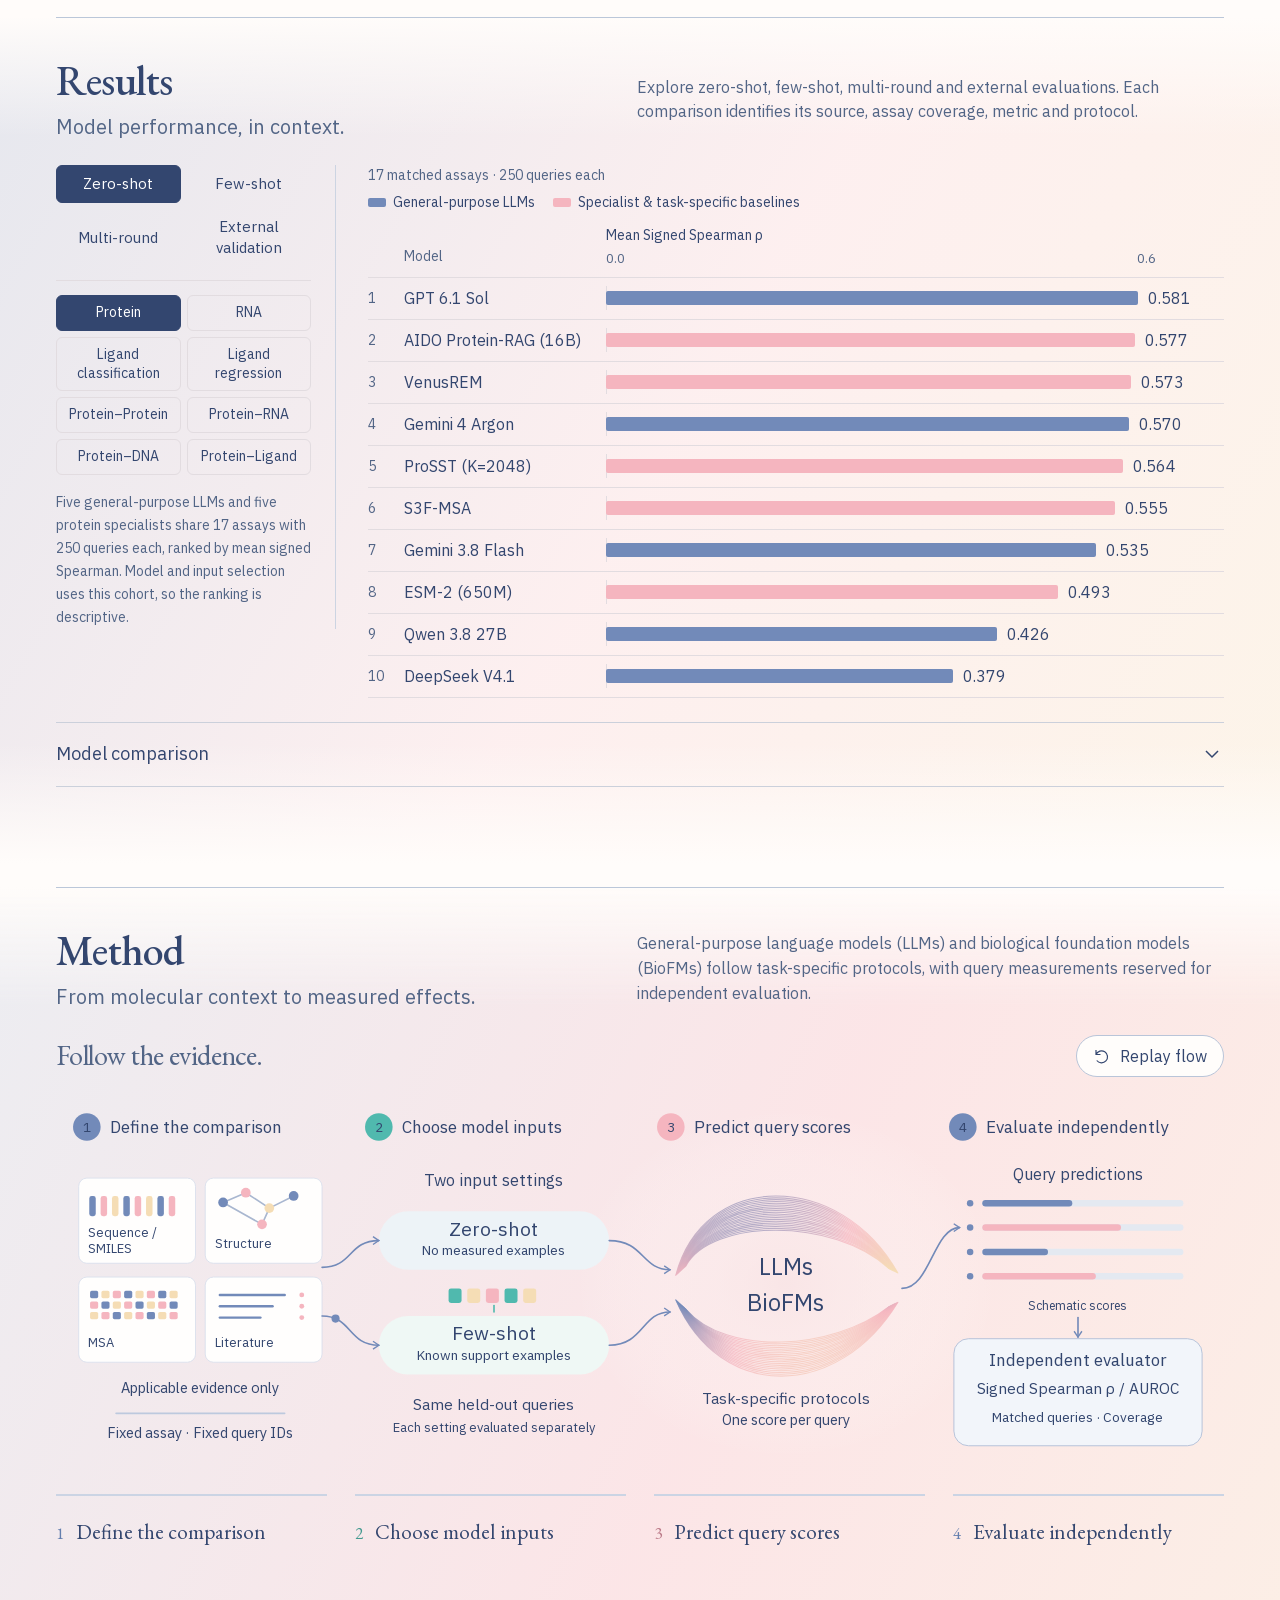
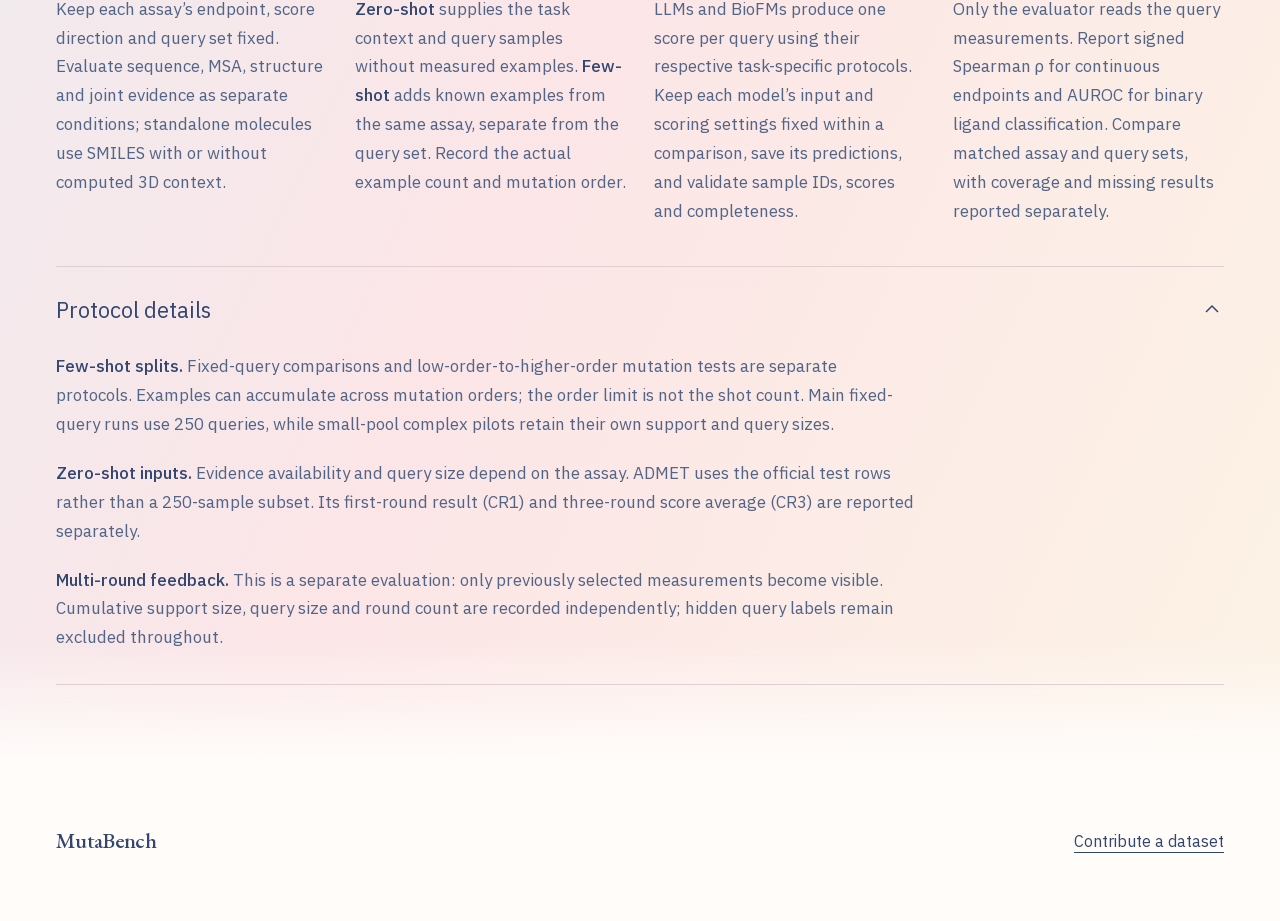
==== commit 9679e15d: "Use the benchmark repository as the main GitHub destination" ====
--- a/index.html
+++ b/index.html
@@ -27,7 +27,7 @@
   <header class="site-header">
     <nav class="project-links" aria-label="Project resources">
       <a class="home-paper-link" href="#intro">About</a>
-      <a class="home-paper-link" href="https://github.com/kevinhyj/MutaBench-web">GitHub</a>
+      <a class="home-paper-link" href="https://github.com/kevinhyj/MutaBench" title="MutaBench benchmark repository (private)">GitHub</a>
       <a class="home-paper-link" href="https://huggingface.co/datasets/yanjiehuang/MutaBench">Hugging Face</a>
       <!-- Add the paper link here when published. -->
     </nav>
@@ -319,7 +319,6 @@
   <footer class="site-footer page-width">
     <a class="brand" href="#top" aria-label="Back to MutaBench home"><span>MutaBench</span></a>
     <div>
-      <a href="https://github.com/kevinhyj/MutaBench">Evaluation code (private)</a>
       <a href="https://github.com/kevinhyj/MutaBench-web/blob/main/CONTRIBUTING.md">Contribute a dataset</a>
     </div>
   </footer>
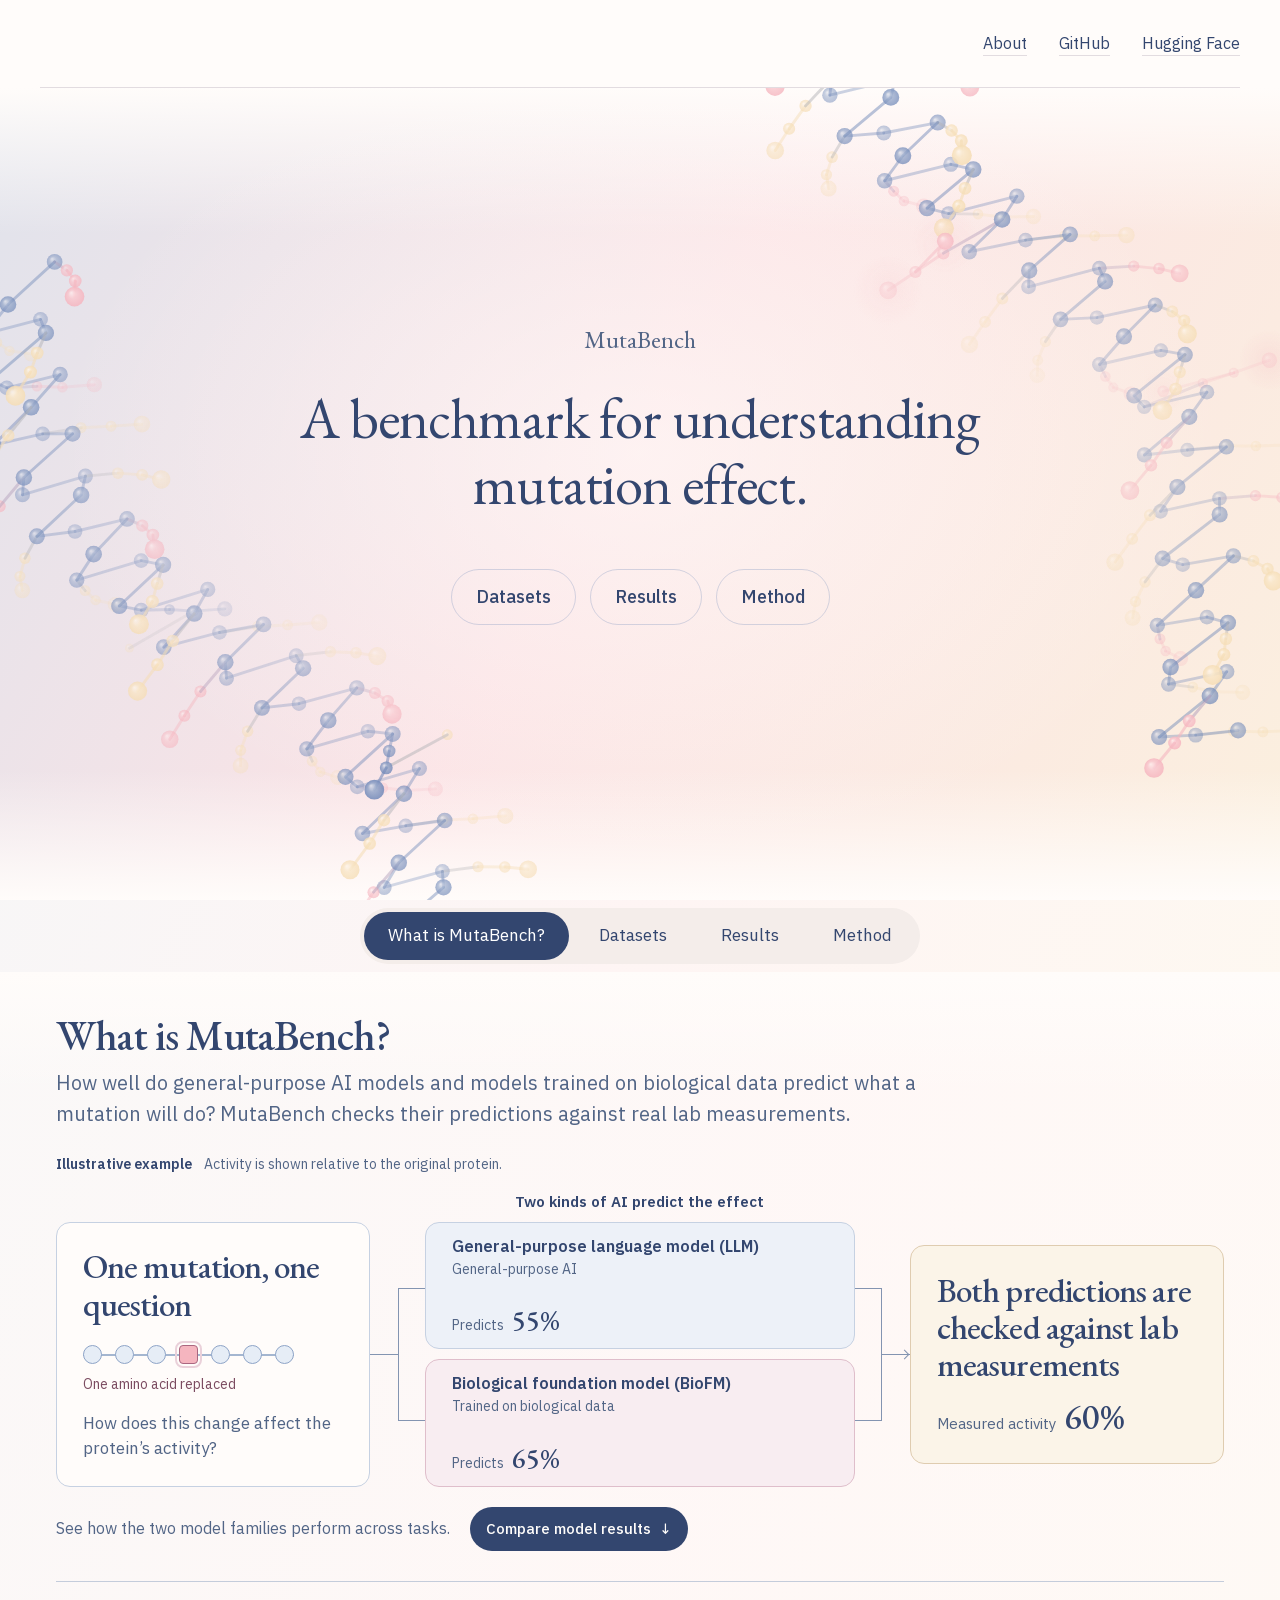
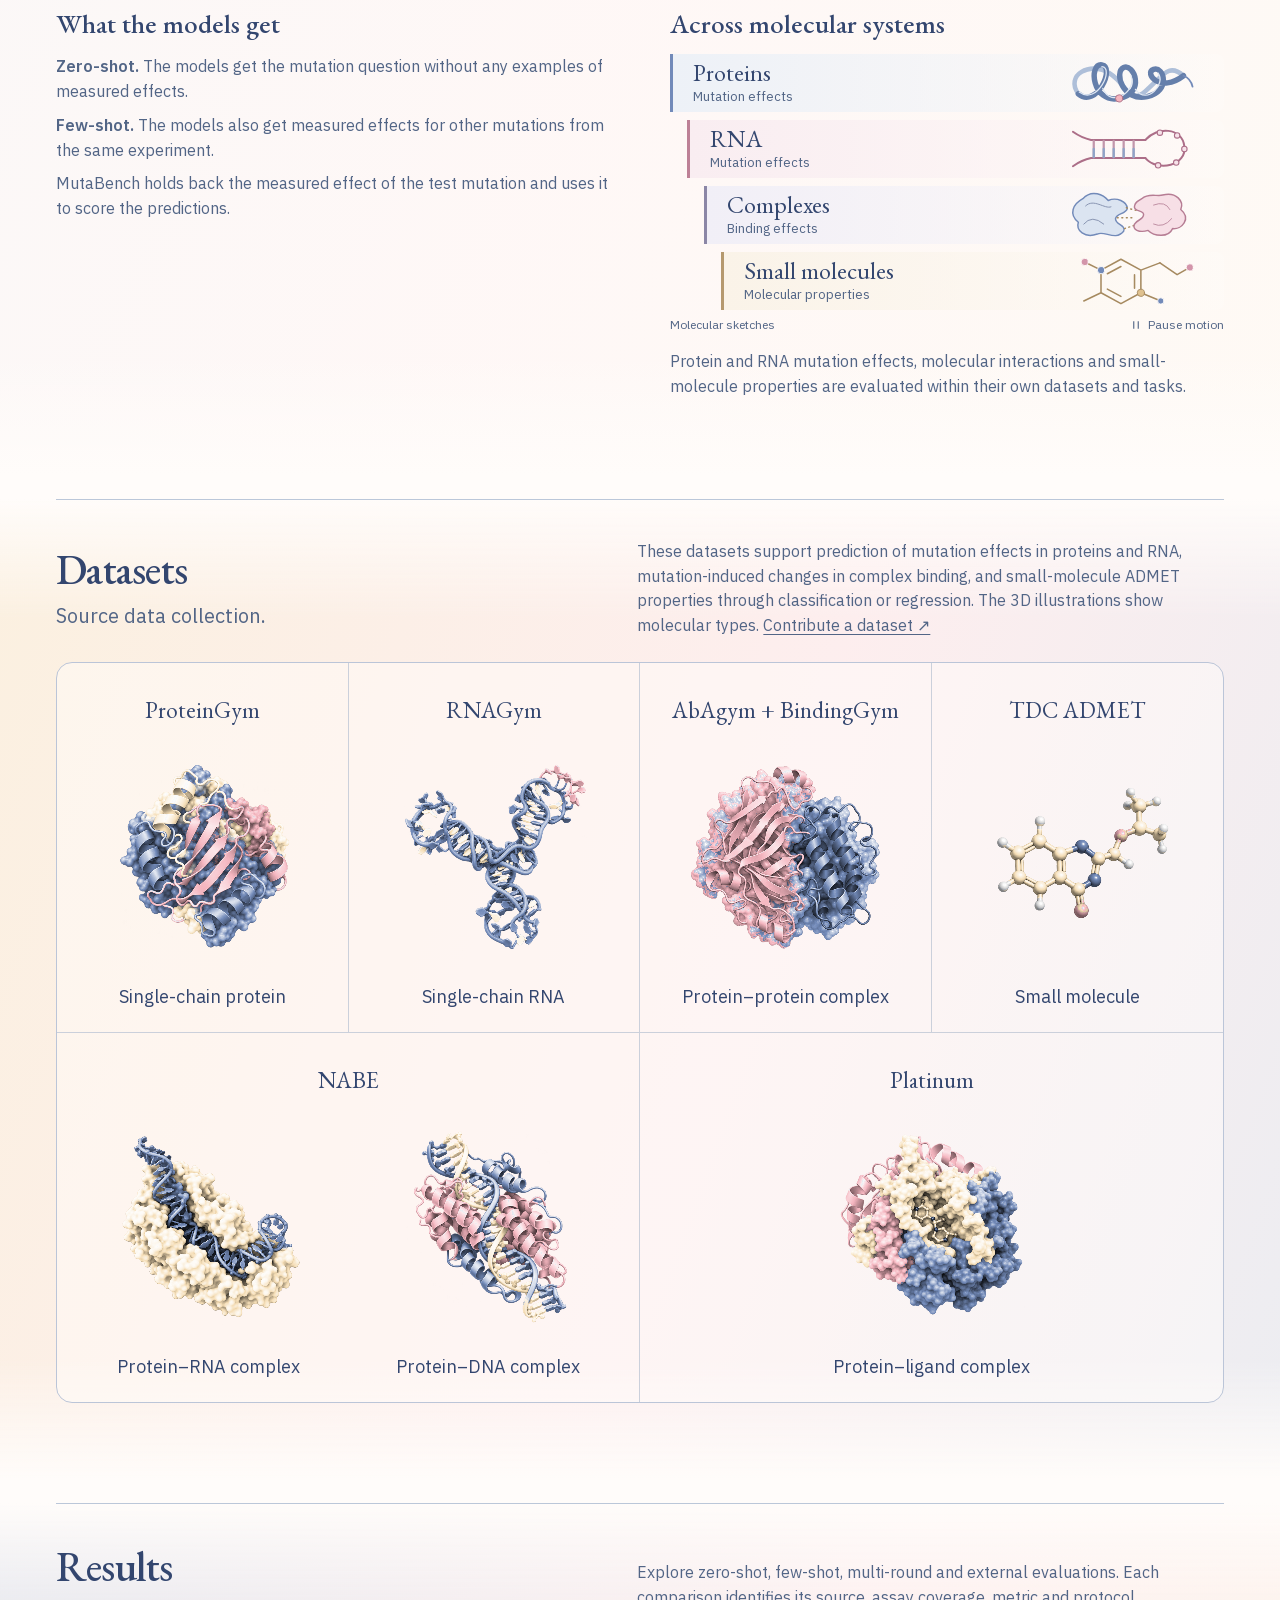
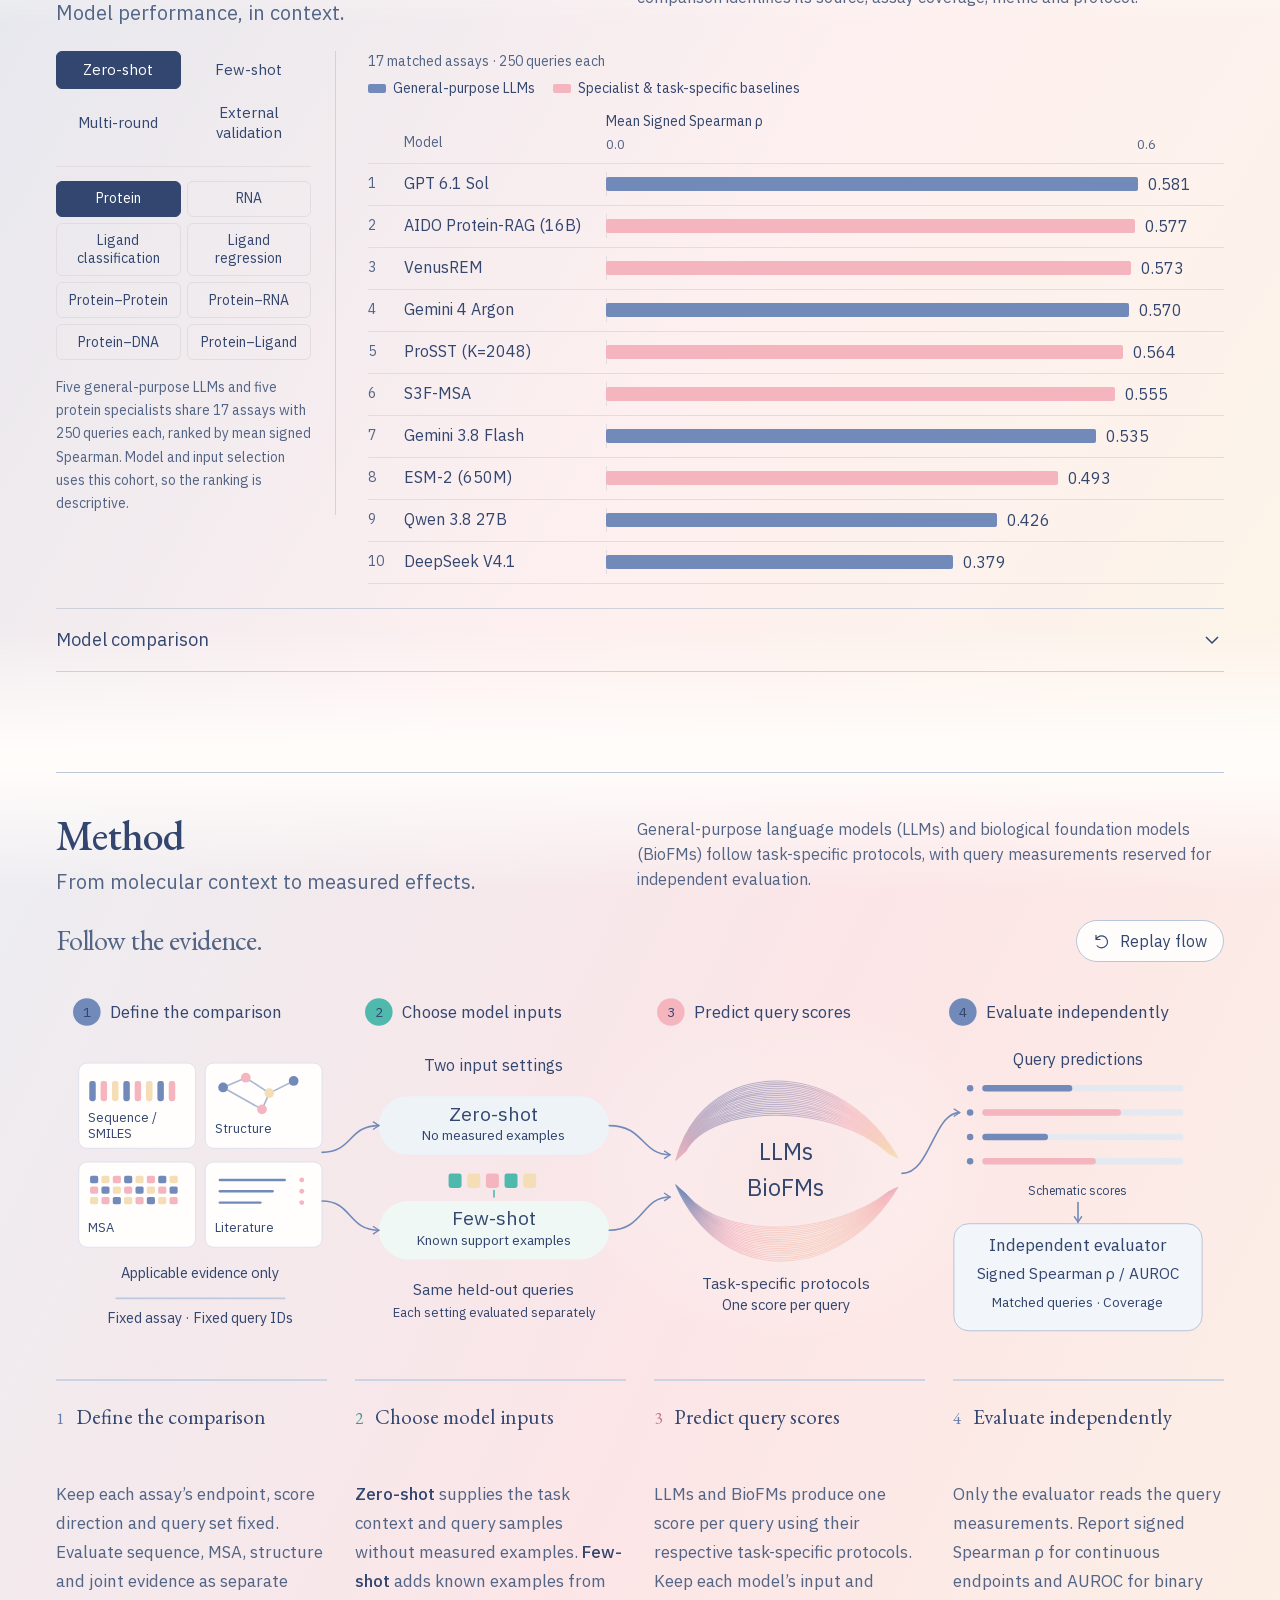
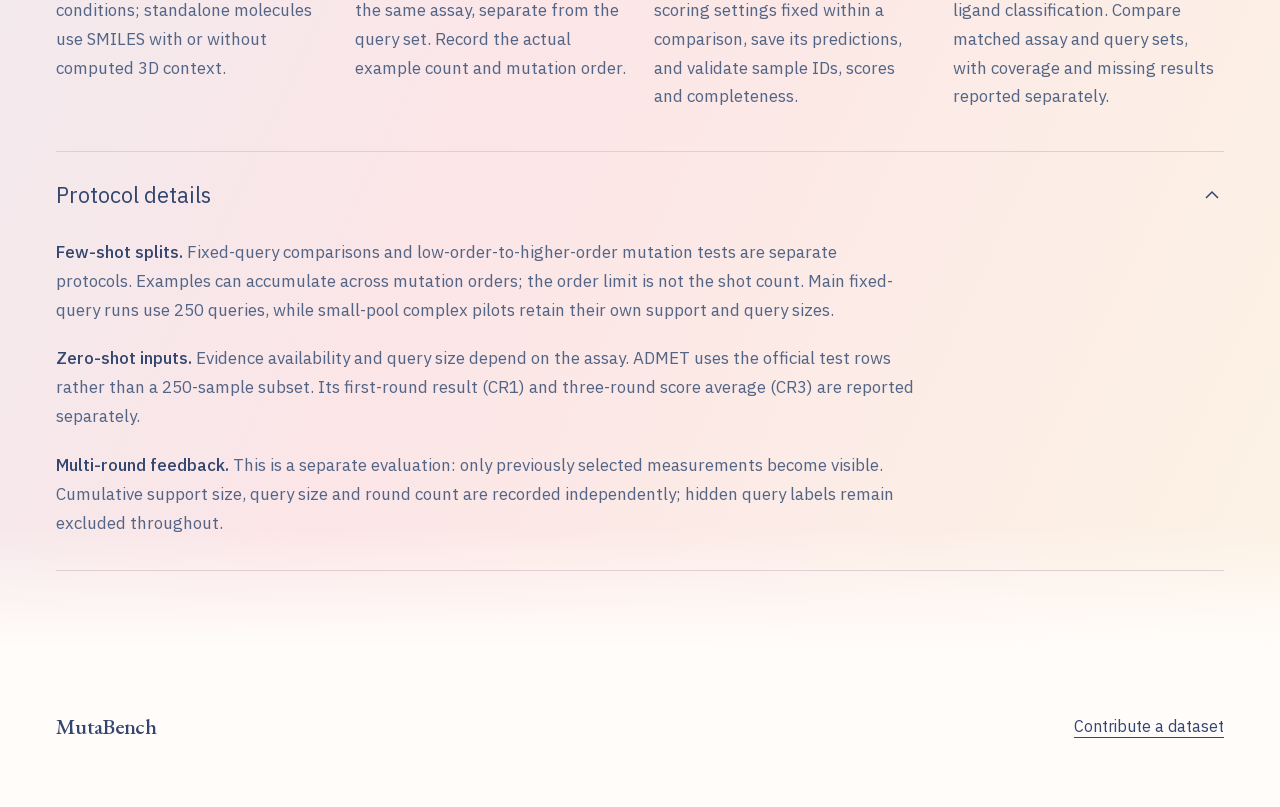
==== commit 215949ae: "Explain the LLM and BioFM comparison in the MutaBench introduction" ====
--- a/index.html
+++ b/index.html
@@ -10,7 +10,7 @@
   <link rel="stylesheet" href="site.css?v=f4541c01c460" />
   <link rel="stylesheet" href="home.css?v=afdafa60ad1d" />
   <link rel="stylesheet" href="dataset-structures.css?v=8957c007b747" />
-  <link rel="stylesheet" href="intro.css?v=8f66a2476dc7" />
+  <link rel="stylesheet" href="intro.css?v=f547c214ab0f" />
   <link rel="stylesheet" href="method.css?v=9451ef13eda0" />
   <script src="molecular-background.js?v=a17ddd9b49c7" defer></script>
   <script src="assets/results/leaderboards.js?v=802b40bc9dd8" defer></script>
@@ -18,7 +18,7 @@
   <script src="app.js?v=348738857a9b" defer></script>
   <script src="dataset-structures.js?v=4a3bd7789977" defer></script>
   <script src="structure-palette.js?v=d4158299ddf3" defer></script>
-  <script src="intro.js?v=8801d1149791" defer></script>
+  <script src="intro.js?v=678b4e0410d6" defer></script>
   <script src="method.js?v=9e1de50151af" defer></script>
   <script src="results-bars.js?v=51f1d45ec704" defer></script>
 </head>
@@ -60,45 +60,59 @@
       <div class="page-width">
         <header class="part-heading intro-heading">
           <div class="part-heading-title">
-          <h2 id="intro-title">What is MutaBench?</h2>
-          <p class="part-subtitle">Benchmarking mutation prediction</p>
+            <h2 id="intro-title">What is MutaBench?</h2>
+            <p class="part-subtitle">How well do general-purpose AI models and models trained on biological data predict what a mutation will do? MutaBench checks their predictions against real lab measurements.</p>
           </div>
         </header>
-        <article class="benchmark-stage" data-setting="few" aria-labelledby="intro-settings-title">
-          <div class="benchmark-question">
-            <h3 id="intro-settings-title">Two settings.<br /> One question.</h3>
-            <p class="benchmark-prompt">What can a model infer about an unseen effect?</p>
-            <div class="benchmark-setting-switch" role="group" aria-label="Compare input settings">
-              <button type="button" data-setting="zero" aria-pressed="false" aria-controls="intro-input-view intro-zero-copy" disabled><span class="setting-name">Zero-shot</span><span class="setting-description">Without measured examples</span></button>
-              <button type="button" data-setting="few" aria-pressed="true" aria-controls="intro-input-view intro-few-copy" disabled><span class="setting-name">Few-shot</span><span class="setting-description">With known examples</span></button>
-            </div>
-          </div>
-          <figure id="intro-input-view" class="benchmark-input-view" aria-label="Schematic model input: known support labels can be supplied, while held-out query labels always remain hidden. Rows are illustrative, not a fixed sample count.">
-            <figcaption>What the model sees</figcaption>
-            <div class="input-composition">
-              <div class="support-slot">
-                <div class="support-empty" hidden><span class="empty-symbol" aria-hidden="true">∅</span><p>No measured<br />examples</p></div>
-                <div class="support-board"><div class="input-board-heading"><span>Known examples</span><svg viewBox="0 0 24 24" aria-hidden="true"><path d="M12 5v14M5 12h14"/></svg></div>
-                  <div class="input-column-labels"><span>Sample</span><span>Effect</span></div><div class="support-example"><span>Example A</span><span class="known-value"><svg viewBox="0 0 20 20" aria-hidden="true"><path d="m4 10 4 4 8-8"/></svg>Known</span></div><div class="support-example"><span>Example B</span><span class="known-value"><svg viewBox="0 0 20 20" aria-hidden="true"><path d="m4 10 4 4 8-8"/></svg>Known</span></div><div class="support-example"><span>Example C</span><span class="known-value"><svg viewBox="0 0 20 20" aria-hidden="true"><path d="m4 10 4 4 8-8"/></svg>Known</span></div>
-                  <p class="support-board-note">Provided to the model</p>
-                </div>
+        <figure class="benchmark-diagram" aria-labelledby="benchmark-example">
+          <figcaption id="benchmark-example">
+            <strong>Illustrative example</strong> <span>Activity is shown relative to the original protein.</span>
+          </figcaption>
+          <div class="benchmark-flow">
+            <div class="benchmark-card benchmark-question">
+              <h3>One mutation, one question</h3>
+              <div class="benchmark-chain" aria-hidden="true">
+                <span></span><span></span><span></span><span class="benchmark-chain-change"></span><span></span><span></span><span></span>
               </div>
-              <span class="input-plus" aria-hidden="true">+</span>
-              <div class="query-board">
-                <div class="input-board-heading"><span>Held-out queries</span><svg viewBox="0 0 24 24" aria-hidden="true"><path d="M7 10V7a5 5 0 0 1 10 0v3"/><rect x="4" y="10" width="16" height="12" rx="3"/></svg></div>
-                <div class="input-column-labels"><span>Sample</span><span>Effect</span></div><div class="query-example"><span>Query A</span><span class="withheld-value" aria-label="Measured effect withheld"><svg viewBox="0 0 24 24" aria-hidden="true"><path d="M7 10V7a5 5 0 0 1 10 0v3"/><rect x="4" y="10" width="16" height="12" rx="3"/></svg></span></div><div class="query-example"><span>Query B</span><span class="withheld-value" aria-label="Measured effect withheld"><svg viewBox="0 0 24 24" aria-hidden="true"><path d="M7 10V7a5 5 0 0 1 10 0v3"/><rect x="4" y="10" width="16" height="12" rx="3"/></svg></span></div><div class="query-example"><span>Query C</span><span class="withheld-value" aria-label="Measured effect withheld"><svg viewBox="0 0 24 24" aria-hidden="true"><path d="M7 10V7a5 5 0 0 1 10 0v3"/><rect x="4" y="10" width="16" height="12" rx="3"/></svg></span></div>
-                <p class="query-board-note">For the model to predict</p>
+              <p class="benchmark-chain-label">One amino acid replaced</p>
+              <p class="benchmark-prompt">How does this change affect the protein’s activity?</p>
+            </div>
+            <div class="benchmark-connector benchmark-split" aria-hidden="true"><span></span></div>
+            <div class="benchmark-model-stage">
+              <h3>Two kinds of AI predict the effect</h3>
+              <div class="benchmark-models">
+                <div class="benchmark-card benchmark-model benchmark-llm">
+                  <h4>General-purpose language model <span>(LLM)</span></h4>
+                  <p>General-purpose AI</p>
+                  <p class="benchmark-value"><span>Predicts</span> <strong>55%</strong></p>
+                </div>
+                <div class="benchmark-card benchmark-model benchmark-biofm">
+                  <h4>Biological foundation model <span>(BioFM)</span></h4>
+                  <p>Trained on biological data</p>
+                  <p class="benchmark-value"><span>Predicts</span> <strong>65%</strong></p>
+                </div>
               </div>
             </div>
-            <div class="benchmark-mode-copy" aria-live="polite" aria-atomic="true">
-              <p id="intro-zero-copy"><strong>Zero-shot.</strong> Task context and the query inputs only. No measured examples are supplied.</p>
-              <p id="intro-few-copy"><strong>Few-shot.</strong> Add known support from the same assay. The query set stays fixed; the example count depends on the protocol.</p>
-            </div>
-          </figure>
-        </article>
+            <div class="benchmark-connector benchmark-merge" aria-hidden="true"><span></span></div>
+            <div class="benchmark-card benchmark-lab">
+              <h3>Both predictions are checked against lab measurements</h3>
+              <p class="benchmark-value"><span>Measured activity</span> <strong>60%</strong></p>
+            </div>
+          </div>
+        </figure>
+        <div class="benchmark-results">
+          <p>See how the two model families perform across tasks.</p>
+          <a class="benchmark-results-link" href="#results">Compare model results <span aria-hidden="true">↓</span></a>
+        </div>
         <div class="intro-context">
+          <article class="intro-context-item">
+            <h3>What the models get</h3>
+            <p><strong>Zero-shot.</strong> The models get the mutation question without any examples of measured effects.</p>
+            <p><strong>Few-shot.</strong> The models also get measured effects for other mutations from the same experiment.</p>
+            <p>MutaBench holds back the measured effect of the test mutation and uses it to score the predictions.</p>
+          </article>
           <article class="intro-context-item intro-scope">
-            <h3>Across molecular systems.</h3>
+            <h3>Across molecular systems</h3>
             <div class="scope-visual">
               <div class="scope-map" id="scope-molecules">
                 <div class="scope-lane"><div class="scope-domain"><span>Proteins</span><small>Mutation effects</small></div>
@@ -127,7 +141,7 @@
                     </g>
                   </svg>
                 </div>
-                <div class="scope-lane"><div class="scope-domain"><span>Complex</span><small>Binding effects</small></div>
+                <div class="scope-lane"><div class="scope-domain"><span>Complexes</span><small>Binding effects</small></div>
                   <svg class="scope-molecule molecule-interaction" viewBox="0 0 160 64" role="img" aria-labelledby="scope-interaction-title">
                     <title id="scope-interaction-title">Two complementary molecular surfaces move slightly around a contact interface; schematic, not a binding simulation.</title>
                     <g class="contact-left molecule-motion"><path class="contact-blue" d="M28 14C38 3 51 10 56 16 65 12 77 17 77 25 75 31 65 30 64 36 64 43 76 43 73 50 64 61 52 49 44 53 30 58 20 49 23 40 12 31 17 20 28 14Z"/><path class="contact-contour" d="M31 22c9-9 21 4 28 1M29 42q9-11 22 0"/></g>
@@ -149,16 +163,6 @@
               <div class="scope-motion-bar"><span>Molecular sketches</span><button class="scope-motion-toggle" type="button" aria-controls="scope-molecules" hidden><svg viewBox="0 0 16 16" aria-hidden="true"><path class="motion-pause" d="M5 3v10M11 3v10"/><path class="motion-play" d="m5 3 7 5-7 5Z"/></svg><span>Pause motion</span></button></div>
             </div>
             <p>Protein and RNA mutation effects, molecular interactions and small-molecule properties are evaluated within their own datasets and tasks.</p>
-          </article>
-          <article class="intro-context-item intro-families">
-            <h3>Language and biological models.</h3>
-            <div class="model-family-comparison" role="img" aria-label="Language models and biological foundation models feed a task-specific comparison of predictions against held-out measurements. Diagram illustrates the comparison, not model scores.">
-              <div class="model-family model-family-language"><span class="family-name">LLMs</span><span class="family-description">Language models</span><div class="family-signal" aria-hidden="true"><i></i><i></i><i></i><i></i><i></i></div></div>
-              <div class="model-family model-family-bio"><span class="family-name">BioFMs</span><span class="family-description">Biological models</span><div class="family-signal" aria-hidden="true"><i></i><i></i><i></i><i></i><i></i></div></div>
-              <svg class="comparison-paths" viewBox="0 0 560 100" preserveAspectRatio="none" aria-hidden="true"><path class="language-path" d="M140 2v24c0 35 140 5 140 48v24"/><path class="bio-path" d="M420 2v24c0 35-140 5-140 48v24"/><circle cx="140" cy="2" r="3"/><circle cx="420" cy="2" r="3"/></svg>
-              <div class="comparison-destination"><span>Task-specific comparison</span><small>Predictions <span aria-hidden="true">×</span> held-out measurements</small></div>
-            </div>
-            <p>Zero-shot and few-shot protocols compare model predictions with held-out measurements, keeping task-specific scores and coverage visible.</p>
           </article>
         </div>
       </div>
--- a/intro.css
+++ b/intro.css
@@ -1,60 +1,196 @@
-/* Open composition: evidence sheets, separate assay records, two model paths.
-   Palette: paper #fffcfa, ink #33466f, blue #728ab9, rose #f5b5bf,
-   gold #f5ddb5. Color groups information; no marks encode measured scores. */
-.intro-part { --section-wash: linear-gradient(115deg, #728ab909, #f5b5bf10 50%, #f5ddb514); padding-bottom: 110px; }
-.intro-heading { margin-bottom: 54px; }
-.intro-heading h2 { font: 400 21px/1.5 var(--sans); letter-spacing: 0; }
-.intro-heading .part-subtitle { margin-top: 14px; font-size: clamp(42px, 4.6vw, 66px); line-height: 1.08; letter-spacing: -.035em; color: var(--ink); text-wrap: balance; }
-.benchmark-stage { display: grid; grid-template-columns: minmax(0, .8fr) minmax(0, 1.2fr); gap: 18px 80px; padding: 0 0 24px; border-bottom: 1px solid #c4ccdb; color: var(--ink); }
-.benchmark-question { align-self: center; padding-bottom: 28px; }
-.benchmark-question h3 { font-size: 34px; line-height: 1.13; letter-spacing: -.015em; margin-bottom: 16px; }
-.benchmark-question h3 br { display: none; }
-.benchmark-prompt { font-size: 18px; line-height: 1.65; max-width: 30ch; color: var(--muted); }
-.benchmark-setting-switch { display: grid; gap: 8px; margin-top: 28px; max-width: 365px; }
-.benchmark-setting-switch button { position: relative; display: grid; gap: 4px; padding: 12px 18px 14px 25px; text-align: left; background: transparent; border: 0; border-left: 2px solid #b5bfd1; border-radius: 0 12px 12px 0; color: #63728d; cursor: pointer; transition: background-color 180ms, color 180ms; }
-.setting-name { font-family: var(--serif); font-size: clamp(46px, 4vw, 58px); line-height: 1.05; letter-spacing: -.025em; }
-.setting-description { font: 15px/1.5 var(--sans); }
-.benchmark-setting-switch button[aria-pressed="true"] { color: var(--ink); border-left: 3px solid #a2677e; padding-left: 24px; background: linear-gradient(90deg, #f5b5bf38, #f5b5bf08); }
-.benchmark-setting-switch button[aria-pressed="true"]::after { content: ''; position: absolute; right: 20px; top: 30px; width: 10px; height: 10px; border-top: 1.5px solid #a2677e; border-right: 1.5px solid #a2677e; transform: rotate(45deg); }
-.benchmark-setting-switch button:hover { color: var(--ink); background-color: #728ab90b; }
-.benchmark-setting-switch button:disabled { cursor: default; }
-.benchmark-setting-switch button:focus-visible { outline: 2px solid #526b99; outline-offset: 5px; }
-.benchmark-input-view { min-width: 0; margin: 0; padding-top: 2px; }
-.benchmark-input-view > figcaption { font-size: 17px; line-height: 1.5; color: var(--muted); margin-bottom: 22px; }
-.input-composition { display: grid; grid-template-columns: minmax(0, 1fr) 22px minmax(0, 1.08fr); gap: 14px; align-items: stretch; }
-.support-slot { position: relative; min-width: 0; }
-.support-board, .query-board { border-radius: 10px; padding: 20px 20px 17px; }
-.support-board { background: #fbedef; color: #674754; border: 1px solid #e3b9c3; box-shadow: -5px 5px 0 -1px #fffaf9, -5px 5px 0 0 #e7c9d0, -10px 10px 0 -1px #fffaf9, -10px 10px 0 0 #efdae0; }
-.query-board { background: #fffdfb; border: 1px solid #aabbd4; color: var(--ink); }
-.support-empty { display: flex; flex-direction: column; justify-content: center; align-items: center; height: 100%; min-height: 318px; border: 1px dashed #b4bfd1; border-radius: 10px; }
-.support-empty[hidden], .support-board[hidden] { display: none; }
-.empty-symbol { font-family: var(--serif); font-size: 82px; line-height: 1; color: #7f91b0; }
-.support-empty p { text-align: center; color: var(--muted); font-size: 17px; line-height: 1.6; margin-top: 12px; }
-.input-board-heading { display: flex; align-items: center; justify-content: space-between; gap: 8px; min-height: 32px; font-size: 18px; font-weight: 500; line-height: 1.35; margin-bottom: 22px; }
-.input-board-heading svg { flex: 0 0 19px; width: 19px; height: 19px; fill: none; stroke: currentColor; stroke-width: 1.5; }
-.input-column-labels { display: flex; justify-content: space-between; gap: 8px; font-size: 14px; line-height: 1.5; margin-bottom: 8px; }
-.support-example, .query-example { display: flex; align-items: center; justify-content: space-between; gap: 8px; min-height: 56px; font-size: 17px; border-top: 1px solid #e4cbd2; }
-.query-example { border-color: #d5deeb; }
-.known-value { display: inline-flex; align-items: center; gap: 4px; font-size: 15px; }
-.known-value svg { width: 17px; height: 17px; stroke: #8c5e71; stroke-width: 1.7; fill: none; }
-.withheld-value { display: grid; place-items: center; width: 61px; height: 30px; border: 1px solid #c2cee1; border-radius: 5px; background: repeating-linear-gradient(120deg, #f0f3f8 0 5px, #dde5f0 5px 6px); }
-.withheld-value svg { width: 17px; height: 17px; fill: #f0f3f8; stroke: #526b99; stroke-width: 1.5; }
-.support-board-note, .query-board-note { font-size: 14px; line-height: 1.5; padding-top: 16px; border-top: 1px solid #e4cbd2; color: inherit; }
-.query-board-note { border-color: #d5deeb; }
-.input-plus { align-self: center; text-align: center; font: 30px/1 var(--serif); color: #a2677e; }
-.benchmark-stage[data-setting="zero"] .input-plus { visibility: hidden; }
-.benchmark-mode-copy { min-height: 103px; padding-top: 24px; }
-.benchmark-mode-copy p { color: var(--muted); font-size: 16px; line-height: 1.75; max-width: 65ch; }
-.benchmark-mode-copy p + p { margin-top: 12px; }
-.benchmark-mode-copy p[hidden] + p { margin-top: 0; }
-.benchmark-mode-copy strong { font-weight: 500; color: var(--ink); }
-.benchmark-stage[data-interacted] .support-board:not([hidden]) { animation: support-arrives 380ms cubic-bezier(.22, 1, .36, 1) both; }
-@keyframes support-arrives { from { opacity: 0; transform: translateY(10px); } to { opacity: 1; transform: translateY(0); } }
+.intro-part {
+  --section-wash: linear-gradient(115deg, #728ab909, #f5b5bf10 50%, #f5ddb514);
+  padding-bottom: 80px;
+}
+.home-page .page-part .intro-heading { display: block; margin-bottom: 24px; }
+.home-page .page-part .intro-heading .part-subtitle {
+  max-width: 77ch;
+  font-size: clamp(16px, 2.25vw, 20px);
+  line-height: 1.55;
+}
+.benchmark-diagram { margin: 0; }
+.benchmark-diagram figcaption {
+  display: flex;
+  flex-wrap: wrap;
+  gap: 4px 12px;
+  margin-bottom: 14px;
+  font-size: 14px;
+  color: var(--muted);
+}
+.benchmark-diagram figcaption strong { color: var(--ink); font-weight: 600; }
+.benchmark-flow {
+  --connector: #8394b1;
+  --connector-size: clamp(22px, 4.3vw, 64px);
+  display: grid;
+  grid-template-columns: minmax(0, .95fr) var(--connector-size) minmax(0, 1.3fr) var(--connector-size) minmax(0, .95fr);
+  grid-template-rows: auto 1fr;
+  row-gap: 10px;
+}
+.benchmark-card {
+  min-width: 0;
+  border: 1px solid #c6d1e2;
+  border-radius: 14px;
+  padding: clamp(15px, 2vw, 28px);
+  background: #fffcfa;
+}
+.benchmark-card h3 {
+  font: 500 clamp(24px, 2.6vw, 34px)/1.12 var(--serif);
+  letter-spacing: -.025em;
+  text-wrap: pretty;
+}
+.benchmark-question, .benchmark-lab {
+  grid-row: 2;
+  align-self: center;
+}
+.benchmark-question { grid-column: 1; }
+.benchmark-lab {
+  grid-column: 5;
+  border-color: #dfccb0;
+  background: #fbf4e8;
+}
+.benchmark-chain {
+  position: relative;
+  display: flex;
+  align-items: center;
+  gap: clamp(7px, 1vw, 13px);
+  margin-top: 22px;
+  width: max-content;
+}
+.benchmark-chain::before {
+  content: "";
+  position: absolute;
+  inset: calc(50% - 1px) 0 auto;
+  height: 2px;
+  background: #a4b6d0;
+}
+.benchmark-chain span {
+  position: relative;
+  width: clamp(12px, 1.5vw, 21px);
+  aspect-ratio: 1;
+  border: 1px solid #8ea4c7;
+  border-radius: 50%;
+  background: #e6edf6;
+}
+.benchmark-chain .benchmark-chain-change {
+  border-radius: 4px;
+  border-color: #a96780;
+  background: #f5b5bf;
+  outline: 2px solid #ead1da;
+  outline-offset: 2px;
+}
+.benchmark-chain-label { margin-top: 9px; font-size: 14px; color: #7b4b60; }
+.benchmark-prompt { margin-top: 14px; font-size: 17px; line-height: 1.45; }
+.benchmark-model-stage {
+  grid-area: 1 / 3 / 3;
+  display: grid;
+  grid-template-rows: subgrid;
+  min-width: 0;
+}
+.benchmark-model-stage > h3 { font: 600 15px/1.4 var(--sans); text-align: center; }
+.benchmark-models { display: grid; grid-auto-rows: 1fr; gap: 10px; }
+.benchmark-model { display: flex; flex-direction: column; gap: 3px; padding-block: 13px; }
+.benchmark-llm { background: #edf1f8; }
+.benchmark-biofm { border-color: #dfbecb; background: #f8edf1; }
+.benchmark-model h4 { margin: 0; font: 600 16px/1.3 var(--sans); color: var(--ink); }
+.benchmark-model h4 span { white-space: nowrap; }
+.benchmark-model > p { font-size: 14px; line-height: 1.35; }
+.benchmark-value {
+  display: flex;
+  align-items: baseline;
+  flex-wrap: wrap;
+  gap: 0 8px;
+  color: var(--muted);
+  font-size: 15px;
+}
+.benchmark-model .benchmark-value { margin-top: auto; padding-top: 6px; }
+.benchmark-value strong { color: var(--ink); font: 500 28px/1 var(--serif); font-variant-numeric: lining-nums tabular-nums; }
+.benchmark-lab .benchmark-value { margin-top: 16px; }
+.benchmark-lab .benchmark-value strong { font-size: 36px; }
+.benchmark-connector { position: relative; grid-row: 2; }
+.benchmark-connector::before, .benchmark-connector::after, .benchmark-connector span {
+  content: "";
+  position: absolute;
+}
+.benchmark-connector::before { top: 50%; width: 50%; border-top: 1px solid var(--connector); }
+.benchmark-connector span { inset-block: 25%; width: 50%; border-block: 1px solid var(--connector); }
+.benchmark-connector::after {
+  width: 6px;
+  height: 6px;
+  border: solid var(--connector);
+  border-width: 1px 1px 0 0;
+  transform: rotate(45deg);
+}
+.benchmark-split { grid-column: 2; }
+.benchmark-split::before { left: 0; }
+.benchmark-split span { right: 0; border-left: 1px solid var(--connector); }
+.benchmark-split::after { display: none; }
+.benchmark-merge { grid-column: 4; }
+.benchmark-merge::before { right: 0; }
+.benchmark-merge span { left: 0; border-right: 1px solid var(--connector); }
+.benchmark-merge::after { right: 2px; top: calc(50% - 3px); }
+.benchmark-results {
+  display: flex;
+  align-items: center;
+  flex-wrap: wrap;
+  gap: 10px 20px;
+  margin-top: 20px;
+}
+.benchmark-results p { font-size: 16px; line-height: 1.45; }
+.benchmark-results-link {
+  display: inline-flex;
+  align-items: center;
+  gap: 8px;
+  min-height: 44px;
+  padding: 8px 16px;
+  border-radius: 999px;
+  background: var(--ink);
+  color: #fffdfb;
+  font-size: 15px;
+  font-weight: 500;
+  text-decoration: none;
+}
+.benchmark-results-link:hover { background: #465b86; }
+.benchmark-results-link:focus-visible { outline: 2px solid #526b99; outline-offset: 3px; }
+.intro-context {
+  display: grid;
+  grid-template-columns: repeat(2, minmax(0, 1fr));
+  gap: 28px 60px;
+  margin-top: 30px;
+  padding-top: 26px;
+  border-top: 1px solid #c4ccdb;
+}
+.intro-context-item { min-width: 0; }
+.intro-context-item h3 { font: 500 27px/1.2 var(--serif); margin-bottom: 14px; }
+.intro-context-item > p { margin-top: 9px; font-size: 16px; line-height: 1.55; max-width: 58ch; }
+@media (max-width: 899px) {
+  .benchmark-flow { grid-template-columns: minmax(0, 1fr); grid-template-rows: none; gap: 0; }
+  .benchmark-question, .benchmark-lab, .benchmark-connector, .benchmark-model-stage { grid-area: auto; }
+  .benchmark-card { padding: 14px 16px; }
+  .benchmark-model-stage { display: block; }
+  .benchmark-model-stage > h3 { margin-bottom: 8px; }
+  .benchmark-models { grid-template-columns: repeat(2, minmax(0, 1fr)); }
+  .benchmark-connector { height: 25px; }
+  .benchmark-connector::before { top: auto; left: 50%; width: 0; height: 50%; border-top: 0; border-left: 1px solid var(--connector); }
+  .benchmark-connector span { inset: auto calc(25% - 2.5px); width: auto; height: 50%; border-inline: 1px solid var(--connector); }
+  .benchmark-split::before, .benchmark-merge span { top: 0; }
+  .benchmark-split span, .benchmark-merge::before { bottom: 0; }
+  .benchmark-split span { border-bottom: 0; }
+  .benchmark-merge span { border-top: 0; }
+  .benchmark-merge::after { right: auto; top: auto; bottom: 1px; left: calc(50% - 3px); transform: rotate(135deg); }
+  .benchmark-chain, .benchmark-lab .benchmark-value { margin-top: 12px; }
+  .benchmark-prompt { margin-top: 8px; }
+  .intro-context { gap: 25px; }
+}
+@media (max-width: 600px) {
+  .intro-part { padding-top: 20px; }
+  .home-page .page-part .intro-heading { margin-bottom: 16px; }
+  .benchmark-diagram figcaption { font-size: 13px; }
+  .benchmark-model h4, .benchmark-prompt { font-size: 15px; }
+  .benchmark-model { padding: 10px; }
+  .benchmark-model > p { font-size: 13px; }
+  .intro-context { grid-template-columns: 1fr; }
+}
 
-.intro-context { display: grid; grid-template-columns: repeat(2, minmax(0, 1fr)); gap: 80px; margin-top: 44px; }
-.intro-context-item { min-width: 0; }
-.intro-context-item h3 { font-size: 32px; line-height: 1.25; letter-spacing: -.02em; margin-bottom: 28px; }
-.intro-context-item > p { font-size: 18px; line-height: 1.8; max-width: 55ch; margin-top: 27px; }
 .scope-map { display: grid; grid-template-rows: repeat(4, 58px); gap: 8px; height: 256px; }
 .scope-lane { --lane: #728ab9; --lane-edge: #c7d3e4; --lane-wash: #edf1f7; display: flex; align-items: center; justify-content: space-between; gap: 16px; padding: 0 14px 0 20px; border-radius: 0 8px 8px 0; border-left: 3px solid var(--lane); background: linear-gradient(90deg, var(--lane-wash), #fffdfb45); }
 .scope-lane:nth-child(2) { --lane: #bd8096; --lane-edge: #e6c9d4; --lane-wash: #f9edf1; margin-left: 17px; }
@@ -108,99 +244,11 @@
 @keyframes scope-contact-links { 0%, 100% { opacity: .25; } 50% { opacity: .9; } }
 @keyframes scope-ring { 0%, 100% { transform: rotate(-3deg); } 50% { transform: rotate(3deg); } }
 @keyframes scope-side-group { 0%, 100% { transform: rotate(0); } 50% { transform: rotate(14deg); } }
-.model-family-comparison { height: 286px; display: grid; grid-template-columns: repeat(2, minmax(0, 1fr)); grid-template-rows: 126px 68px 92px; }
-.model-family { --family: #728ab9; --family-soft: #d9e1ef; display: flex; flex-direction: column; align-items: center; color: #526b99; padding-top: 2px; }
-.model-family-bio { --family: #b98197; --family-soft: #f0d9e2; color: #9c617a; }
-.family-name { font: 56px/1 var(--serif); letter-spacing: -.025em; }
-.family-description { font: 14px/1.5 var(--sans); margin-top: 8px; }
-.family-signal { display: flex; gap: 5px; align-items: center; margin-top: 18px; height: 16px; }
-.family-signal i { display: block; height: 9px; width: 22px; border-radius: 3px; background: var(--family-soft); border: 1px solid var(--family); }
-.family-signal i:nth-child(2n) { width: 12px; background: var(--family); }
-.model-family-bio .family-signal i { width: 12px; border-radius: 1px; }
-.model-family-bio .family-signal i:nth-child(2n) { width: 22px; }
-.comparison-paths { grid-column: 1 / -1; width: 100%; height: 68px; overflow: visible; fill: none; stroke-width: 1.5; }
-.comparison-paths .language-path { stroke: #728ab9; }
-.comparison-paths .bio-path { stroke: #bd8096; }
-.comparison-paths circle { fill: #fffcfa; stroke: #8c8fac; stroke-width: 1.5; }
-.comparison-destination { grid-column: 1 / -1; display: flex; flex-direction: column; align-items: center; justify-content: center; gap: 7px; margin: 0 38px; border: 1px solid #dfd1ba; border-radius: 10px; background: linear-gradient(110deg, #f5ddb532, #fffcfa); }
-.comparison-destination > span { font: 27px/1.15 var(--serif); }
-.comparison-destination small { font: 13px/1.5 var(--sans); color: var(--muted); }
-.comparison-destination small span { padding-inline: 5px; color: #997b51; }
-@media (max-width: 1150px) {
-  .benchmark-stage { grid-template-columns: minmax(0, .65fr) minmax(0, 1.35fr); gap: 18px 42px; }
-  .support-board, .query-board { padding-inline: 14px; }
-  .intro-context { gap: 42px; }
-  .intro-context-item h3 { font-size: 29px; min-height: 73px; margin-bottom: 18px; }
-  .scope-lane { padding-inline: 12px; }
-  .scope-molecule { width: 130px; flex-basis: 130px; }
-  .comparison-destination { margin-inline: 8px; }
-}
-@media (max-width: 900px) {
-  .benchmark-stage { grid-template-columns: 1fr; gap: 22px; }
-  .benchmark-question { padding-bottom: 0; }
-  .benchmark-prompt { max-width: 55ch; }
-  .benchmark-setting-switch { grid-template-columns: 1fr 1fr; gap: 24px; max-width: none; margin-top: 24px; }
-  .benchmark-input-view { margin: 8px 0 0 10px; }
-  .benchmark-mode-copy { min-height: 80px; }
-  .intro-context { gap: 30px; }
-  .scope-lane:nth-child(n) { margin-left: 0; gap: 8px; }
+@media (max-width: 950px) {
+  .scope-lane:nth-child(n) { margin-left: 0; gap: 8px; padding-inline: 12px; }
+  .scope-molecule { width: 112px; flex-basis: 112px; }
   .scope-domain > span { font-size: 22px; }
-  .scope-molecule { width: 112px; flex-basis: 112px; }
-  .family-name { font-size: 46px; }
-  .family-description { font-size: 12px; }
-  .comparison-destination { margin: 0; padding-inline: 8px; text-align: center; }
-  .comparison-destination > span { font-size: 23px; }
-  .comparison-destination small { font-size: 12px; }
-}
-@media (max-width: 600px) {
-  .intro-part { padding-bottom: 80px; }
-  .intro-heading { margin-bottom: 34px; }
-  .intro-heading h2 { font-size: 18px; }
-  .intro-heading .part-subtitle { font-size: 43px; text-wrap: initial; }
-  .benchmark-question h3 { font-size: 31px; }
-  .benchmark-setting-switch { gap: 12px; }
-  .benchmark-setting-switch button { padding: 10px 10px 12px 14px; }
-  .benchmark-setting-switch button[aria-pressed="true"] { padding-left: 13px; }
-  .benchmark-setting-switch button[aria-pressed="true"]::after { display: none; }
-  .setting-name { font-size: clamp(30px, 8vw, 44px); }
-  .setting-description { font-size: 14px; max-width: 15ch; min-height: 42px; }
-  .input-composition { grid-template-columns: 1fr; gap: 22px; }
-  .input-plus { display: none; }
-  .support-empty { min-height: 136px; flex-direction: row; gap: 24px; }
-  .empty-symbol { font-size: 65px; }
-  .support-empty p { margin-top: 0; text-align: left; }
-  .support-board, .query-board { padding: 18px; }
-  .input-board-heading { margin-bottom: 14px; }
-  .support-example, .query-example { min-height: 48px; }
-  .support-board-note, .query-board-note { padding-top: 12px; }
-  .benchmark-mode-copy { min-height: 140px; padding-top: 18px; }
-  .intro-context { grid-template-columns: 1fr; gap: 40px; margin-top: 34px; }
-  .intro-context-item h3 { min-height: 0; font-size: 30px; margin-bottom: 24px; }
-  .intro-context-item > p { margin-top: 22px; font-size: 17px; }
-  .intro-context-item + .intro-context-item { padding-top: 32px; border-top: 1px solid #c8d2e2; }
-  .scope-molecule { width: 132px; flex-basis: 132px; }
-  .family-description { font-size: 13px; }
-  .model-family-comparison { max-width: 400px; margin-inline: auto; }
-  .comparison-destination > span { font-size: 26px; }
-}
-@media (max-width: 360px) {
-  .scope-molecule { width: 105px; flex-basis: 105px; }
-  .scope-lane { padding-inline: 10px; }
 }
 @media (prefers-reduced-motion: reduce) {
   .scope-visual .molecule-motion { animation: none; }
-  .benchmark-stage[data-interacted] .support-board:not([hidden]) { animation: none; }
-  .benchmark-setting-switch button { transition: none; }
-}
-
-@media (min-width: 701px) {
-  .intro-part { padding-top: 72px; padding-bottom: 72px; }
-  .intro-heading { margin-bottom: 36px; }
-  .intro-context { margin-top: 32px; }
-}
-
-@media (min-width: 1100px) {
-  .benchmark-question h3, .intro-context-item h3 { font-size: 28px; }
-  .intro-context-item h3 { margin-bottom: 24px; }
-  .intro-context-item > p { font-size: 17px; line-height: 1.7; margin-top: 24px; }
-}
+}
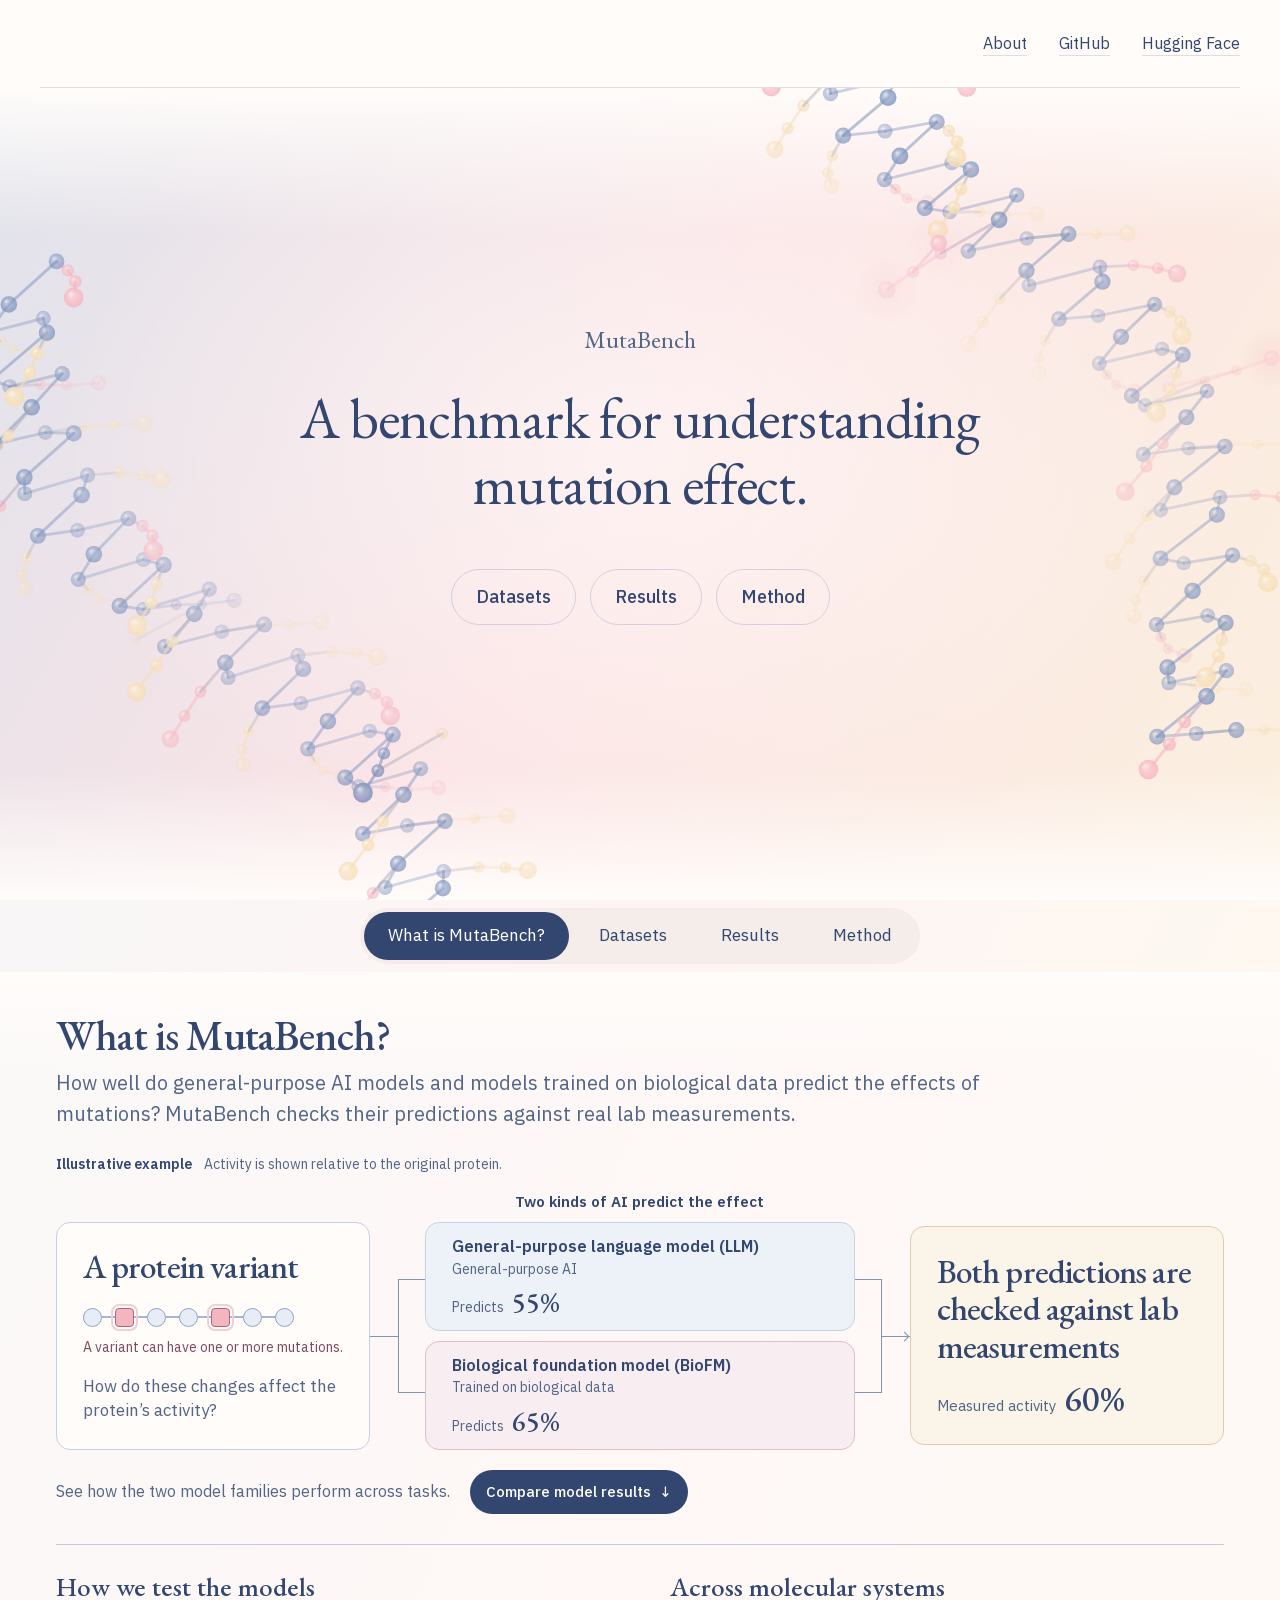
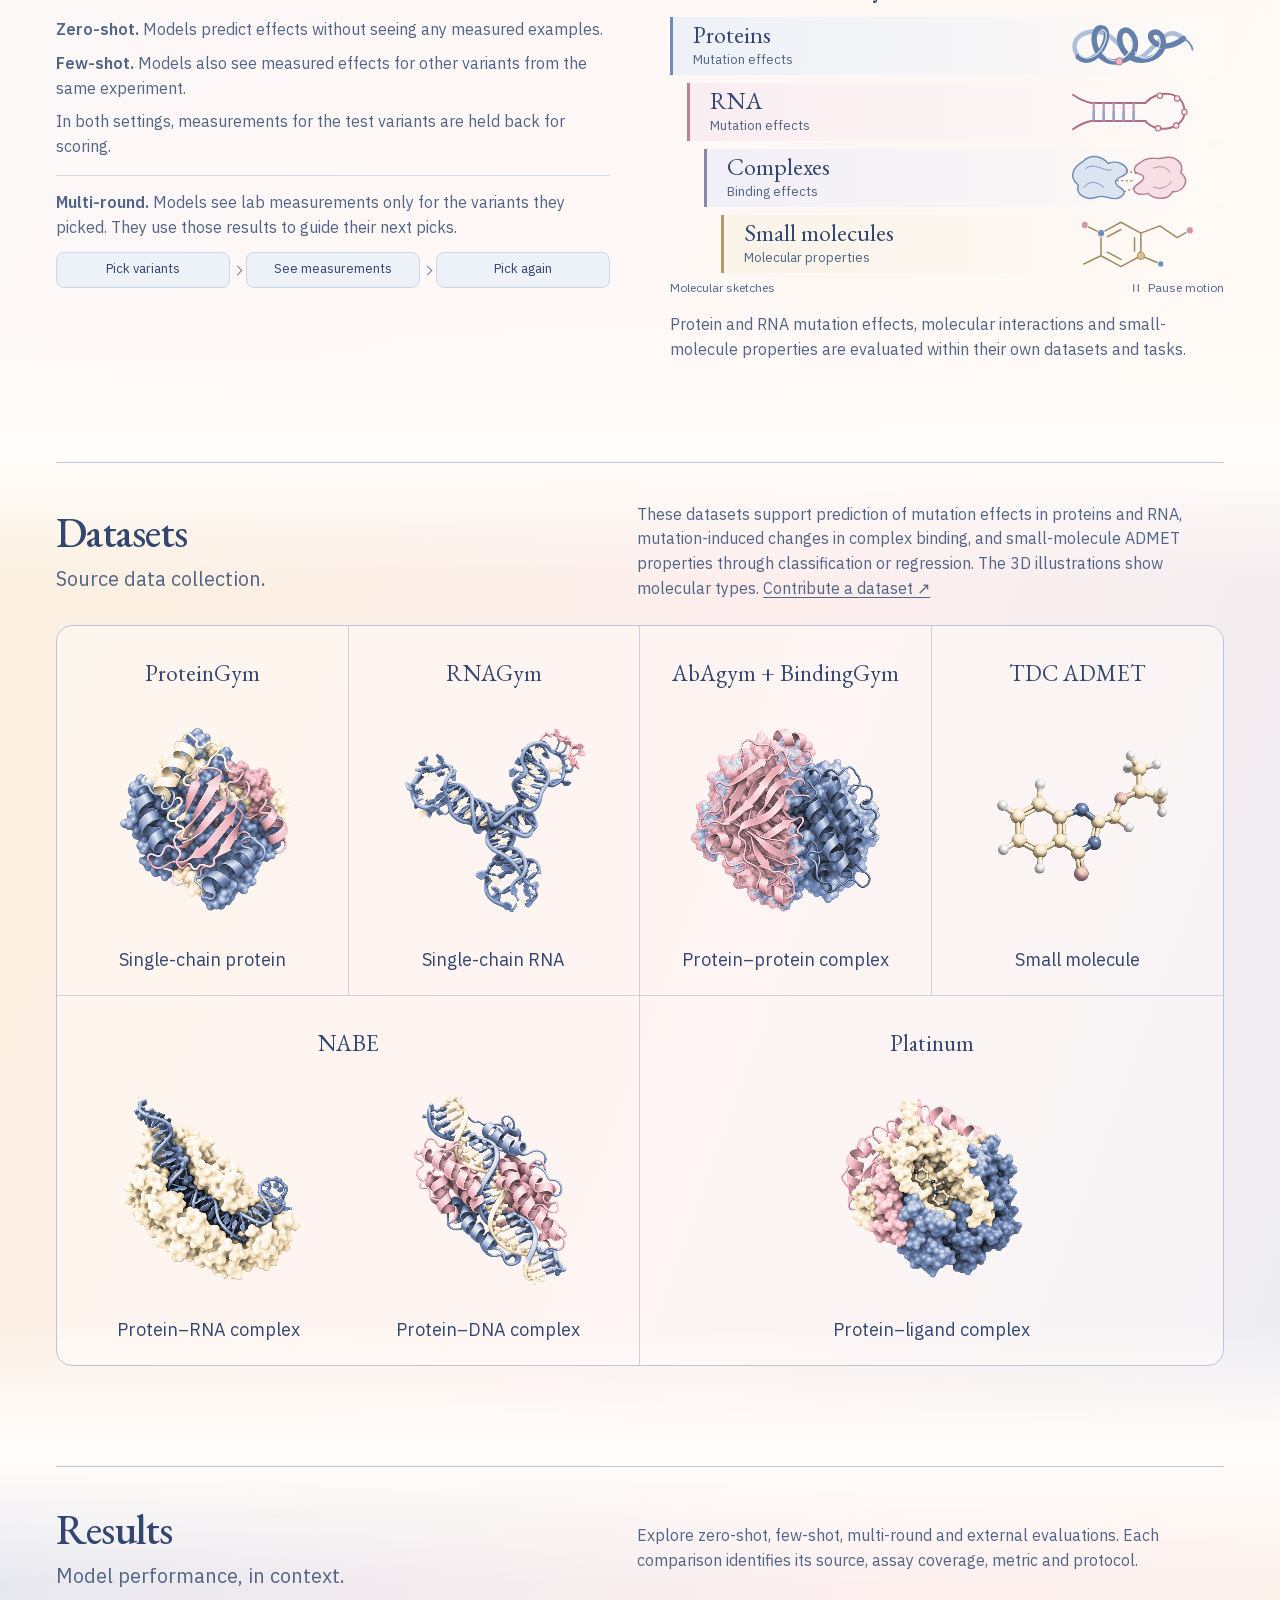
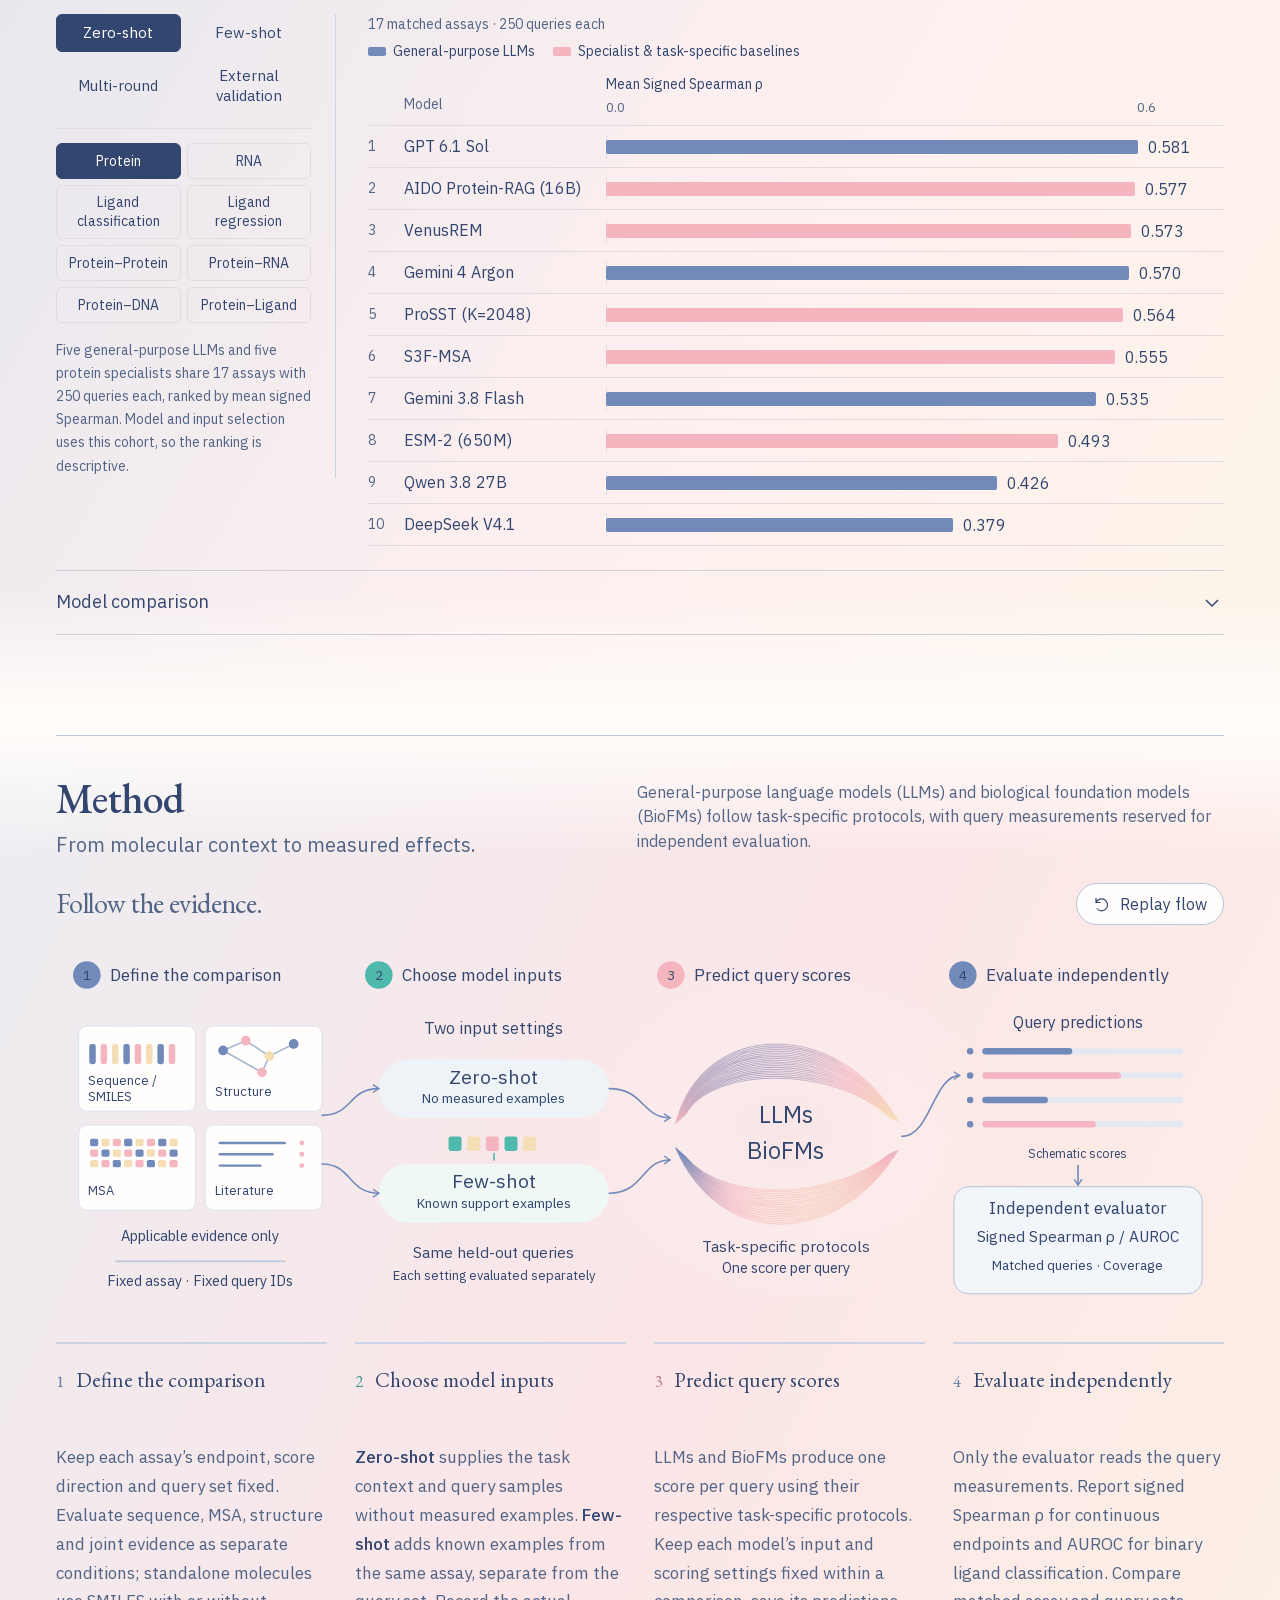
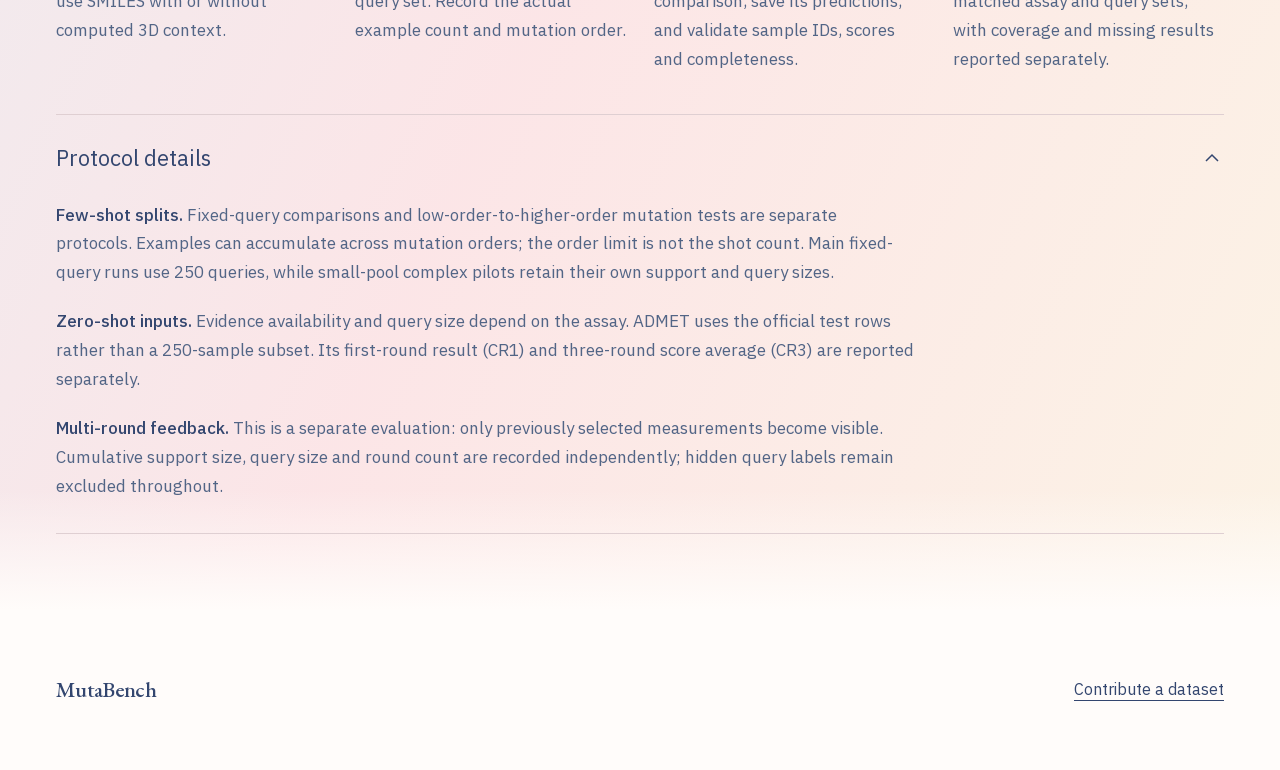
==== commit aaf25358: "Show multiple mutations and multi-round feedback in the introduction" ====
--- a/index.html
+++ b/index.html
@@ -10,7 +10,7 @@
   <link rel="stylesheet" href="site.css?v=f4541c01c460" />
   <link rel="stylesheet" href="home.css?v=afdafa60ad1d" />
   <link rel="stylesheet" href="dataset-structures.css?v=8957c007b747" />
-  <link rel="stylesheet" href="intro.css?v=f547c214ab0f" />
+  <link rel="stylesheet" href="intro.css?v=cb470066d9c2" />
   <link rel="stylesheet" href="method.css?v=9451ef13eda0" />
   <script src="molecular-background.js?v=a17ddd9b49c7" defer></script>
   <script src="assets/results/leaderboards.js?v=802b40bc9dd8" defer></script>
@@ -61,7 +61,7 @@
         <header class="part-heading intro-heading">
           <div class="part-heading-title">
             <h2 id="intro-title">What is MutaBench?</h2>
-            <p class="part-subtitle">How well do general-purpose AI models and models trained on biological data predict what a mutation will do? MutaBench checks their predictions against real lab measurements.</p>
+            <p class="part-subtitle">How well do general-purpose AI models and models trained on biological data predict the effects of mutations? MutaBench checks their predictions against real lab measurements.</p>
           </div>
         </header>
         <figure class="benchmark-diagram" aria-labelledby="benchmark-example">
@@ -70,12 +70,12 @@
           </figcaption>
           <div class="benchmark-flow">
             <div class="benchmark-card benchmark-question">
-              <h3>One mutation, one question</h3>
+              <h3>A protein variant</h3>
               <div class="benchmark-chain" aria-hidden="true">
-                <span></span><span></span><span></span><span class="benchmark-chain-change"></span><span></span><span></span><span></span>
+                <span></span><span class="benchmark-chain-change"></span><span></span><span></span><span class="benchmark-chain-change"></span><span></span><span></span>
               </div>
-              <p class="benchmark-chain-label">One amino acid replaced</p>
-              <p class="benchmark-prompt">How does this change affect the protein’s activity?</p>
+              <p class="benchmark-chain-label">A variant can have one or more mutations.</p>
+              <p class="benchmark-prompt">How do these changes affect the protein’s activity?</p>
             </div>
             <div class="benchmark-connector benchmark-split" aria-hidden="true"><span></span></div>
             <div class="benchmark-model-stage">
@@ -106,10 +106,18 @@
         </div>
         <div class="intro-context">
           <article class="intro-context-item">
-            <h3>What the models get</h3>
-            <p><strong>Zero-shot.</strong> The models get the mutation question without any examples of measured effects.</p>
-            <p><strong>Few-shot.</strong> The models also get measured effects for other mutations from the same experiment.</p>
-            <p>MutaBench holds back the measured effect of the test mutation and uses it to score the predictions.</p>
+            <h3>How we test the models</h3>
+            <p><strong>Zero-shot.</strong> Models predict effects without seeing any measured examples.</p>
+            <p><strong>Few-shot.</strong> Models also see measured effects for other variants from the same experiment.</p>
+            <p>In both settings, measurements for the test variants are held back for scoring.</p>
+            <div class="benchmark-round">
+              <p><strong>Multi-round.</strong> Models see lab measurements only for the variants they picked. They use those results to guide their next picks.</p>
+              <ol class="benchmark-round-steps" aria-label="Multi-round feedback steps" role="list">
+                <li>Pick variants</li>
+                <li>See measurements</li>
+                <li>Pick again</li>
+              </ol>
+            </div>
           </article>
           <article class="intro-context-item intro-scope">
             <h3>Across molecular systems</h3>
--- a/intro.css
+++ b/intro.css
@@ -162,6 +162,47 @@
 .intro-context-item { min-width: 0; }
 .intro-context-item h3 { font: 500 27px/1.2 var(--serif); margin-bottom: 14px; }
 .intro-context-item > p { margin-top: 9px; font-size: 16px; line-height: 1.55; max-width: 58ch; }
+.benchmark-round {
+  max-width: 58ch;
+  margin-top: 16px;
+  padding-top: 14px;
+  border-top: 1px solid #d4dce8;
+  font-size: 16px;
+  line-height: 1.55;
+}
+.benchmark-round-steps {
+  display: grid;
+  grid-template-columns: repeat(3, minmax(0, 1fr));
+  gap: 16px;
+  margin: 12px 0 0;
+  padding: 0;
+  list-style: none;
+}
+.benchmark-round-steps li {
+  position: relative;
+  display: grid;
+  place-items: center;
+  min-height: 36px;
+  padding: 5px 6px;
+  border: 1px solid #ccd7e8;
+  border-radius: 8px;
+  background: #edf1f8;
+  color: var(--ink);
+  text-align: center;
+  font-size: 13px;
+  line-height: 1.25;
+}
+.benchmark-round-steps li + li::before {
+  content: "";
+  position: absolute;
+  right: calc(100% + 6px);
+  top: calc(50% - 3px);
+  width: 6px;
+  height: 6px;
+  border: solid #7185a5;
+  border-width: 1px 1px 0 0;
+  transform: rotate(45deg);
+}
 @media (max-width: 899px) {
   .benchmark-flow { grid-template-columns: minmax(0, 1fr); grid-template-rows: none; gap: 0; }
   .benchmark-question, .benchmark-lab, .benchmark-connector, .benchmark-model-stage { grid-area: auto; }
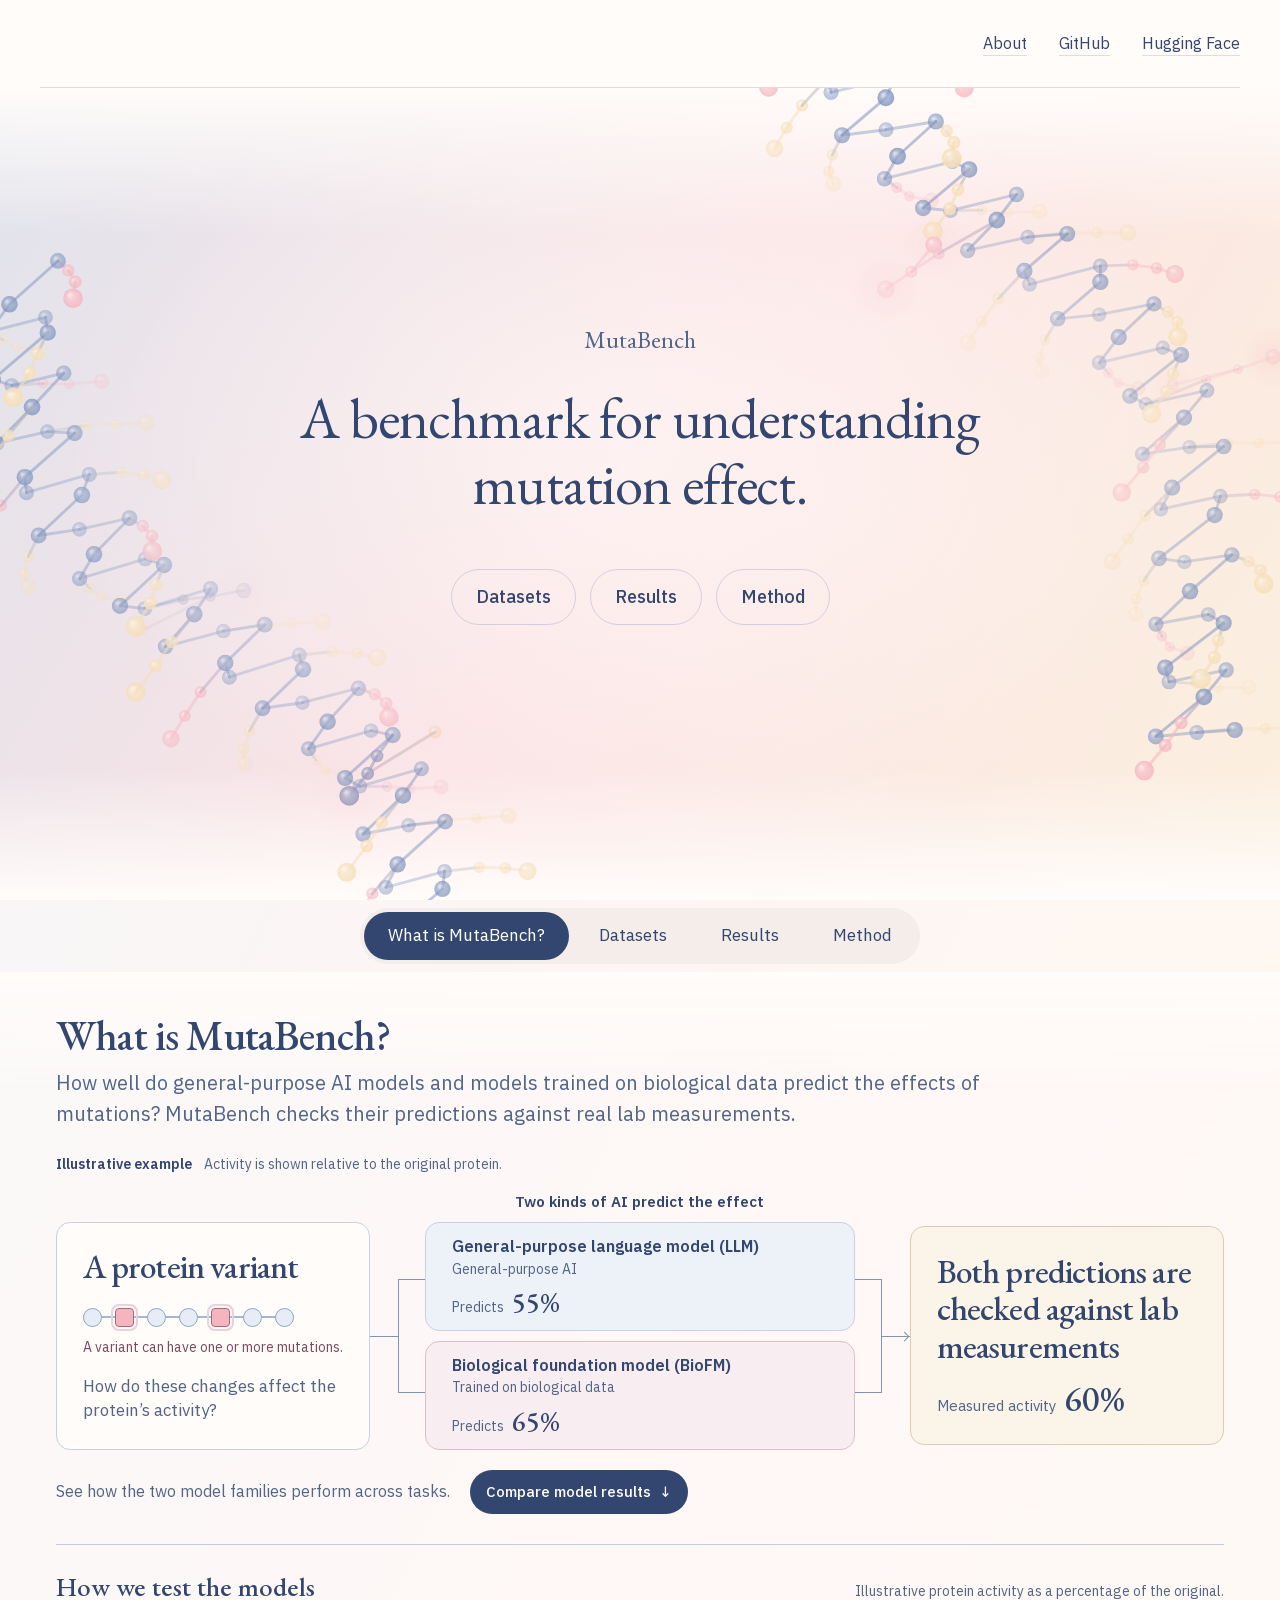
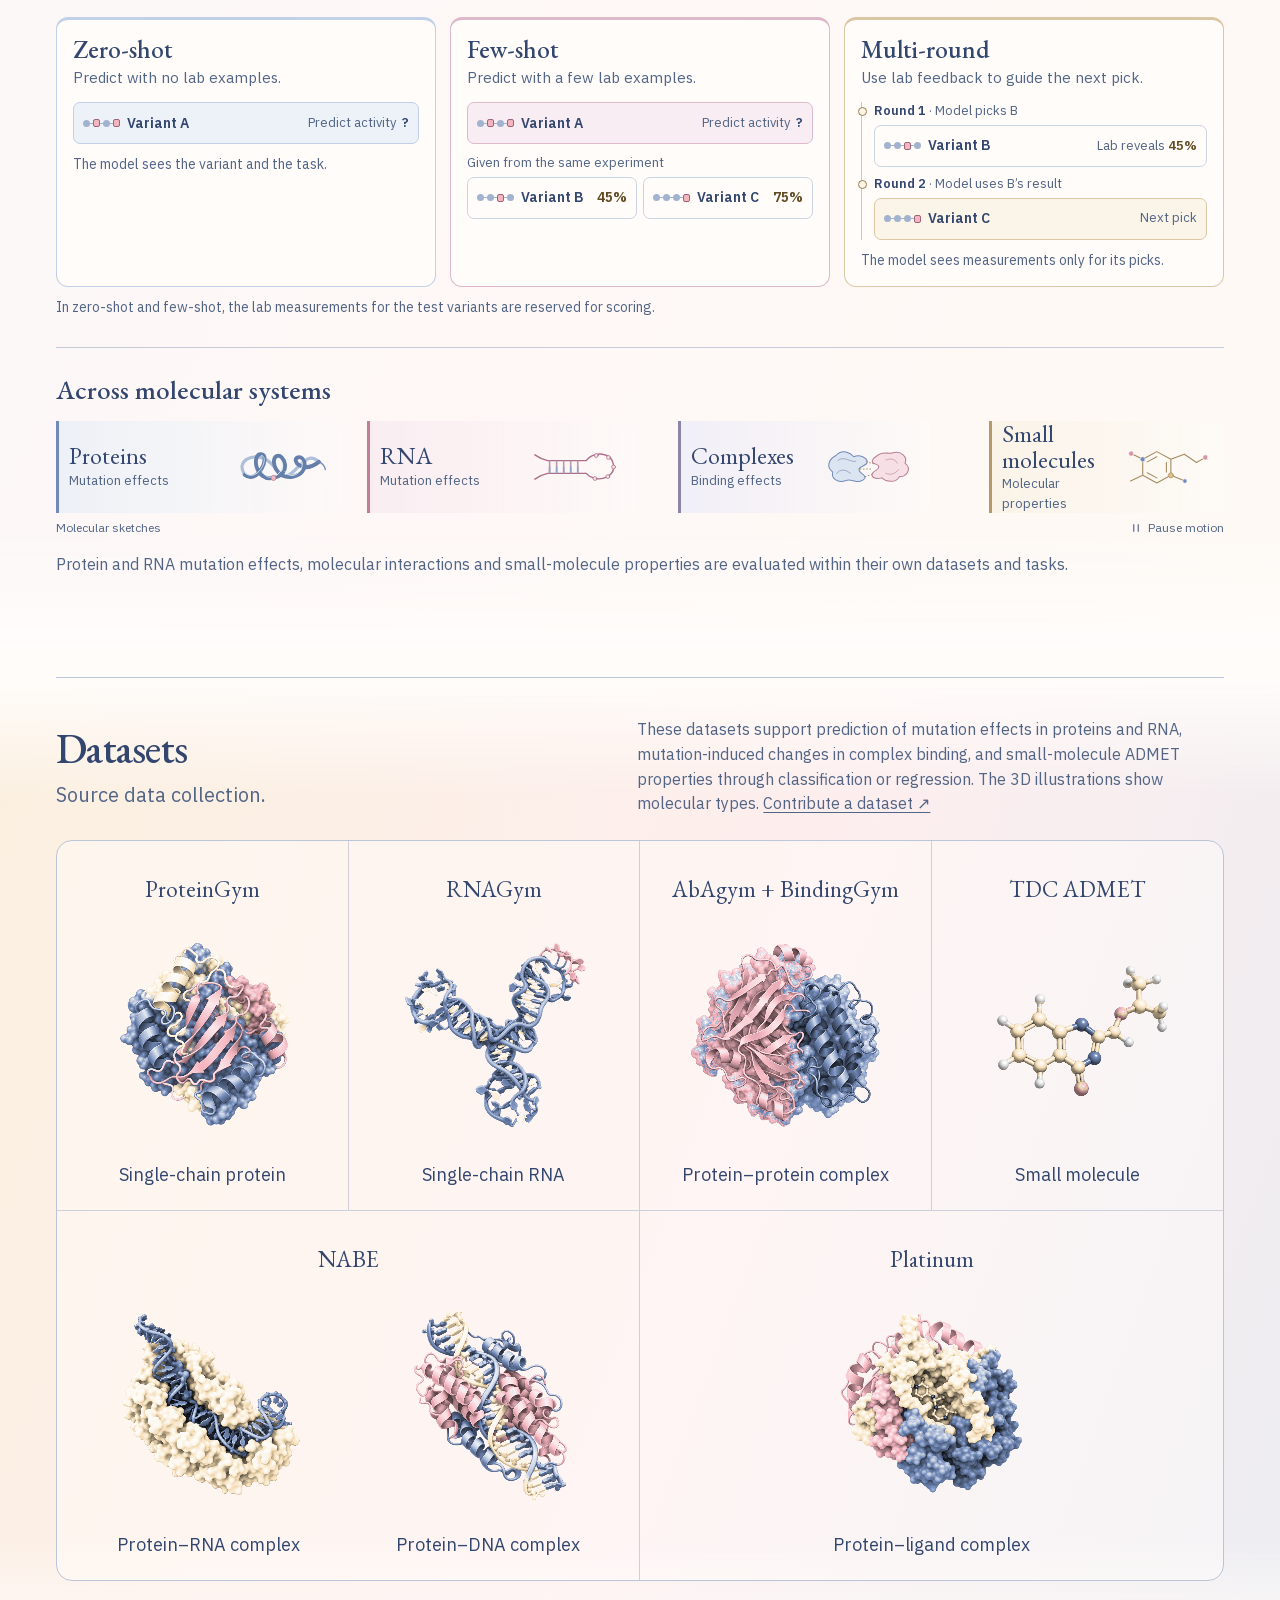
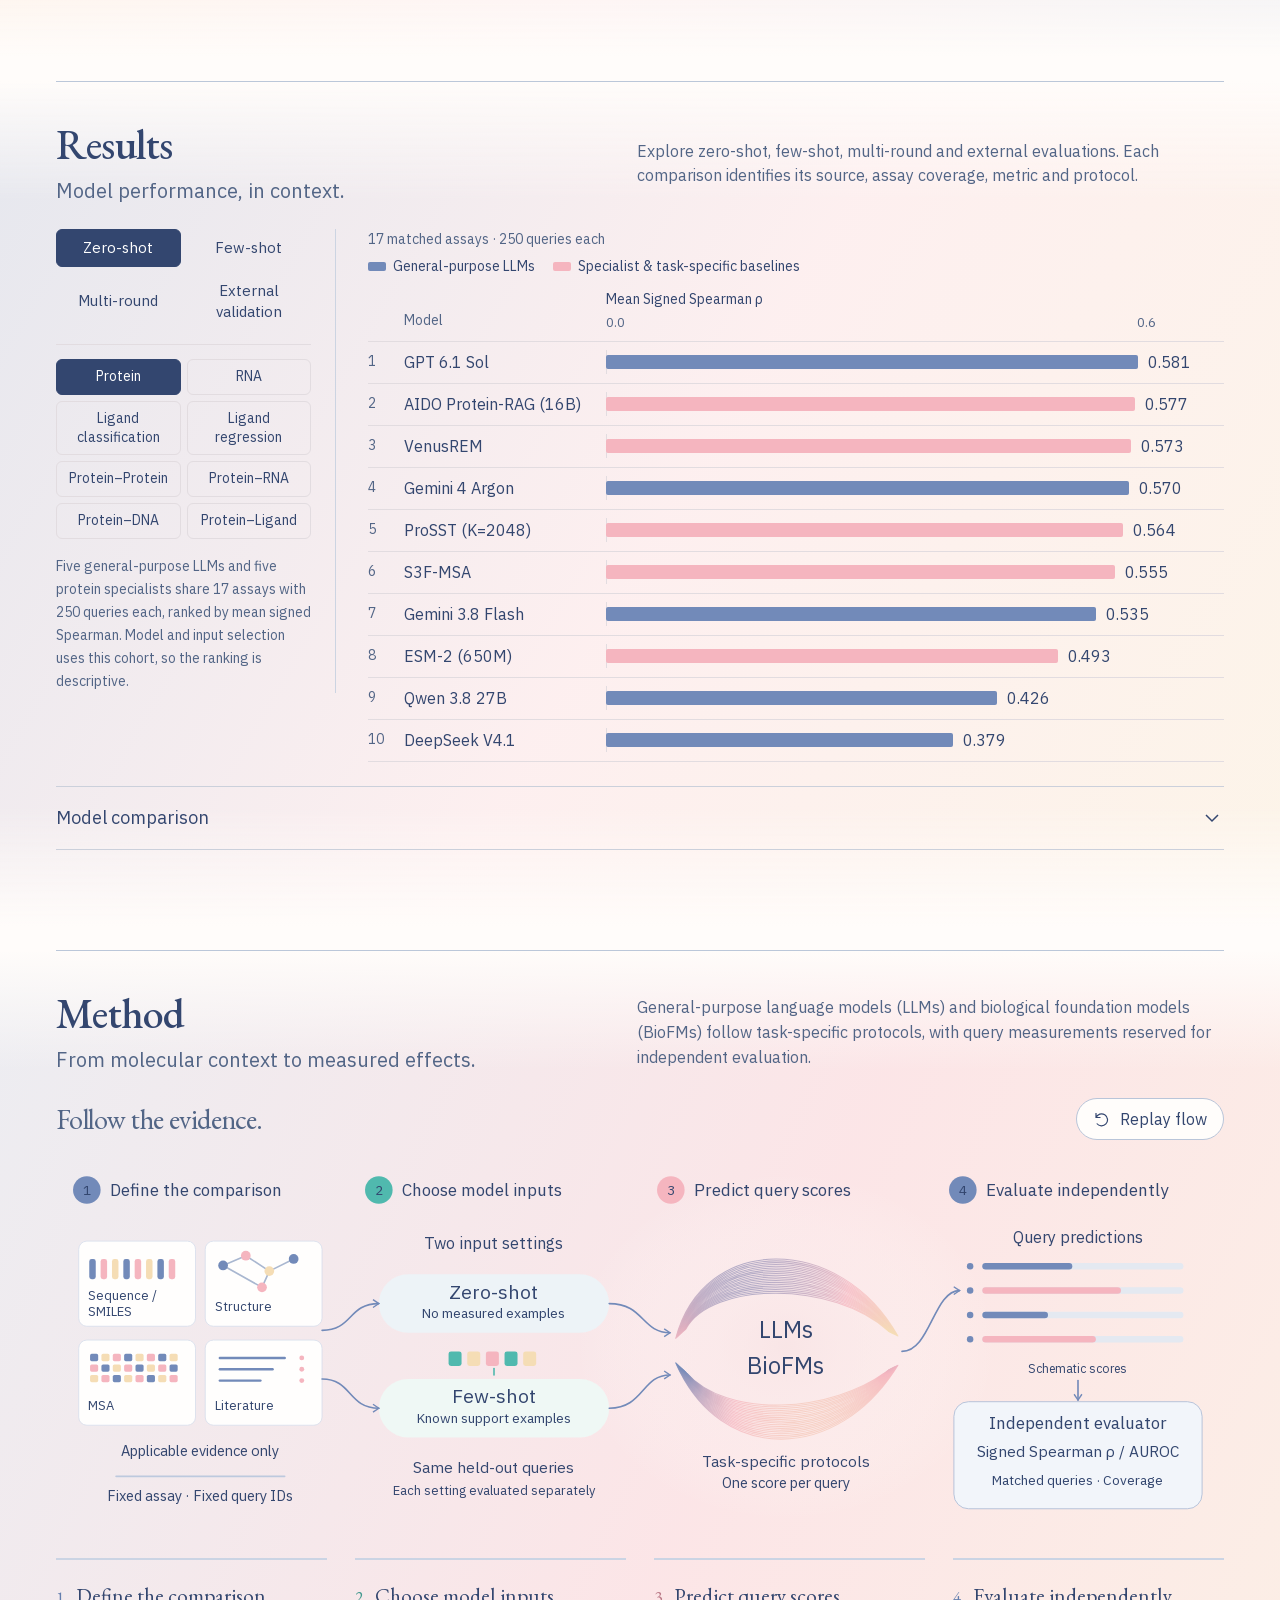
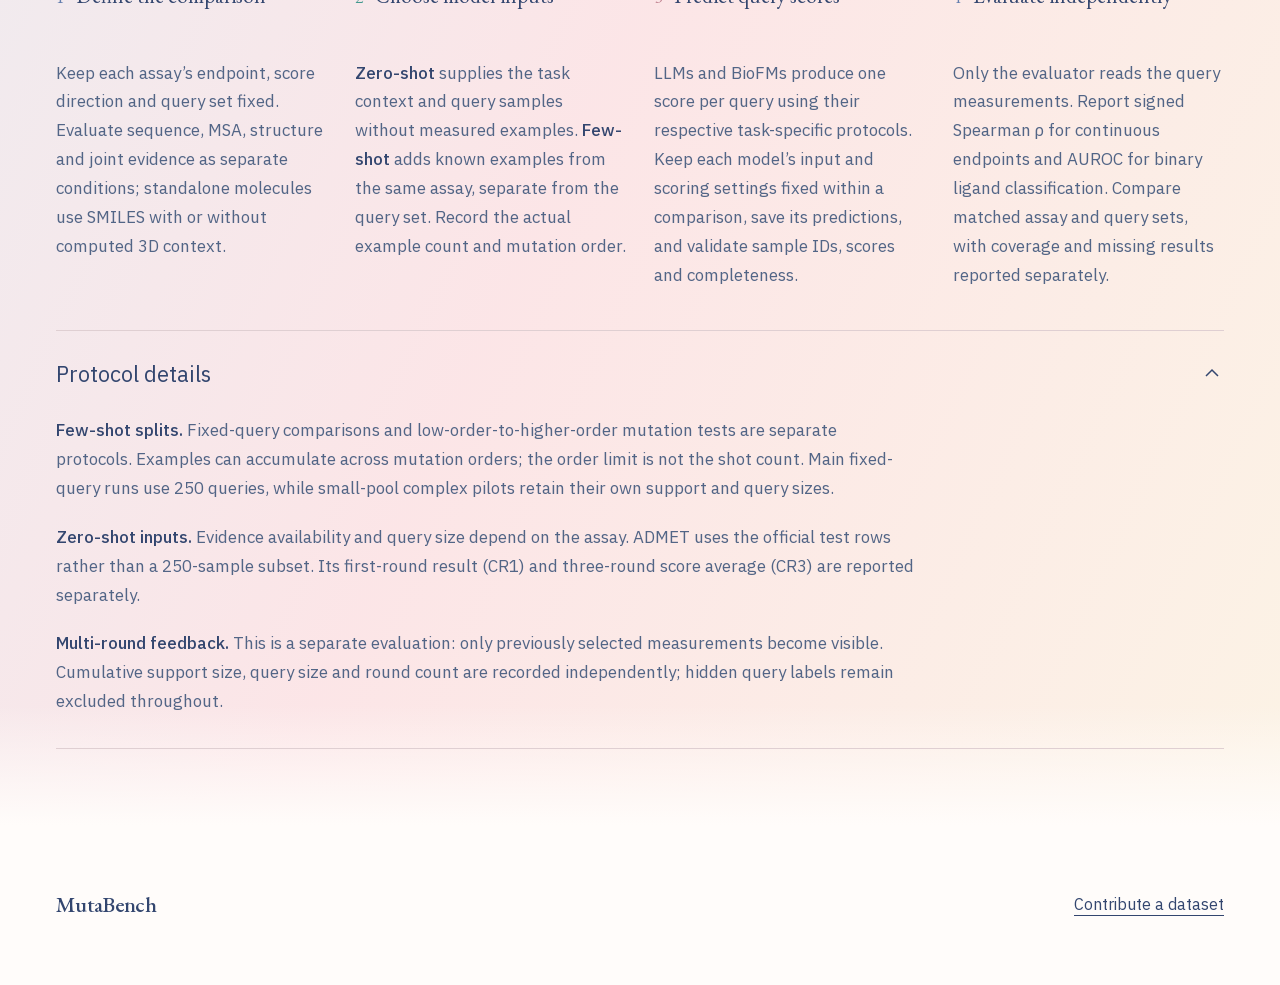
==== commit f759d97d: "Illustrate the three evaluation settings with shared variants" ====
--- a/index.html
+++ b/index.html
@@ -10,7 +10,7 @@
   <link rel="stylesheet" href="site.css?v=f4541c01c460" />
   <link rel="stylesheet" href="home.css?v=afdafa60ad1d" />
   <link rel="stylesheet" href="dataset-structures.css?v=8957c007b747" />
-  <link rel="stylesheet" href="intro.css?v=cb470066d9c2" />
+  <link rel="stylesheet" href="intro.css?v=41c568ab85bd" />
   <link rel="stylesheet" href="method.css?v=9451ef13eda0" />
   <script src="molecular-background.js?v=a17ddd9b49c7" defer></script>
   <script src="assets/results/leaderboards.js?v=802b40bc9dd8" defer></script>
@@ -104,75 +104,117 @@
           <p>See how the two model families perform across tasks.</p>
           <a class="benchmark-results-link" href="#results">Compare model results <span aria-hidden="true">↓</span></a>
         </div>
-        <div class="intro-context">
-          <article class="intro-context-item">
-            <h3>How we test the models</h3>
-            <p><strong>Zero-shot.</strong> Models predict effects without seeing any measured examples.</p>
-            <p><strong>Few-shot.</strong> Models also see measured effects for other variants from the same experiment.</p>
-            <p>In both settings, measurements for the test variants are held back for scoring.</p>
-            <div class="benchmark-round">
-              <p><strong>Multi-round.</strong> Models see lab measurements only for the variants they picked. They use those results to guide their next picks.</p>
-              <ol class="benchmark-round-steps" aria-label="Multi-round feedback steps" role="list">
-                <li>Pick variants</li>
-                <li>See measurements</li>
-                <li>Pick again</li>
+        <section class="benchmark-settings" aria-labelledby="benchmark-settings-title">
+          <header class="benchmark-settings-heading">
+            <h3 id="benchmark-settings-title">How we test the models</h3>
+            <p>Illustrative protein activity as a percentage of the original.</p>
+          </header>
+          <div class="benchmark-settings-grid">
+            <article class="benchmark-setting benchmark-setting-zero">
+              <h4>Zero-shot</h4>
+              <p class="benchmark-setting-summary">Predict with no lab examples.</p>
+              <div class="benchmark-variant benchmark-target">
+                <span class="benchmark-variant-name"><span class="benchmark-variant-mark" aria-hidden="true"><i></i><i class="is-changed"></i><i></i><i class="is-changed"></i></span>Variant A</span>
+                <span class="benchmark-variant-action">Predict activity <b aria-hidden="true">?</b></span>
+              </div>
+              <p class="benchmark-setting-note">The model sees the variant and the task.</p>
+            </article>
+            <article class="benchmark-setting benchmark-setting-few">
+              <h4>Few-shot</h4>
+              <p class="benchmark-setting-summary">Predict with a few lab examples.</p>
+              <div class="benchmark-variant benchmark-target">
+                <span class="benchmark-variant-name"><span class="benchmark-variant-mark" aria-hidden="true"><i></i><i class="is-changed"></i><i></i><i class="is-changed"></i></span>Variant A</span>
+                <span class="benchmark-variant-action">Predict activity <b aria-hidden="true">?</b></span>
+              </div>
+              <p class="benchmark-example-label">Given from the same experiment</p>
+              <ul class="benchmark-examples" role="list">
+                <li class="benchmark-variant">
+                  <span class="benchmark-variant-name"><span class="benchmark-variant-mark" aria-hidden="true"><i></i><i></i><i class="is-changed"></i><i></i></span>Variant B</span>
+                  <strong class="benchmark-measurement">45%</strong>
+                </li>
+                <li class="benchmark-variant">
+                  <span class="benchmark-variant-name"><span class="benchmark-variant-mark" aria-hidden="true"><i></i><i></i><i></i><i class="is-changed"></i></span>Variant C</span>
+                  <strong class="benchmark-measurement">75%</strong>
+                </li>
+              </ul>
+            </article>
+            <article class="benchmark-setting benchmark-setting-multi">
+              <h4>Multi-round</h4>
+              <p class="benchmark-setting-summary">Use lab feedback to guide the next pick.</p>
+              <ol class="benchmark-rounds" role="list">
+                <li>
+                  <p>Round 1 <span>· Model picks B</span></p>
+                  <div class="benchmark-variant">
+                    <span class="benchmark-variant-name"><span class="benchmark-variant-mark" aria-hidden="true"><i></i><i></i><i class="is-changed"></i><i></i></span>Variant B</span>
+                    <span class="benchmark-variant-action">Lab reveals <strong class="benchmark-measurement">45%</strong></span>
+                  </div>
+                </li>
+                <li>
+                  <p>Round 2 <span>· Model uses B’s result</span></p>
+                  <div class="benchmark-variant benchmark-target">
+                    <span class="benchmark-variant-name"><span class="benchmark-variant-mark" aria-hidden="true"><i></i><i></i><i></i><i class="is-changed"></i></span>Variant C</span>
+                    <span class="benchmark-variant-action">Next pick</span>
+                  </div>
+                </li>
               </ol>
-            </div>
-          </article>
-          <article class="intro-context-item intro-scope">
-            <h3>Across molecular systems</h3>
-            <div class="scope-visual">
-              <div class="scope-map" id="scope-molecules">
-                <div class="scope-lane"><div class="scope-domain"><span>Proteins</span><small>Mutation effects</small></div>
-                  <svg class="scope-molecule molecule-protein" viewBox="0 0 160 64" role="img" aria-labelledby="scope-protein-title">
-                    <title id="scope-protein-title">Protein ribbon with gently turning folds; illustrative, not an experimental structure.</title>
-                    <g class="protein-fold molecule-motion">
-                      <path class="ribbon-back" d="M23 44C8 23 36 8 57 21S78 57 97 41 122 9 139 24"/>
-                      <path class="ribbon-front" d="M23 44C43 61 64 14 49 12S38 55 68 49 84 10 73 15 72 53 99 47 117 13 106 17 113 44 139 24"/>
-                      <path class="ribbon-glint" d="M24 42C44 57 63 15 49 14M50 38C60 61 88 40 81 24M86 39C99 57 120 33 111 21"/>
-                      <path class="ribbon-tail" d="M139 24q8 3 10 12"/>
-                      <circle class="molecule-accent" cx="68" cy="49" r="4"/>
-                    </g>
-                  </svg>
-                </div>
-                <div class="scope-lane"><div class="scope-domain"><span>RNA</span><small>Mutation effects</small></div>
-                  <svg class="scope-molecule molecule-rna" viewBox="0 0 160 64" role="img" aria-labelledby="scope-rna-title">
-                    <title id="scope-rna-title">Single RNA strand forming a paired stem and a gently flexing hairpin loop; schematic.</title>
-                    <g class="rna-stem">
-                      <path class="rna-backbone" d="M17 13q10 7 20 9H97M17 51q10-7 20-9H97"/>
-                      <path class="rna-pairs" d="M40 23v18M51 23v18M62 23v18M73 23v18M84 23v18"/>
-                      <path class="rna-pair-halves" d="M40 32v9M51 32v9M62 32v9M73 32v9M84 32v9"/>
-                    </g>
-                    <g class="rna-loop molecule-motion">
-                      <path class="rna-backbone" d="M97 22C110 7 137 8 140 29S111 58 97 42"/>
-                      <circle cx="113" cy="14" r="3"/><circle cx="132" cy="17" r="3"/><circle cx="140" cy="32" r="3"/><circle cx="131" cy="47" r="3"/><circle cx="111" cy="50" r="3"/>
-                    </g>
-                  </svg>
-                </div>
-                <div class="scope-lane"><div class="scope-domain"><span>Complexes</span><small>Binding effects</small></div>
-                  <svg class="scope-molecule molecule-interaction" viewBox="0 0 160 64" role="img" aria-labelledby="scope-interaction-title">
-                    <title id="scope-interaction-title">Two complementary molecular surfaces move slightly around a contact interface; schematic, not a binding simulation.</title>
-                    <g class="contact-left molecule-motion"><path class="contact-blue" d="M28 14C38 3 51 10 56 16 65 12 77 17 77 25 75 31 65 30 64 36 64 43 76 43 73 50 64 61 52 49 44 53 30 58 20 49 23 40 12 31 17 20 28 14Z"/><path class="contact-contour" d="M31 22c9-9 21 4 28 1M29 42q9-11 22 0"/></g>
-                    <g class="contact-bridges molecule-motion"><path d="m76 24 11 3M66 35h17m-9 12 12-4"/></g>
-                    <g class="contact-right molecule-motion"><path class="contact-pink" d="M93 14C101 7 110 12 116 10 131 6 140 17 136 26 148 36 137 48 127 47 122 58 106 55 100 49 90 52 82 48 85 42 89 36 94 38 95 32 96 26 83 29 85 22 86 18 88 17 93 14Z"/><path class="contact-contour" d="M106 21q13-5 18 5m-18 16q11 5 20-6"/></g>
-                  </svg>
-                </div>
-                <div class="scope-lane"><div class="scope-domain"><span>Small molecules</span><small>Molecular properties</small></div>
-                  <svg class="scope-molecule molecule-small" viewBox="0 0 160 64" role="img" aria-labelledby="scope-small-title">
-                    <title id="scope-small-title">Small-molecule bond diagram with a ring and a turning side group; schematic.</title>
-                    <g class="small-core molecule-motion">
-                      <path class="molecule-bond" d="m48 20 22-12 22 12v25L70 57 48 45Zm7 4 15-8m15 9v15M70 49l-15-8M48 20 30 11M48 45 29 54M92 20l21-8M92 45l22 9"/>
-                      <g class="small-branch molecule-motion"><path class="molecule-bond" d="m113 12 19 13 14-8"/><circle class="atom-rose" cx="146" cy="17" r="4"/></g>
-                      <circle class="atom-blue" cx="48" cy="20" r="4"/><circle class="atom-gold" cx="92" cy="45" r="4"/><circle class="atom-rose" cx="30" cy="11" r="4"/><circle class="atom-blue" cx="114" cy="54" r="3.5"/>
-                    </g>
-                  </svg>
-                </div>
-              </div>
-              <div class="scope-motion-bar"><span>Molecular sketches</span><button class="scope-motion-toggle" type="button" aria-controls="scope-molecules" hidden><svg viewBox="0 0 16 16" aria-hidden="true"><path class="motion-pause" d="M5 3v10M11 3v10"/><path class="motion-play" d="m5 3 7 5-7 5Z"/></svg><span>Pause motion</span></button></div>
-            </div>
-            <p>Protein and RNA mutation effects, molecular interactions and small-molecule properties are evaluated within their own datasets and tasks.</p>
-          </article>
-        </div>
+              <p class="benchmark-setting-note">The model sees measurements only for its picks.</p>
+            </article>
+          </div>
+          <p class="benchmark-settings-note">In zero-shot and few-shot, the lab measurements for the test variants are reserved for scoring.</p>
+        </section>
+        <article class="intro-scope">
+          <h3>Across molecular systems</h3>
+          <div class="scope-visual">
+            <div class="scope-map" id="scope-molecules">
+              <div class="scope-lane"><div class="scope-domain"><span>Proteins</span><small>Mutation effects</small></div>
+                <svg class="scope-molecule molecule-protein" viewBox="0 0 160 64" role="img" aria-labelledby="scope-protein-title">
+                  <title id="scope-protein-title">Protein ribbon with gently turning folds; illustrative, not an experimental structure.</title>
+                  <g class="protein-fold molecule-motion">
+                    <path class="ribbon-back" d="M23 44C8 23 36 8 57 21S78 57 97 41 122 9 139 24"/>
+                    <path class="ribbon-front" d="M23 44C43 61 64 14 49 12S38 55 68 49 84 10 73 15 72 53 99 47 117 13 106 17 113 44 139 24"/>
+                    <path class="ribbon-glint" d="M24 42C44 57 63 15 49 14M50 38C60 61 88 40 81 24M86 39C99 57 120 33 111 21"/>
+                    <path class="ribbon-tail" d="M139 24q8 3 10 12"/>
+                    <circle class="molecule-accent" cx="68" cy="49" r="4"/>
+                  </g>
+                </svg>
+              </div>
+              <div class="scope-lane"><div class="scope-domain"><span>RNA</span><small>Mutation effects</small></div>
+                <svg class="scope-molecule molecule-rna" viewBox="0 0 160 64" role="img" aria-labelledby="scope-rna-title">
+                  <title id="scope-rna-title">Single RNA strand forming a paired stem and a gently flexing hairpin loop; schematic.</title>
+                  <g class="rna-stem">
+                    <path class="rna-backbone" d="M17 13q10 7 20 9H97M17 51q10-7 20-9H97"/>
+                    <path class="rna-pairs" d="M40 23v18M51 23v18M62 23v18M73 23v18M84 23v18"/>
+                    <path class="rna-pair-halves" d="M40 32v9M51 32v9M62 32v9M73 32v9M84 32v9"/>
+                  </g>
+                  <g class="rna-loop molecule-motion">
+                    <path class="rna-backbone" d="M97 22C110 7 137 8 140 29S111 58 97 42"/>
+                    <circle cx="113" cy="14" r="3"/><circle cx="132" cy="17" r="3"/><circle cx="140" cy="32" r="3"/><circle cx="131" cy="47" r="3"/><circle cx="111" cy="50" r="3"/>
+                  </g>
+                </svg>
+              </div>
+              <div class="scope-lane"><div class="scope-domain"><span>Complexes</span><small>Binding effects</small></div>
+                <svg class="scope-molecule molecule-interaction" viewBox="0 0 160 64" role="img" aria-labelledby="scope-interaction-title">
+                  <title id="scope-interaction-title">Two complementary molecular surfaces move slightly around a contact interface; schematic, not a binding simulation.</title>
+                  <g class="contact-left molecule-motion"><path class="contact-blue" d="M28 14C38 3 51 10 56 16 65 12 77 17 77 25 75 31 65 30 64 36 64 43 76 43 73 50 64 61 52 49 44 53 30 58 20 49 23 40 12 31 17 20 28 14Z"/><path class="contact-contour" d="M31 22c9-9 21 4 28 1M29 42q9-11 22 0"/></g>
+                  <g class="contact-bridges molecule-motion"><path d="m76 24 11 3M66 35h17m-9 12 12-4"/></g>
+                  <g class="contact-right molecule-motion"><path class="contact-pink" d="M93 14C101 7 110 12 116 10 131 6 140 17 136 26 148 36 137 48 127 47 122 58 106 55 100 49 90 52 82 48 85 42 89 36 94 38 95 32 96 26 83 29 85 22 86 18 88 17 93 14Z"/><path class="contact-contour" d="M106 21q13-5 18 5m-18 16q11 5 20-6"/></g>
+                </svg>
+              </div>
+              <div class="scope-lane"><div class="scope-domain"><span>Small molecules</span><small>Molecular properties</small></div>
+                <svg class="scope-molecule molecule-small" viewBox="0 0 160 64" role="img" aria-labelledby="scope-small-title">
+                  <title id="scope-small-title">Small-molecule bond diagram with a ring and a turning side group; schematic.</title>
+                  <g class="small-core molecule-motion">
+                    <path class="molecule-bond" d="m48 20 22-12 22 12v25L70 57 48 45Zm7 4 15-8m15 9v15M70 49l-15-8M48 20 30 11M48 45 29 54M92 20l21-8M92 45l22 9"/>
+                    <g class="small-branch molecule-motion"><path class="molecule-bond" d="m113 12 19 13 14-8"/><circle class="atom-rose" cx="146" cy="17" r="4"/></g>
+                    <circle class="atom-blue" cx="48" cy="20" r="4"/><circle class="atom-gold" cx="92" cy="45" r="4"/><circle class="atom-rose" cx="30" cy="11" r="4"/><circle class="atom-blue" cx="114" cy="54" r="3.5"/>
+                  </g>
+                </svg>
+              </div>
+            </div>
+            <div class="scope-motion-bar"><span>Molecular sketches</span><button class="scope-motion-toggle" type="button" aria-controls="scope-molecules" hidden><svg viewBox="0 0 16 16" aria-hidden="true"><path class="motion-pause" d="M5 3v10M11 3v10"/><path class="motion-play" d="m5 3 7 5-7 5Z"/></svg><span>Pause motion</span></button></div>
+          </div>
+          <p>Protein and RNA mutation effects, molecular interactions and small-molecule properties are evaluated within their own datasets and tasks.</p>
+        </article>
       </div>
     </section>
 
--- a/intro.css
+++ b/intro.css
@@ -151,57 +151,126 @@
 }
 .benchmark-results-link:hover { background: #465b86; }
 .benchmark-results-link:focus-visible { outline: 2px solid #526b99; outline-offset: 3px; }
-.intro-context {
-  display: grid;
-  grid-template-columns: repeat(2, minmax(0, 1fr));
-  gap: 28px 60px;
+.benchmark-settings, .intro-scope {
   margin-top: 30px;
   padding-top: 26px;
   border-top: 1px solid #c4ccdb;
 }
-.intro-context-item { min-width: 0; }
-.intro-context-item h3 { font: 500 27px/1.2 var(--serif); margin-bottom: 14px; }
-.intro-context-item > p { margin-top: 9px; font-size: 16px; line-height: 1.55; max-width: 58ch; }
-.benchmark-round {
-  max-width: 58ch;
-  margin-top: 16px;
-  padding-top: 14px;
-  border-top: 1px solid #d4dce8;
-  font-size: 16px;
-  line-height: 1.55;
-}
-.benchmark-round-steps {
+.benchmark-settings h3, .intro-scope h3 { font: 500 27px/1.2 var(--serif); }
+.benchmark-settings-heading {
+  display: flex;
+  align-items: baseline;
+  justify-content: space-between;
+  flex-wrap: wrap;
+  gap: 6px 20px;
+  margin-bottom: 14px;
+}
+.benchmark-settings-heading p, .benchmark-setting-note, .benchmark-settings-note {
+  font-size: 14px;
+  line-height: 1.45;
+}
+.benchmark-settings-grid {
   display: grid;
   grid-template-columns: repeat(3, minmax(0, 1fr));
-  gap: 16px;
-  margin: 12px 0 0;
+  gap: 14px;
+}
+.benchmark-setting {
+  --setting-edge: #bfd0e7;
+  --setting-tint: #edf2f9;
+  min-width: 0;
+  padding: 16px;
+  border: 1px solid var(--setting-edge);
+  border-top: 3px solid var(--setting-edge);
+  border-radius: 12px;
+  background: #fffcfa;
+}
+.benchmark-setting-few { --setting-edge: #ddb9ca; --setting-tint: #f8edf2; }
+.benchmark-setting-multi { --setting-edge: #dcc7a5; --setting-tint: #fbf4e8; }
+.benchmark-setting h4 { font: 500 25px/1.1 var(--serif); }
+.benchmark-setting-summary { margin-top: 4px; margin-bottom: 14px; font-size: 15px; line-height: 1.4; }
+.benchmark-variant {
+  display: flex;
+  align-items: center;
+  justify-content: space-between;
+  gap: 4px 8px;
+  flex-wrap: wrap;
+  min-height: 42px;
+  padding: 5px 9px;
+  border: 1px solid #c9d4e5;
+  border-radius: 7px;
+  background: #fffcfa;
+  color: var(--ink);
+  font-size: 14px;
+}
+.benchmark-target { background: var(--setting-tint); border-color: var(--setting-edge); }
+.benchmark-variant-name { display: inline-flex; align-items: center; gap: 7px; font-weight: 600; }
+.benchmark-variant-mark {
+  position: relative;
+  display: flex;
+  align-items: center;
+  flex: 0 0 37px;
+  gap: 3px;
+  height: 10px;
+}
+.benchmark-variant-mark::before {
+  content: "";
+  position: absolute;
+  inset: calc(50% - .5px) 4px auto;
+  height: 1px;
+  background: #a1b3cf;
+}
+.benchmark-variant-mark i {
+  position: relative;
+  width: 7px;
+  height: 7px;
+  border-radius: 50%;
+  background: #a1b3cf;
+}
+.benchmark-variant-mark .is-changed {
+  height: 8px;
+  border: 1px solid #9e6479;
+  border-radius: 2px;
+  background: #f5b5bf;
+}
+.benchmark-variant-action { color: var(--muted); font-size: 13px; }
+.benchmark-variant-action b { margin-left: 3px; color: var(--ink); }
+.benchmark-measurement { color: #62491f; font-weight: 600; font-variant-numeric: tabular-nums; }
+.benchmark-setting-note { margin-top: 10px; }
+.benchmark-example-label, .benchmark-rounds p { margin-bottom: 5px; font-size: 13px; line-height: 1.35; }
+.benchmark-example-label { margin-top: 10px; }
+.benchmark-examples, .benchmark-rounds {
+  margin: 0;
   padding: 0;
   list-style: none;
 }
-.benchmark-round-steps li {
-  position: relative;
-  display: grid;
-  place-items: center;
-  min-height: 36px;
-  padding: 5px 6px;
-  border: 1px solid #ccd7e8;
-  border-radius: 8px;
-  background: #edf1f8;
-  color: var(--ink);
-  text-align: center;
-  font-size: 13px;
-  line-height: 1.25;
-}
-.benchmark-round-steps li + li::before {
+.benchmark-examples { display: grid; grid-template-columns: repeat(2, minmax(0, 1fr)); gap: 6px; }
+.benchmark-examples .benchmark-variant { column-gap: 6px; }
+.benchmark-rounds { padding-left: 12px; border-left: 1px solid var(--setting-edge); }
+.benchmark-rounds li { position: relative; }
+.benchmark-rounds li + li { margin-top: 8px; }
+.benchmark-rounds li::before {
   content: "";
   position: absolute;
-  right: calc(100% + 6px);
-  top: calc(50% - 3px);
-  width: 6px;
-  height: 6px;
-  border: solid #7185a5;
-  border-width: 1px 1px 0 0;
-  transform: rotate(45deg);
+  top: 5px;
+  left: -16px;
+  width: 7px;
+  height: 7px;
+  border: 1px solid #9c7a49;
+  border-radius: 50%;
+  background: var(--setting-tint);
+}
+.benchmark-rounds p { color: var(--ink); font-weight: 600; }
+.benchmark-rounds p span { color: var(--muted); font-weight: 400; }
+.benchmark-settings-note { margin-top: 10px; }
+.intro-scope h3 { margin-bottom: 14px; }
+.intro-scope > p { margin-top: 9px; font-size: 16px; line-height: 1.55; }
+@media (max-width: 999px) {
+  .benchmark-settings-grid { grid-template-columns: 1fr; }
+}
+@media (min-width: 1000px) {
+  .intro-scope .scope-map { grid-template-columns: repeat(4, minmax(0, 1fr)); grid-template-rows: auto; height: auto; }
+  .intro-scope .scope-lane { margin-left: 0; padding-inline: 10px; gap: 6px; }
+  .intro-scope .scope-molecule { width: clamp(74px, 8vw, 140px); flex-basis: clamp(74px, 8vw, 140px); }
 }
 @media (max-width: 899px) {
   .benchmark-flow { grid-template-columns: minmax(0, 1fr); grid-template-rows: none; gap: 0; }
@@ -220,7 +289,6 @@
   .benchmark-merge::after { right: auto; top: auto; bottom: 1px; left: calc(50% - 3px); transform: rotate(135deg); }
   .benchmark-chain, .benchmark-lab .benchmark-value { margin-top: 12px; }
   .benchmark-prompt { margin-top: 8px; }
-  .intro-context { gap: 25px; }
 }
 @media (max-width: 600px) {
   .intro-part { padding-top: 20px; }
@@ -229,7 +297,6 @@
   .benchmark-model h4, .benchmark-prompt { font-size: 15px; }
   .benchmark-model { padding: 10px; }
   .benchmark-model > p { font-size: 13px; }
-  .intro-context { grid-template-columns: 1fr; }
 }
 
 .scope-map { display: grid; grid-template-rows: repeat(4, 58px); gap: 8px; height: 256px; }
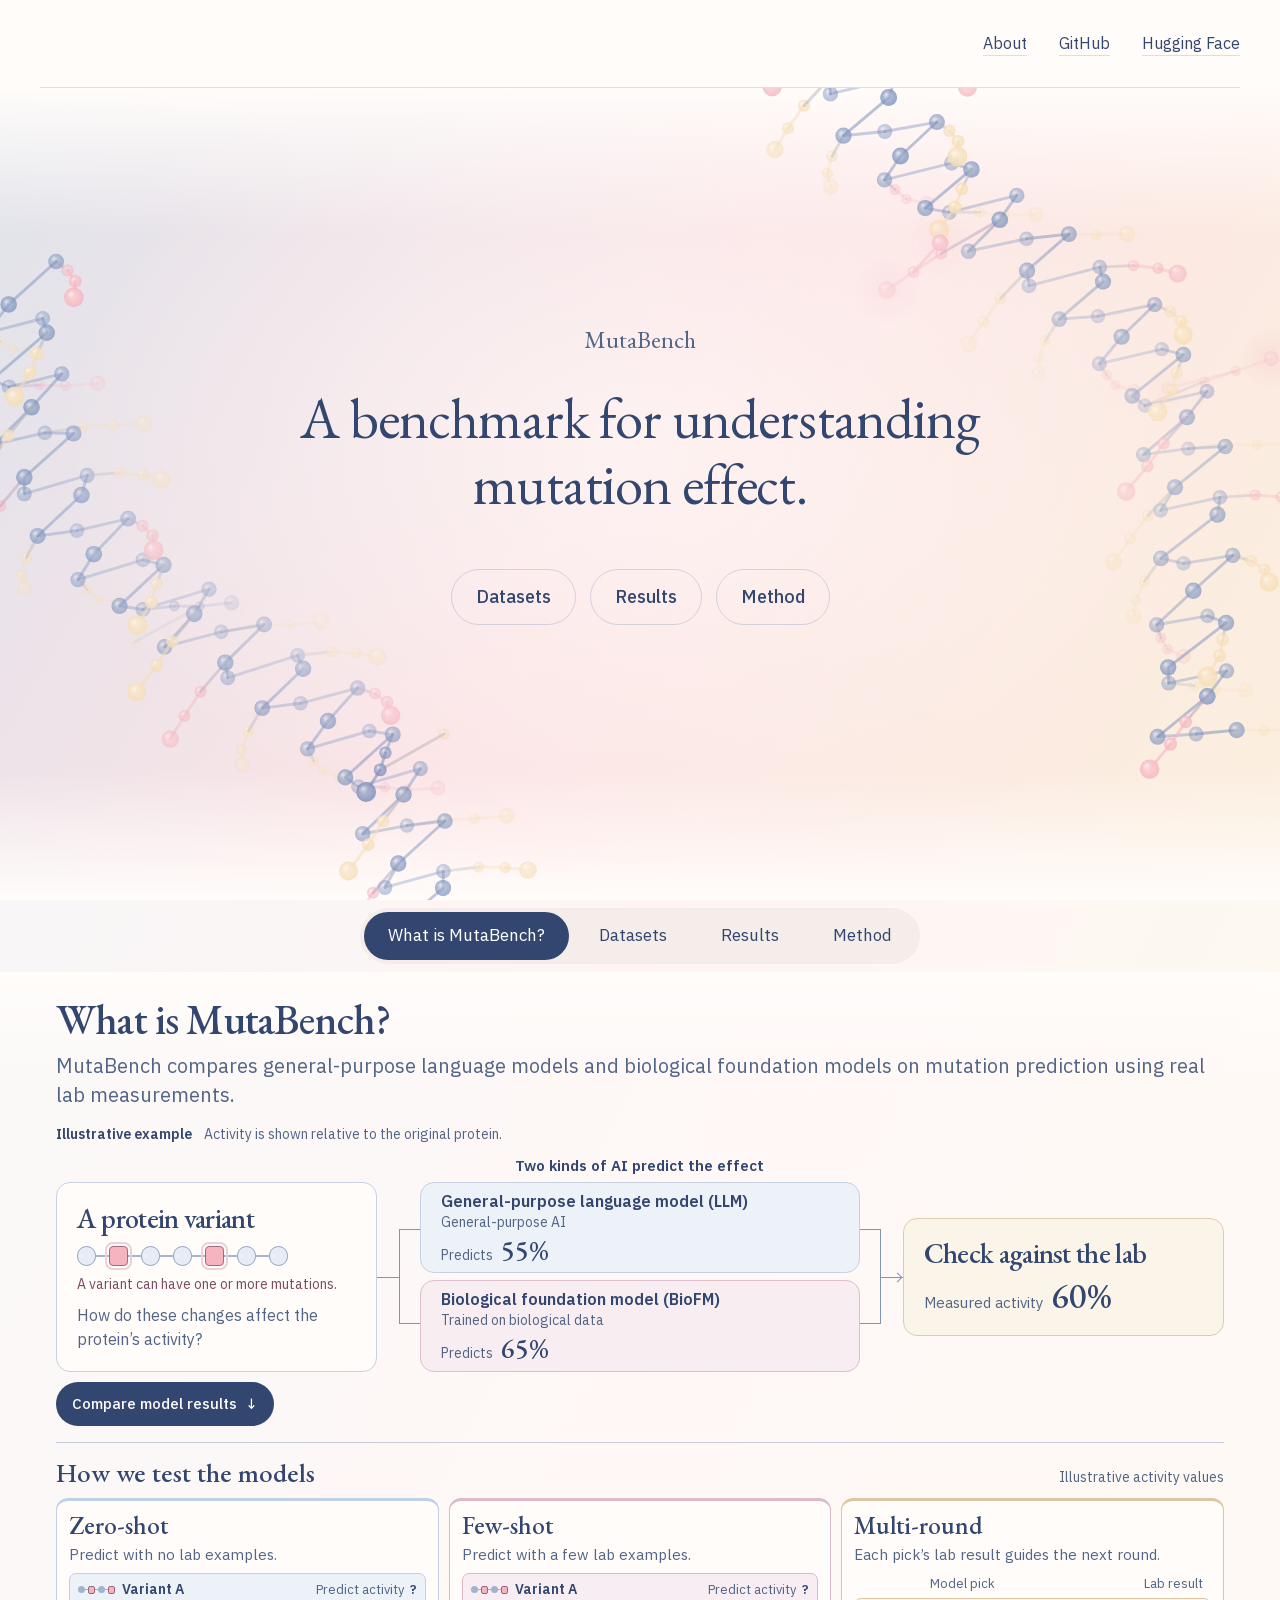
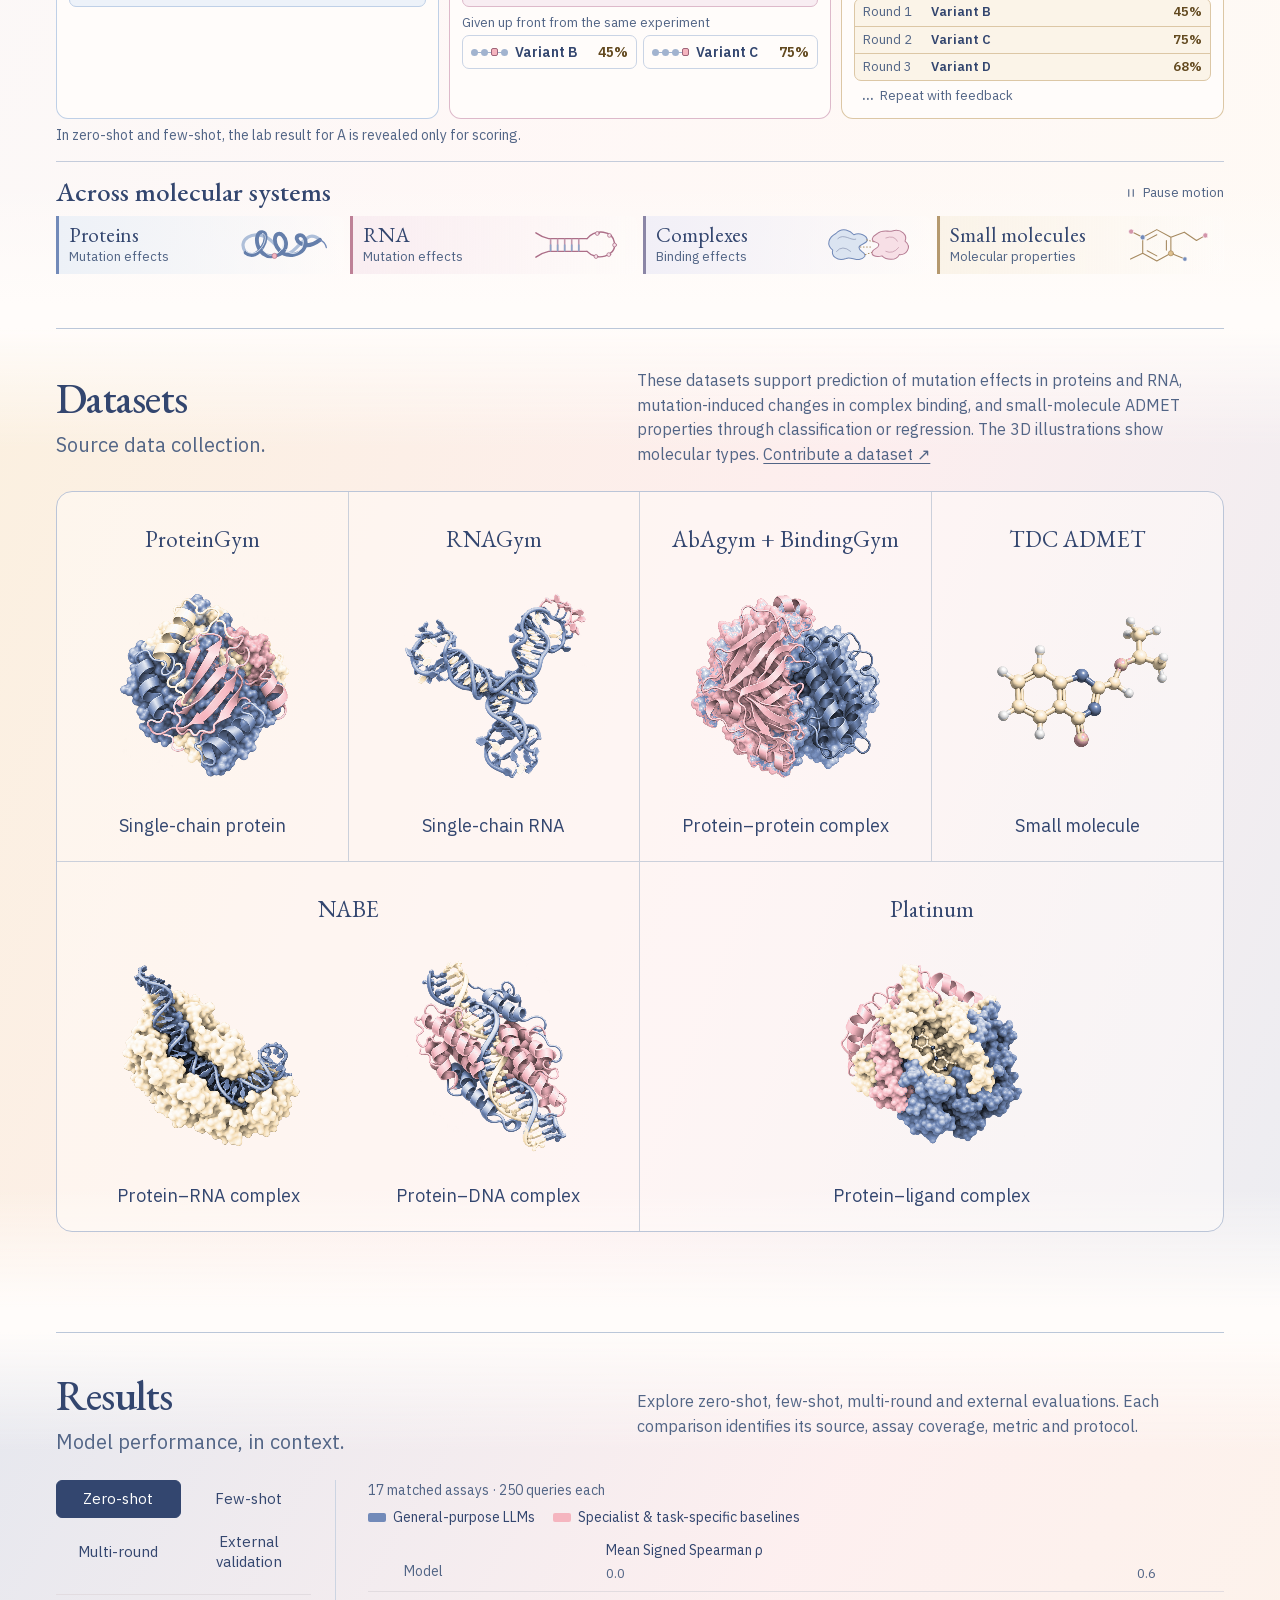
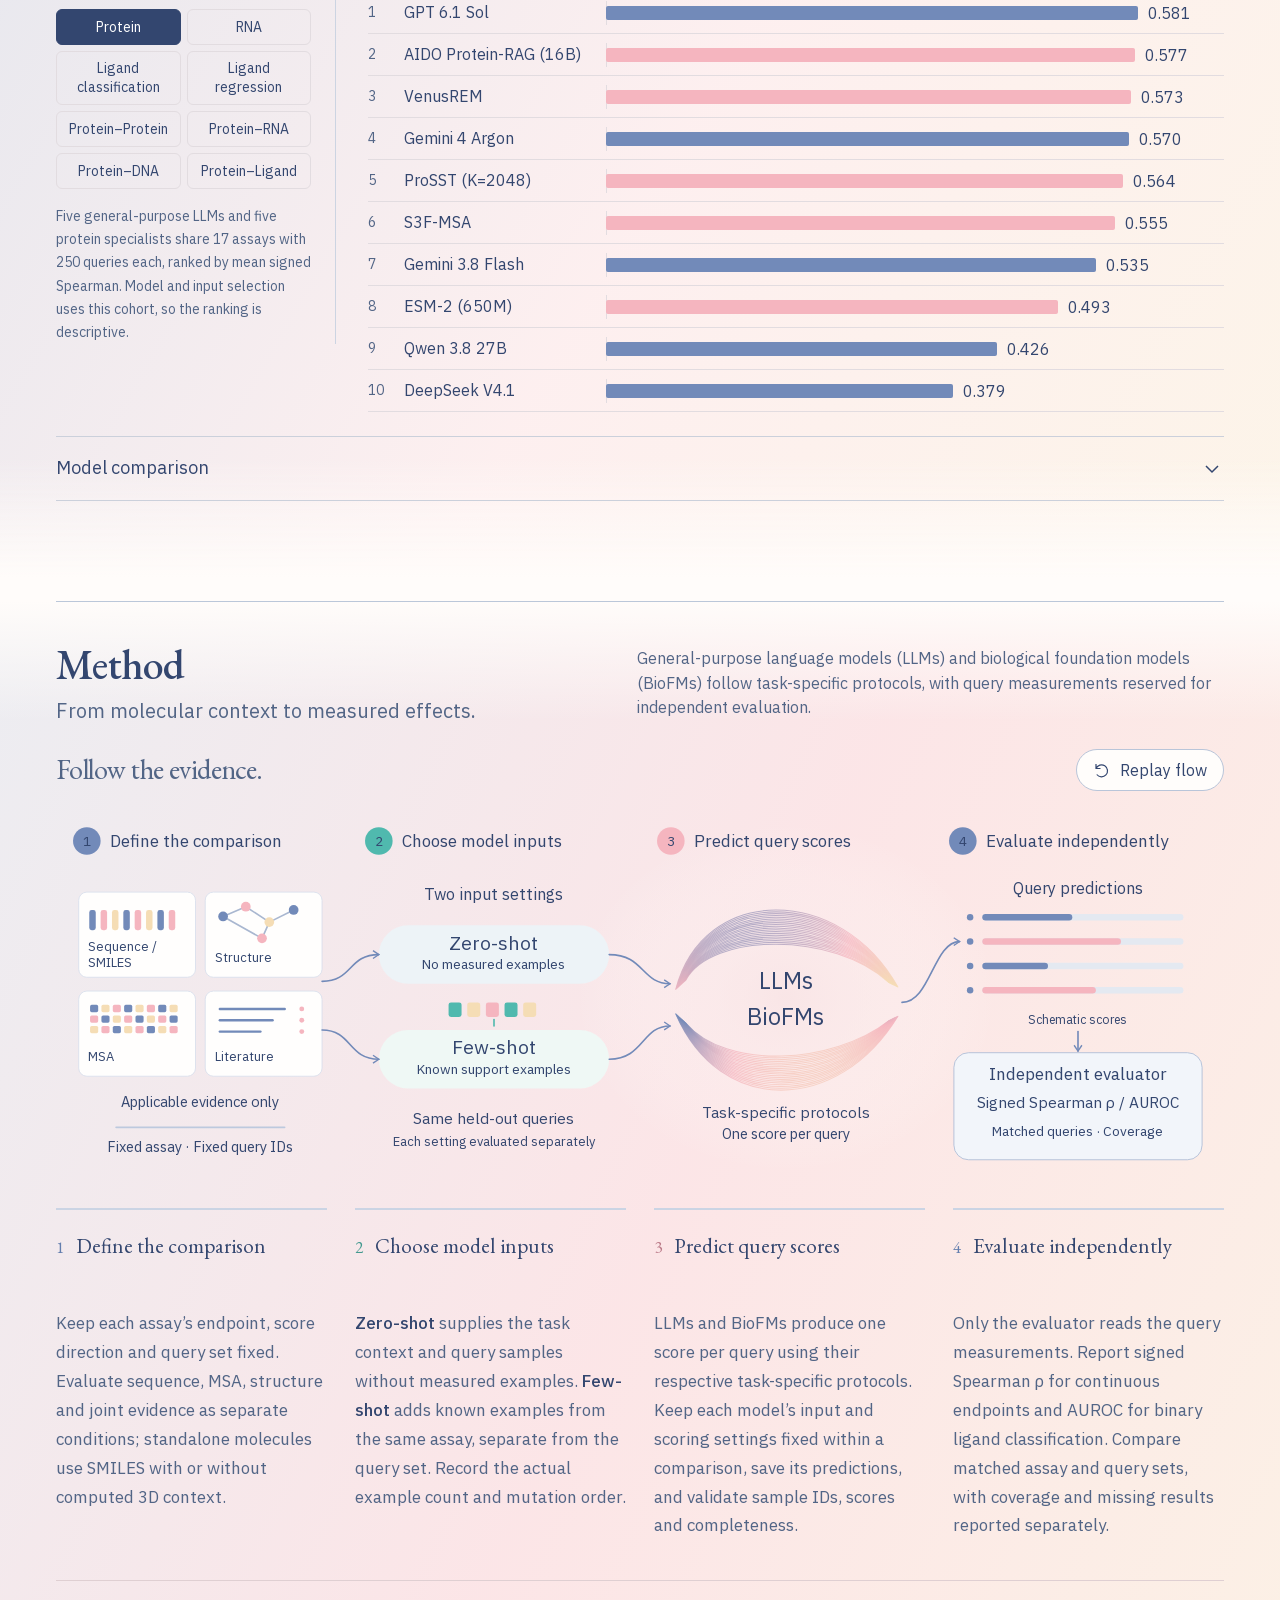
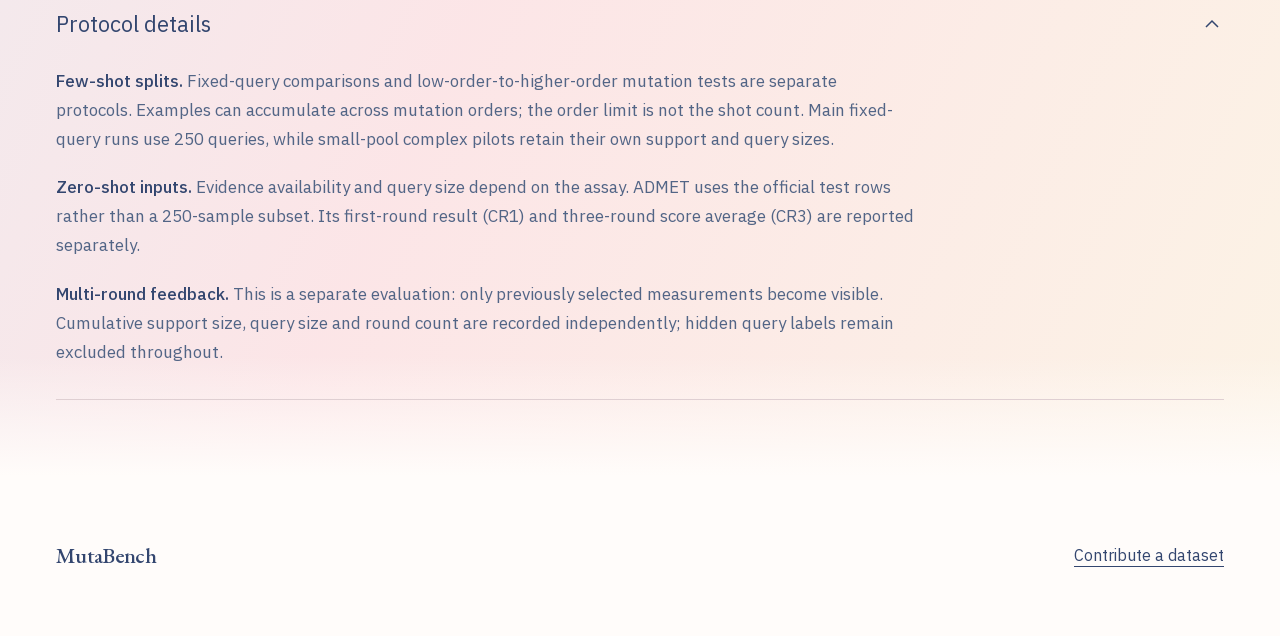
==== commit 8b8e3f79: "Tighten the introduction and show consecutive feedback rounds" ====
--- a/index.html
+++ b/index.html
@@ -10,7 +10,7 @@
   <link rel="stylesheet" href="site.css?v=f4541c01c460" />
   <link rel="stylesheet" href="home.css?v=afdafa60ad1d" />
   <link rel="stylesheet" href="dataset-structures.css?v=8957c007b747" />
-  <link rel="stylesheet" href="intro.css?v=41c568ab85bd" />
+  <link rel="stylesheet" href="intro.css?v=41843aa90ad2" />
   <link rel="stylesheet" href="method.css?v=9451ef13eda0" />
   <script src="molecular-background.js?v=a17ddd9b49c7" defer></script>
   <script src="assets/results/leaderboards.js?v=802b40bc9dd8" defer></script>
@@ -61,7 +61,7 @@
         <header class="part-heading intro-heading">
           <div class="part-heading-title">
             <h2 id="intro-title">What is MutaBench?</h2>
-            <p class="part-subtitle">How well do general-purpose AI models and models trained on biological data predict the effects of mutations? MutaBench checks their predictions against real lab measurements.</p>
+            <p class="part-subtitle">MutaBench compares general-purpose language models and biological foundation models on mutation prediction using real lab measurements.</p>
           </div>
         </header>
         <figure class="benchmark-diagram" aria-labelledby="benchmark-example">
@@ -95,19 +95,18 @@
             </div>
             <div class="benchmark-connector benchmark-merge" aria-hidden="true"><span></span></div>
             <div class="benchmark-card benchmark-lab">
-              <h3>Both predictions are checked against lab measurements</h3>
+              <h3>Check against the lab</h3>
               <p class="benchmark-value"><span>Measured activity</span> <strong>60%</strong></p>
             </div>
           </div>
         </figure>
         <div class="benchmark-results">
-          <p>See how the two model families perform across tasks.</p>
           <a class="benchmark-results-link" href="#results">Compare model results <span aria-hidden="true">↓</span></a>
         </div>
         <section class="benchmark-settings" aria-labelledby="benchmark-settings-title">
           <header class="benchmark-settings-heading">
             <h3 id="benchmark-settings-title">How we test the models</h3>
-            <p>Illustrative protein activity as a percentage of the original.</p>
+            <p>Illustrative activity values</p>
           </header>
           <div class="benchmark-settings-grid">
             <article class="benchmark-setting benchmark-setting-zero">
@@ -117,7 +116,6 @@
                 <span class="benchmark-variant-name"><span class="benchmark-variant-mark" aria-hidden="true"><i></i><i class="is-changed"></i><i></i><i class="is-changed"></i></span>Variant A</span>
                 <span class="benchmark-variant-action">Predict activity <b aria-hidden="true">?</b></span>
               </div>
-              <p class="benchmark-setting-note">The model sees the variant and the task.</p>
             </article>
             <article class="benchmark-setting benchmark-setting-few">
               <h4>Few-shot</h4>
@@ -126,7 +124,7 @@
                 <span class="benchmark-variant-name"><span class="benchmark-variant-mark" aria-hidden="true"><i></i><i class="is-changed"></i><i></i><i class="is-changed"></i></span>Variant A</span>
                 <span class="benchmark-variant-action">Predict activity <b aria-hidden="true">?</b></span>
               </div>
-              <p class="benchmark-example-label">Given from the same experiment</p>
+              <p class="benchmark-example-label">Given up front from the same experiment</p>
               <ul class="benchmark-examples" role="list">
                 <li class="benchmark-variant">
                   <span class="benchmark-variant-name"><span class="benchmark-variant-mark" aria-hidden="true"><i></i><i></i><i class="is-changed"></i><i></i></span>Variant B</span>
@@ -140,80 +138,69 @@
             </article>
             <article class="benchmark-setting benchmark-setting-multi">
               <h4>Multi-round</h4>
-              <p class="benchmark-setting-summary">Use lab feedback to guide the next pick.</p>
-              <ol class="benchmark-rounds" role="list">
-                <li>
-                  <p>Round 1 <span>· Model picks B</span></p>
-                  <div class="benchmark-variant">
-                    <span class="benchmark-variant-name"><span class="benchmark-variant-mark" aria-hidden="true"><i></i><i></i><i class="is-changed"></i><i></i></span>Variant B</span>
-                    <span class="benchmark-variant-action">Lab reveals <strong class="benchmark-measurement">45%</strong></span>
-                  </div>
-                </li>
-                <li>
-                  <p>Round 2 <span>· Model uses B’s result</span></p>
-                  <div class="benchmark-variant benchmark-target">
-                    <span class="benchmark-variant-name"><span class="benchmark-variant-mark" aria-hidden="true"><i></i><i></i><i></i><i class="is-changed"></i></span>Variant C</span>
-                    <span class="benchmark-variant-action">Next pick</span>
-                  </div>
-                </li>
+              <p class="benchmark-setting-summary">Each pick’s lab result guides the next round.</p>
+              <div class="benchmark-round-labels" aria-hidden="true"><span>Model pick</span><span>Lab result</span></div>
+              <ol class="benchmark-rounds" role="list" aria-label="Rounds showing the model’s pick and its lab result">
+                <li><span>Round 1</span> <strong>Variant B</strong> <strong class="benchmark-measurement">45%</strong></li>
+                <li><span>Round 2</span> <strong>Variant C</strong> <strong class="benchmark-measurement">75%</strong></li>
+                <li><span>Round 3</span> <strong>Variant D</strong> <strong class="benchmark-measurement">68%</strong></li>
               </ol>
-              <p class="benchmark-setting-note">The model sees measurements only for its picks.</p>
+              <p class="benchmark-round-more"><span aria-hidden="true">…</span> Repeat with feedback</p>
             </article>
           </div>
-          <p class="benchmark-settings-note">In zero-shot and few-shot, the lab measurements for the test variants are reserved for scoring.</p>
+          <p class="benchmark-settings-note">In zero-shot and few-shot, the lab result for A is revealed only for scoring.</p>
         </section>
-        <article class="intro-scope">
-          <h3>Across molecular systems</h3>
-          <div class="scope-visual">
-            <div class="scope-map" id="scope-molecules">
-              <div class="scope-lane"><div class="scope-domain"><span>Proteins</span><small>Mutation effects</small></div>
-                <svg class="scope-molecule molecule-protein" viewBox="0 0 160 64" role="img" aria-labelledby="scope-protein-title">
-                  <title id="scope-protein-title">Protein ribbon with gently turning folds; illustrative, not an experimental structure.</title>
-                  <g class="protein-fold molecule-motion">
-                    <path class="ribbon-back" d="M23 44C8 23 36 8 57 21S78 57 97 41 122 9 139 24"/>
-                    <path class="ribbon-front" d="M23 44C43 61 64 14 49 12S38 55 68 49 84 10 73 15 72 53 99 47 117 13 106 17 113 44 139 24"/>
-                    <path class="ribbon-glint" d="M24 42C44 57 63 15 49 14M50 38C60 61 88 40 81 24M86 39C99 57 120 33 111 21"/>
-                    <path class="ribbon-tail" d="M139 24q8 3 10 12"/>
-                    <circle class="molecule-accent" cx="68" cy="49" r="4"/>
-                  </g>
-                </svg>
-              </div>
-              <div class="scope-lane"><div class="scope-domain"><span>RNA</span><small>Mutation effects</small></div>
-                <svg class="scope-molecule molecule-rna" viewBox="0 0 160 64" role="img" aria-labelledby="scope-rna-title">
-                  <title id="scope-rna-title">Single RNA strand forming a paired stem and a gently flexing hairpin loop; schematic.</title>
-                  <g class="rna-stem">
-                    <path class="rna-backbone" d="M17 13q10 7 20 9H97M17 51q10-7 20-9H97"/>
-                    <path class="rna-pairs" d="M40 23v18M51 23v18M62 23v18M73 23v18M84 23v18"/>
-                    <path class="rna-pair-halves" d="M40 32v9M51 32v9M62 32v9M73 32v9M84 32v9"/>
-                  </g>
-                  <g class="rna-loop molecule-motion">
-                    <path class="rna-backbone" d="M97 22C110 7 137 8 140 29S111 58 97 42"/>
-                    <circle cx="113" cy="14" r="3"/><circle cx="132" cy="17" r="3"/><circle cx="140" cy="32" r="3"/><circle cx="131" cy="47" r="3"/><circle cx="111" cy="50" r="3"/>
-                  </g>
-                </svg>
-              </div>
-              <div class="scope-lane"><div class="scope-domain"><span>Complexes</span><small>Binding effects</small></div>
-                <svg class="scope-molecule molecule-interaction" viewBox="0 0 160 64" role="img" aria-labelledby="scope-interaction-title">
-                  <title id="scope-interaction-title">Two complementary molecular surfaces move slightly around a contact interface; schematic, not a binding simulation.</title>
-                  <g class="contact-left molecule-motion"><path class="contact-blue" d="M28 14C38 3 51 10 56 16 65 12 77 17 77 25 75 31 65 30 64 36 64 43 76 43 73 50 64 61 52 49 44 53 30 58 20 49 23 40 12 31 17 20 28 14Z"/><path class="contact-contour" d="M31 22c9-9 21 4 28 1M29 42q9-11 22 0"/></g>
-                  <g class="contact-bridges molecule-motion"><path d="m76 24 11 3M66 35h17m-9 12 12-4"/></g>
-                  <g class="contact-right molecule-motion"><path class="contact-pink" d="M93 14C101 7 110 12 116 10 131 6 140 17 136 26 148 36 137 48 127 47 122 58 106 55 100 49 90 52 82 48 85 42 89 36 94 38 95 32 96 26 83 29 85 22 86 18 88 17 93 14Z"/><path class="contact-contour" d="M106 21q13-5 18 5m-18 16q11 5 20-6"/></g>
-                </svg>
-              </div>
-              <div class="scope-lane"><div class="scope-domain"><span>Small molecules</span><small>Molecular properties</small></div>
-                <svg class="scope-molecule molecule-small" viewBox="0 0 160 64" role="img" aria-labelledby="scope-small-title">
-                  <title id="scope-small-title">Small-molecule bond diagram with a ring and a turning side group; schematic.</title>
-                  <g class="small-core molecule-motion">
-                    <path class="molecule-bond" d="m48 20 22-12 22 12v25L70 57 48 45Zm7 4 15-8m15 9v15M70 49l-15-8M48 20 30 11M48 45 29 54M92 20l21-8M92 45l22 9"/>
-                    <g class="small-branch molecule-motion"><path class="molecule-bond" d="m113 12 19 13 14-8"/><circle class="atom-rose" cx="146" cy="17" r="4"/></g>
-                    <circle class="atom-blue" cx="48" cy="20" r="4"/><circle class="atom-gold" cx="92" cy="45" r="4"/><circle class="atom-rose" cx="30" cy="11" r="4"/><circle class="atom-blue" cx="114" cy="54" r="3.5"/>
-                  </g>
-                </svg>
-              </div>
-            </div>
-            <div class="scope-motion-bar"><span>Molecular sketches</span><button class="scope-motion-toggle" type="button" aria-controls="scope-molecules" hidden><svg viewBox="0 0 16 16" aria-hidden="true"><path class="motion-pause" d="M5 3v10M11 3v10"/><path class="motion-play" d="m5 3 7 5-7 5Z"/></svg><span>Pause motion</span></button></div>
-          </div>
-          <p>Protein and RNA mutation effects, molecular interactions and small-molecule properties are evaluated within their own datasets and tasks.</p>
+        <article class="intro-scope scope-visual">
+          <div class="intro-scope-heading">
+            <h3>Across molecular systems</h3>
+            <button class="scope-motion-toggle" type="button" aria-controls="scope-molecules" hidden><svg viewBox="0 0 16 16" aria-hidden="true"><path class="motion-pause" d="M5 3v10M11 3v10"/><path class="motion-play" d="m5 3 7 5-7 5Z"/></svg><span>Pause motion</span></button>
+          </div>
+          <div class="scope-map" id="scope-molecules">
+            <div class="scope-lane"><div class="scope-domain"><span>Proteins</span><small>Mutation effects</small></div>
+              <svg class="scope-molecule molecule-protein" viewBox="0 0 160 64" role="img" aria-labelledby="scope-protein-title">
+                <title id="scope-protein-title">Protein ribbon with gently turning folds; illustrative, not an experimental structure.</title>
+                <g class="protein-fold molecule-motion">
+                  <path class="ribbon-back" d="M23 44C8 23 36 8 57 21S78 57 97 41 122 9 139 24"/>
+                  <path class="ribbon-front" d="M23 44C43 61 64 14 49 12S38 55 68 49 84 10 73 15 72 53 99 47 117 13 106 17 113 44 139 24"/>
+                  <path class="ribbon-glint" d="M24 42C44 57 63 15 49 14M50 38C60 61 88 40 81 24M86 39C99 57 120 33 111 21"/>
+                  <path class="ribbon-tail" d="M139 24q8 3 10 12"/>
+                  <circle class="molecule-accent" cx="68" cy="49" r="4"/>
+                </g>
+              </svg>
+            </div>
+            <div class="scope-lane"><div class="scope-domain"><span>RNA</span><small>Mutation effects</small></div>
+              <svg class="scope-molecule molecule-rna" viewBox="0 0 160 64" role="img" aria-labelledby="scope-rna-title">
+                <title id="scope-rna-title">Single RNA strand forming a paired stem and a gently flexing hairpin loop; schematic.</title>
+                <g class="rna-stem">
+                  <path class="rna-backbone" d="M17 13q10 7 20 9H97M17 51q10-7 20-9H97"/>
+                  <path class="rna-pairs" d="M40 23v18M51 23v18M62 23v18M73 23v18M84 23v18"/>
+                  <path class="rna-pair-halves" d="M40 32v9M51 32v9M62 32v9M73 32v9M84 32v9"/>
+                </g>
+                <g class="rna-loop molecule-motion">
+                  <path class="rna-backbone" d="M97 22C110 7 137 8 140 29S111 58 97 42"/>
+                  <circle cx="113" cy="14" r="3"/><circle cx="132" cy="17" r="3"/><circle cx="140" cy="32" r="3"/><circle cx="131" cy="47" r="3"/><circle cx="111" cy="50" r="3"/>
+                </g>
+              </svg>
+            </div>
+            <div class="scope-lane"><div class="scope-domain"><span>Complexes</span><small>Binding effects</small></div>
+              <svg class="scope-molecule molecule-interaction" viewBox="0 0 160 64" role="img" aria-labelledby="scope-interaction-title">
+                <title id="scope-interaction-title">Two complementary molecular surfaces move slightly around a contact interface; schematic, not a binding simulation.</title>
+                <g class="contact-left molecule-motion"><path class="contact-blue" d="M28 14C38 3 51 10 56 16 65 12 77 17 77 25 75 31 65 30 64 36 64 43 76 43 73 50 64 61 52 49 44 53 30 58 20 49 23 40 12 31 17 20 28 14Z"/><path class="contact-contour" d="M31 22c9-9 21 4 28 1M29 42q9-11 22 0"/></g>
+                <g class="contact-bridges molecule-motion"><path d="m76 24 11 3M66 35h17m-9 12 12-4"/></g>
+                <g class="contact-right molecule-motion"><path class="contact-pink" d="M93 14C101 7 110 12 116 10 131 6 140 17 136 26 148 36 137 48 127 47 122 58 106 55 100 49 90 52 82 48 85 42 89 36 94 38 95 32 96 26 83 29 85 22 86 18 88 17 93 14Z"/><path class="contact-contour" d="M106 21q13-5 18 5m-18 16q11 5 20-6"/></g>
+              </svg>
+            </div>
+            <div class="scope-lane"><div class="scope-domain"><span>Small molecules</span><small>Molecular properties</small></div>
+              <svg class="scope-molecule molecule-small" viewBox="0 0 160 64" role="img" aria-labelledby="scope-small-title">
+                <title id="scope-small-title">Small-molecule bond diagram with a ring and a turning side group; schematic.</title>
+                <g class="small-core molecule-motion">
+                  <path class="molecule-bond" d="m48 20 22-12 22 12v25L70 57 48 45Zm7 4 15-8m15 9v15M70 49l-15-8M48 20 30 11M48 45 29 54M92 20l21-8M92 45l22 9"/>
+                  <g class="small-branch molecule-motion"><path class="molecule-bond" d="m113 12 19 13 14-8"/><circle class="atom-rose" cx="146" cy="17" r="4"/></g>
+                  <circle class="atom-blue" cx="48" cy="20" r="4"/><circle class="atom-gold" cx="92" cy="45" r="4"/><circle class="atom-rose" cx="30" cy="11" r="4"/><circle class="atom-blue" cx="114" cy="54" r="3.5"/>
+                </g>
+              </svg>
+            </div>
+          </div>
         </article>
       </div>
     </section>
--- a/intro.css
+++ b/intro.css
@@ -1,40 +1,40 @@
 .intro-part {
   --section-wash: linear-gradient(115deg, #728ab909, #f5b5bf10 50%, #f5ddb514);
-  padding-bottom: 80px;
-}
-.home-page .page-part .intro-heading { display: block; margin-bottom: 24px; }
+}
+.home-page .intro-part { padding-block: 24px 30px; }
+.home-page .page-part .intro-heading { display: block; margin-bottom: 14px; }
 .home-page .page-part .intro-heading .part-subtitle {
-  max-width: 77ch;
+  max-width: 104ch;
   font-size: clamp(16px, 2.25vw, 20px);
-  line-height: 1.55;
+  line-height: 1.45;
 }
 .benchmark-diagram { margin: 0; }
 .benchmark-diagram figcaption {
   display: flex;
   flex-wrap: wrap;
   gap: 4px 12px;
-  margin-bottom: 14px;
+  margin-bottom: 8px;
   font-size: 14px;
   color: var(--muted);
 }
 .benchmark-diagram figcaption strong { color: var(--ink); font-weight: 600; }
 .benchmark-flow {
   --connector: #8394b1;
-  --connector-size: clamp(22px, 4.3vw, 64px);
+  --connector-size: clamp(22px, 3.4vw, 52px);
   display: grid;
   grid-template-columns: minmax(0, .95fr) var(--connector-size) minmax(0, 1.3fr) var(--connector-size) minmax(0, .95fr);
   grid-template-rows: auto 1fr;
-  row-gap: 10px;
+  row-gap: 6px;
 }
 .benchmark-card {
   min-width: 0;
   border: 1px solid #c6d1e2;
   border-radius: 14px;
-  padding: clamp(15px, 2vw, 28px);
+  padding: clamp(12px, 1.55vw, 22px);
   background: #fffcfa;
 }
 .benchmark-card h3 {
-  font: 500 clamp(24px, 2.6vw, 34px)/1.12 var(--serif);
+  font: 500 clamp(22px, 2.2vw, 29px)/1.12 var(--serif);
   letter-spacing: -.025em;
   text-wrap: pretty;
 }
@@ -53,7 +53,7 @@
   display: flex;
   align-items: center;
   gap: clamp(7px, 1vw, 13px);
-  margin-top: 22px;
+  margin-top: 12px;
   width: max-content;
 }
 .benchmark-chain::before {
@@ -78,8 +78,8 @@
   outline: 2px solid #ead1da;
   outline-offset: 2px;
 }
-.benchmark-chain-label { margin-top: 9px; font-size: 14px; color: #7b4b60; }
-.benchmark-prompt { margin-top: 14px; font-size: 17px; line-height: 1.45; }
+.benchmark-chain-label { margin-top: 7px; font-size: 14px; color: #7b4b60; }
+.benchmark-prompt { margin-top: 8px; font-size: 16px; line-height: 1.45; }
 .benchmark-model-stage {
   grid-area: 1 / 3 / 3;
   display: grid;
@@ -87,8 +87,8 @@
   min-width: 0;
 }
 .benchmark-model-stage > h3 { font: 600 15px/1.4 var(--sans); text-align: center; }
-.benchmark-models { display: grid; grid-auto-rows: 1fr; gap: 10px; }
-.benchmark-model { display: flex; flex-direction: column; gap: 3px; padding-block: 13px; }
+.benchmark-models { display: grid; grid-auto-rows: 1fr; gap: 7px; }
+.benchmark-model { display: flex; flex-direction: column; gap: 1px; padding-block: 8px; }
 .benchmark-llm { background: #edf1f8; }
 .benchmark-biofm { border-color: #dfbecb; background: #f8edf1; }
 .benchmark-model h4 { margin: 0; font: 600 16px/1.3 var(--sans); color: var(--ink); }
@@ -102,9 +102,9 @@
   color: var(--muted);
   font-size: 15px;
 }
-.benchmark-model .benchmark-value { margin-top: auto; padding-top: 6px; }
+.benchmark-model .benchmark-value { margin-top: auto; padding-top: 3px; }
 .benchmark-value strong { color: var(--ink); font: 500 28px/1 var(--serif); font-variant-numeric: lining-nums tabular-nums; }
-.benchmark-lab .benchmark-value { margin-top: 16px; }
+.benchmark-lab .benchmark-value { margin-top: 8px; }
 .benchmark-lab .benchmark-value strong { font-size: 36px; }
 .benchmark-connector { position: relative; grid-row: 2; }
 .benchmark-connector::before, .benchmark-connector::after, .benchmark-connector span {
@@ -128,14 +128,7 @@
 .benchmark-merge::before { right: 0; }
 .benchmark-merge span { left: 0; border-right: 1px solid var(--connector); }
 .benchmark-merge::after { right: 2px; top: calc(50% - 3px); }
-.benchmark-results {
-  display: flex;
-  align-items: center;
-  flex-wrap: wrap;
-  gap: 10px 20px;
-  margin-top: 20px;
-}
-.benchmark-results p { font-size: 16px; line-height: 1.45; }
+.benchmark-results { margin-top: 10px; }
 .benchmark-results-link {
   display: inline-flex;
   align-items: center;
@@ -152,8 +145,8 @@
 .benchmark-results-link:hover { background: #465b86; }
 .benchmark-results-link:focus-visible { outline: 2px solid #526b99; outline-offset: 3px; }
 .benchmark-settings, .intro-scope {
-  margin-top: 30px;
-  padding-top: 26px;
+  margin-top: 16px;
+  padding-top: 14px;
   border-top: 1px solid #c4ccdb;
 }
 .benchmark-settings h3, .intro-scope h3 { font: 500 27px/1.2 var(--serif); }
@@ -163,22 +156,22 @@
   justify-content: space-between;
   flex-wrap: wrap;
   gap: 6px 20px;
-  margin-bottom: 14px;
-}
-.benchmark-settings-heading p, .benchmark-setting-note, .benchmark-settings-note {
+  margin-bottom: 9px;
+}
+.benchmark-settings-heading p, .benchmark-settings-note {
   font-size: 14px;
   line-height: 1.45;
 }
 .benchmark-settings-grid {
   display: grid;
   grid-template-columns: repeat(3, minmax(0, 1fr));
-  gap: 14px;
+  gap: 10px;
 }
 .benchmark-setting {
   --setting-edge: #bfd0e7;
   --setting-tint: #edf2f9;
   min-width: 0;
-  padding: 16px;
+  padding: 11px 12px;
   border: 1px solid var(--setting-edge);
   border-top: 3px solid var(--setting-edge);
   border-radius: 12px;
@@ -187,15 +180,15 @@
 .benchmark-setting-few { --setting-edge: #ddb9ca; --setting-tint: #f8edf2; }
 .benchmark-setting-multi { --setting-edge: #dcc7a5; --setting-tint: #fbf4e8; }
 .benchmark-setting h4 { font: 500 25px/1.1 var(--serif); }
-.benchmark-setting-summary { margin-top: 4px; margin-bottom: 14px; font-size: 15px; line-height: 1.4; }
+.benchmark-setting-summary { margin-top: 4px; margin-bottom: 8px; font-size: 15px; line-height: 1.4; }
 .benchmark-variant {
   display: flex;
   align-items: center;
   justify-content: space-between;
   gap: 4px 8px;
   flex-wrap: wrap;
-  min-height: 42px;
-  padding: 5px 9px;
+  min-height: 34px;
+  padding: 4px 8px;
   border: 1px solid #c9d4e5;
   border-radius: 7px;
   background: #fffcfa;
@@ -235,51 +228,49 @@
 .benchmark-variant-action { color: var(--muted); font-size: 13px; }
 .benchmark-variant-action b { margin-left: 3px; color: var(--ink); }
 .benchmark-measurement { color: #62491f; font-weight: 600; font-variant-numeric: tabular-nums; }
-.benchmark-setting-note { margin-top: 10px; }
-.benchmark-example-label, .benchmark-rounds p { margin-bottom: 5px; font-size: 13px; line-height: 1.35; }
-.benchmark-example-label { margin-top: 10px; }
-.benchmark-examples, .benchmark-rounds {
-  margin: 0;
-  padding: 0;
-  list-style: none;
-}
+.benchmark-example-label { margin: 7px 0 4px; font-size: 13px; line-height: 1.35; }
+.benchmark-examples, .benchmark-rounds { margin: 0; padding: 0; list-style: none; }
 .benchmark-examples { display: grid; grid-template-columns: repeat(2, minmax(0, 1fr)); gap: 6px; }
 .benchmark-examples .benchmark-variant { column-gap: 6px; }
-.benchmark-rounds { padding-left: 12px; border-left: 1px solid var(--setting-edge); }
-.benchmark-rounds li { position: relative; }
-.benchmark-rounds li + li { margin-top: 8px; }
-.benchmark-rounds li::before {
-  content: "";
-  position: absolute;
-  top: 5px;
-  left: -16px;
-  width: 7px;
-  height: 7px;
-  border: 1px solid #9c7a49;
-  border-radius: 50%;
+.benchmark-round-labels, .benchmark-rounds li {
+  display: grid;
+  grid-template-columns: 60px minmax(0, 1fr) auto;
+  align-items: center;
+  gap: 8px;
+  padding-inline: 8px;
+  font-size: 13px;
+}
+.benchmark-round-labels { color: var(--muted); padding-bottom: 3px; }
+.benchmark-round-labels span:first-child { grid-column: 2; }
+.benchmark-rounds {
+  border: 1px solid var(--setting-edge);
+  border-radius: 7px;
   background: var(--setting-tint);
 }
-.benchmark-rounds p { color: var(--ink); font-weight: 600; }
-.benchmark-rounds p span { color: var(--muted); font-weight: 400; }
-.benchmark-settings-note { margin-top: 10px; }
-.intro-scope h3 { margin-bottom: 14px; }
-.intro-scope > p { margin-top: 9px; font-size: 16px; line-height: 1.55; }
+.benchmark-rounds li { min-height: 27px; color: var(--ink); }
+.benchmark-rounds li + li { border-top: 1px solid var(--setting-edge); }
+.benchmark-rounds li > span { color: var(--muted); }
+.benchmark-rounds .benchmark-measurement { min-width: 57px; text-align: right; }
+.benchmark-round-more { margin-top: 4px; font-size: 13px; }
+.benchmark-round-more span { margin-inline: 8px 3px; font-weight: 600; }
+.benchmark-settings-note { margin-top: 6px; }
+.intro-scope-heading { display: flex; align-items: center; justify-content: space-between; flex-wrap: wrap; gap: 4px 12px; margin-bottom: 7px; }
 @media (max-width: 999px) {
   .benchmark-settings-grid { grid-template-columns: 1fr; }
 }
 @media (min-width: 1000px) {
-  .intro-scope .scope-map { grid-template-columns: repeat(4, minmax(0, 1fr)); grid-template-rows: auto; height: auto; }
+  .intro-scope .scope-map { grid-template-columns: repeat(4, minmax(0, 1fr)); }
   .intro-scope .scope-lane { margin-left: 0; padding-inline: 10px; gap: 6px; }
   .intro-scope .scope-molecule { width: clamp(74px, 8vw, 140px); flex-basis: clamp(74px, 8vw, 140px); }
 }
 @media (max-width: 899px) {
   .benchmark-flow { grid-template-columns: minmax(0, 1fr); grid-template-rows: none; gap: 0; }
   .benchmark-question, .benchmark-lab, .benchmark-connector, .benchmark-model-stage { grid-area: auto; }
-  .benchmark-card { padding: 14px 16px; }
+  .benchmark-card { padding: 10px 12px; }
   .benchmark-model-stage { display: block; }
   .benchmark-model-stage > h3 { margin-bottom: 8px; }
   .benchmark-models { grid-template-columns: repeat(2, minmax(0, 1fr)); }
-  .benchmark-connector { height: 25px; }
+  .benchmark-connector { height: 18px; }
   .benchmark-connector::before { top: auto; left: 50%; width: 0; height: 50%; border-top: 0; border-left: 1px solid var(--connector); }
   .benchmark-connector span { inset: auto calc(25% - 2.5px); width: auto; height: 50%; border-inline: 1px solid var(--connector); }
   .benchmark-split::before, .benchmark-merge span { top: 0; }
@@ -287,25 +278,25 @@
   .benchmark-split span { border-bottom: 0; }
   .benchmark-merge span { border-top: 0; }
   .benchmark-merge::after { right: auto; top: auto; bottom: 1px; left: calc(50% - 3px); transform: rotate(135deg); }
-  .benchmark-chain, .benchmark-lab .benchmark-value { margin-top: 12px; }
+  .benchmark-chain, .benchmark-lab .benchmark-value { margin-top: 7px; }
   .benchmark-prompt { margin-top: 8px; }
 }
 @media (max-width: 600px) {
-  .intro-part { padding-top: 20px; }
-  .home-page .page-part .intro-heading { margin-bottom: 16px; }
+  .home-page .intro-part { padding-block: 14px 20px; }
+  .home-page .page-part .intro-heading { margin-bottom: 10px; }
   .benchmark-diagram figcaption { font-size: 13px; }
   .benchmark-model h4, .benchmark-prompt { font-size: 15px; }
   .benchmark-model { padding: 10px; }
   .benchmark-model > p { font-size: 13px; }
 }
 
-.scope-map { display: grid; grid-template-rows: repeat(4, 58px); gap: 8px; height: 256px; }
+.scope-map { display: grid; grid-template-columns: repeat(2, minmax(0, 1fr)); gap: 6px; }
 .scope-lane { --lane: #728ab9; --lane-edge: #c7d3e4; --lane-wash: #edf1f7; display: flex; align-items: center; justify-content: space-between; gap: 16px; padding: 0 14px 0 20px; border-radius: 0 8px 8px 0; border-left: 3px solid var(--lane); background: linear-gradient(90deg, var(--lane-wash), #fffdfb45); }
-.scope-lane:nth-child(2) { --lane: #bd8096; --lane-edge: #e6c9d4; --lane-wash: #f9edf1; margin-left: 17px; }
-.scope-lane:nth-child(3) { --lane: #8b86a6; --lane-edge: #d4d0e1; --lane-wash: #f1eff7; margin-left: 34px; }
-.scope-lane:nth-child(4) { --lane: #b5996e; --lane-edge: #e4d5bd; --lane-wash: #faf3e8; margin-left: 51px; }
+.scope-lane:nth-child(2) { --lane: #bd8096; --lane-edge: #e6c9d4; --lane-wash: #f9edf1; }
+.scope-lane:nth-child(3) { --lane: #8b86a6; --lane-edge: #d4d0e1; --lane-wash: #f1eff7; }
+.scope-lane:nth-child(4) { --lane: #b5996e; --lane-edge: #e4d5bd; --lane-wash: #faf3e8; }
 .scope-domain { display: grid; gap: 1px; }
-.scope-domain > span { font: 24px/1.1 var(--serif); color: var(--ink); }
+.scope-domain > span { font: 21px/1.1 var(--serif); color: var(--ink); }
 .scope-domain small { font: 13px/1.5 var(--sans); color: var(--muted); }
 /* Compact molecular drawings use paths only; independent of the dataset atlas. */
 .scope-molecule { width: 160px; height: 58px; flex: 0 0 160px; overflow: hidden; fill: none; stroke-linecap: round; stroke-linejoin: round; }
@@ -327,8 +318,7 @@
 .atom-blue { fill: #728ab9; stroke: #fffcfa; stroke-width: 1; }
 .atom-rose { fill: #d395aa; stroke: #fffcfa; stroke-width: 1; }
 .atom-gold { fill: #dfc18f; stroke: #a68a60; stroke-width: 1; }
-.scope-motion-bar { height: 30px; display: flex; align-items: center; justify-content: space-between; gap: 8px; color: var(--muted); font: 12px/1.5 var(--sans); }
-.scope-motion-toggle { display: inline-flex; align-items: center; gap: 6px; min-height: 28px; padding: 2px 0 2px 8px; border: 0; background: none; color: var(--muted); font: inherit; cursor: pointer; }
+.scope-motion-toggle { display: inline-flex; align-items: center; gap: 6px; min-height: 28px; padding: 2px 0 2px 8px; border: 0; background: none; color: var(--muted); font: 13px/1.5 var(--sans); cursor: pointer; }
 .scope-motion-toggle[hidden] { display: none; }
 .scope-motion-toggle svg { width: 12px; height: 12px; stroke: currentColor; stroke-width: 1.5; fill: none; }
 .scope-motion-toggle .motion-play, .scope-motion-toggle[data-paused] .motion-pause { display: none; }
@@ -352,10 +342,11 @@
 @keyframes scope-contact-links { 0%, 100% { opacity: .25; } 50% { opacity: .9; } }
 @keyframes scope-ring { 0%, 100% { transform: rotate(-3deg); } 50% { transform: rotate(3deg); } }
 @keyframes scope-side-group { 0%, 100% { transform: rotate(0); } 50% { transform: rotate(14deg); } }
-@media (max-width: 950px) {
-  .scope-lane:nth-child(n) { margin-left: 0; gap: 8px; padding-inline: 12px; }
-  .scope-molecule { width: 112px; flex-basis: 112px; }
-  .scope-domain > span { font-size: 22px; }
+@media (max-width: 999px) {
+  .scope-lane { gap: 4px; padding-inline: 7px; min-height: 47px; }
+  .scope-molecule { width: clamp(36px, 10vw, 72px); height: 42px; flex-basis: clamp(36px, 10vw, 72px); }
+  .scope-domain > span { font-size: clamp(16px, 3.8vw, 21px); }
+  .scope-domain small { font-size: 11px; line-height: 1.3; }
 }
 @media (prefers-reduced-motion: reduce) {
   .scope-visual .molecule-motion { animation: none; }
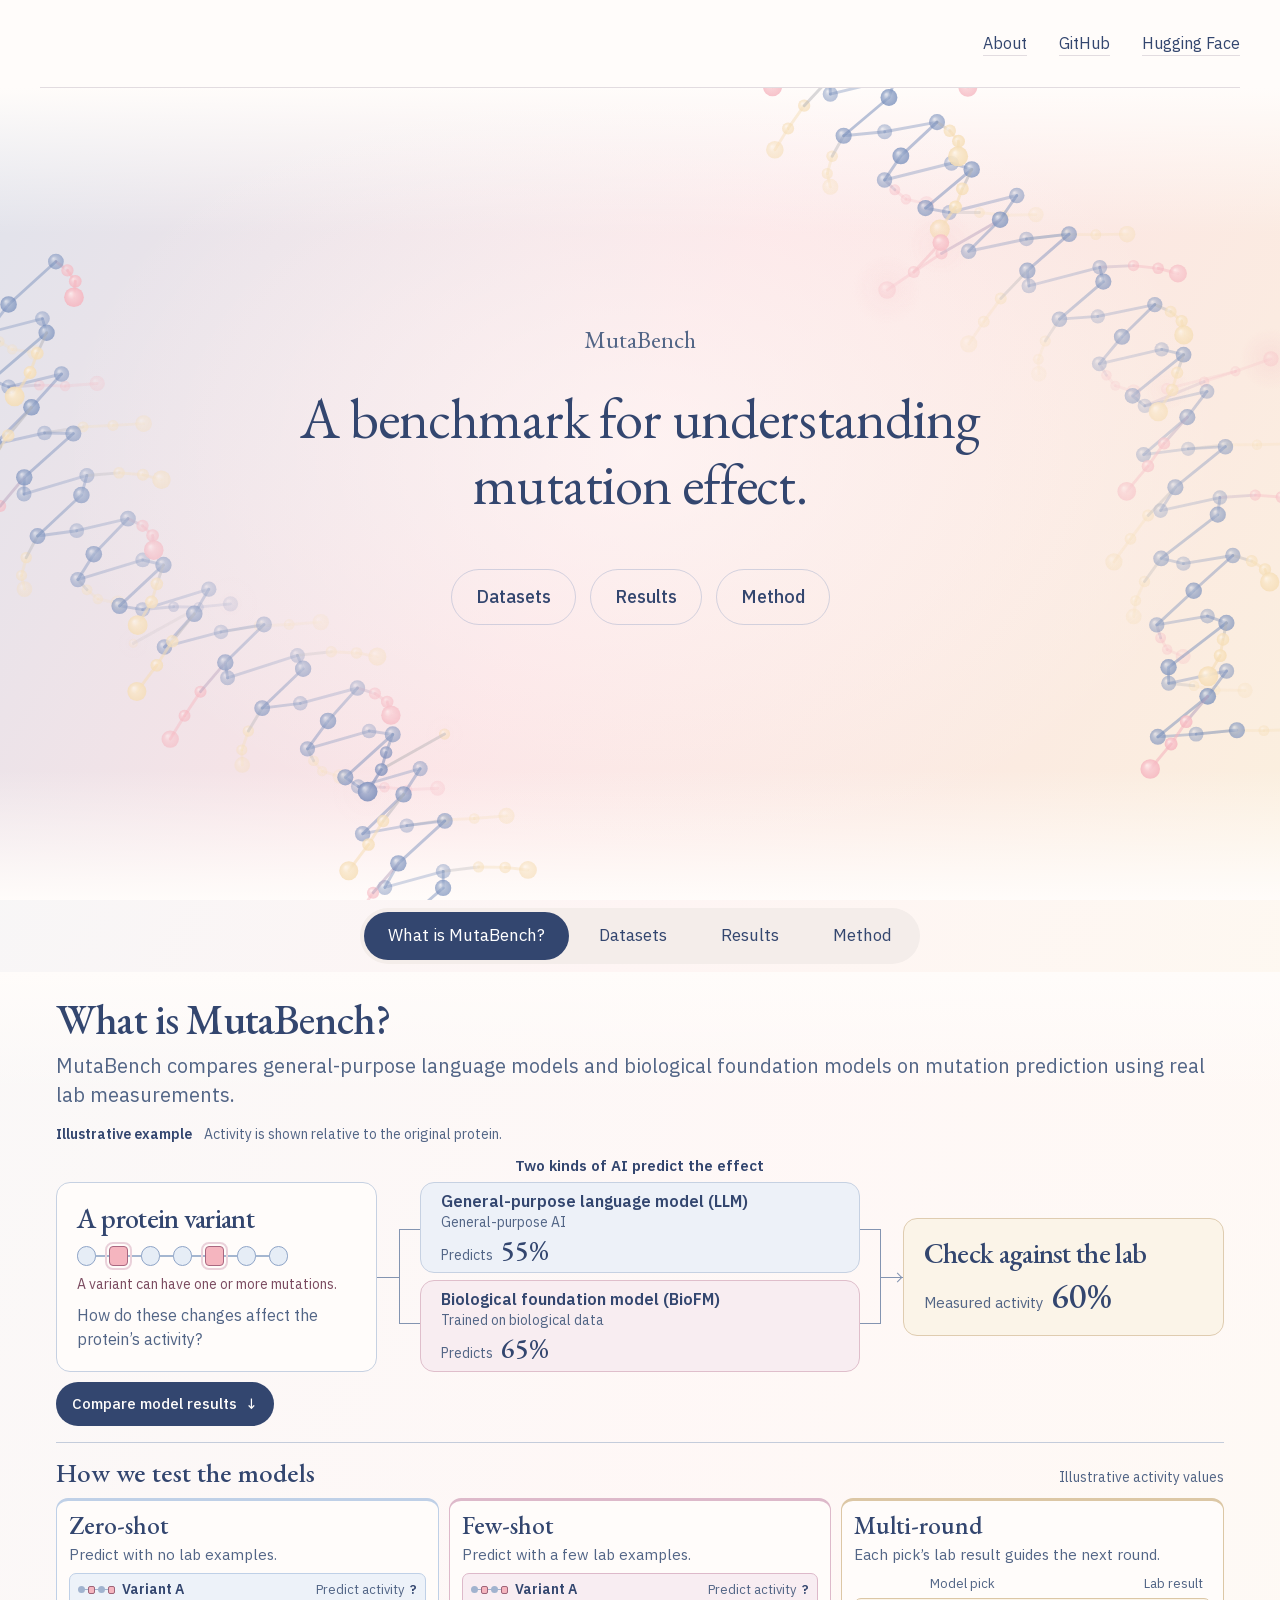
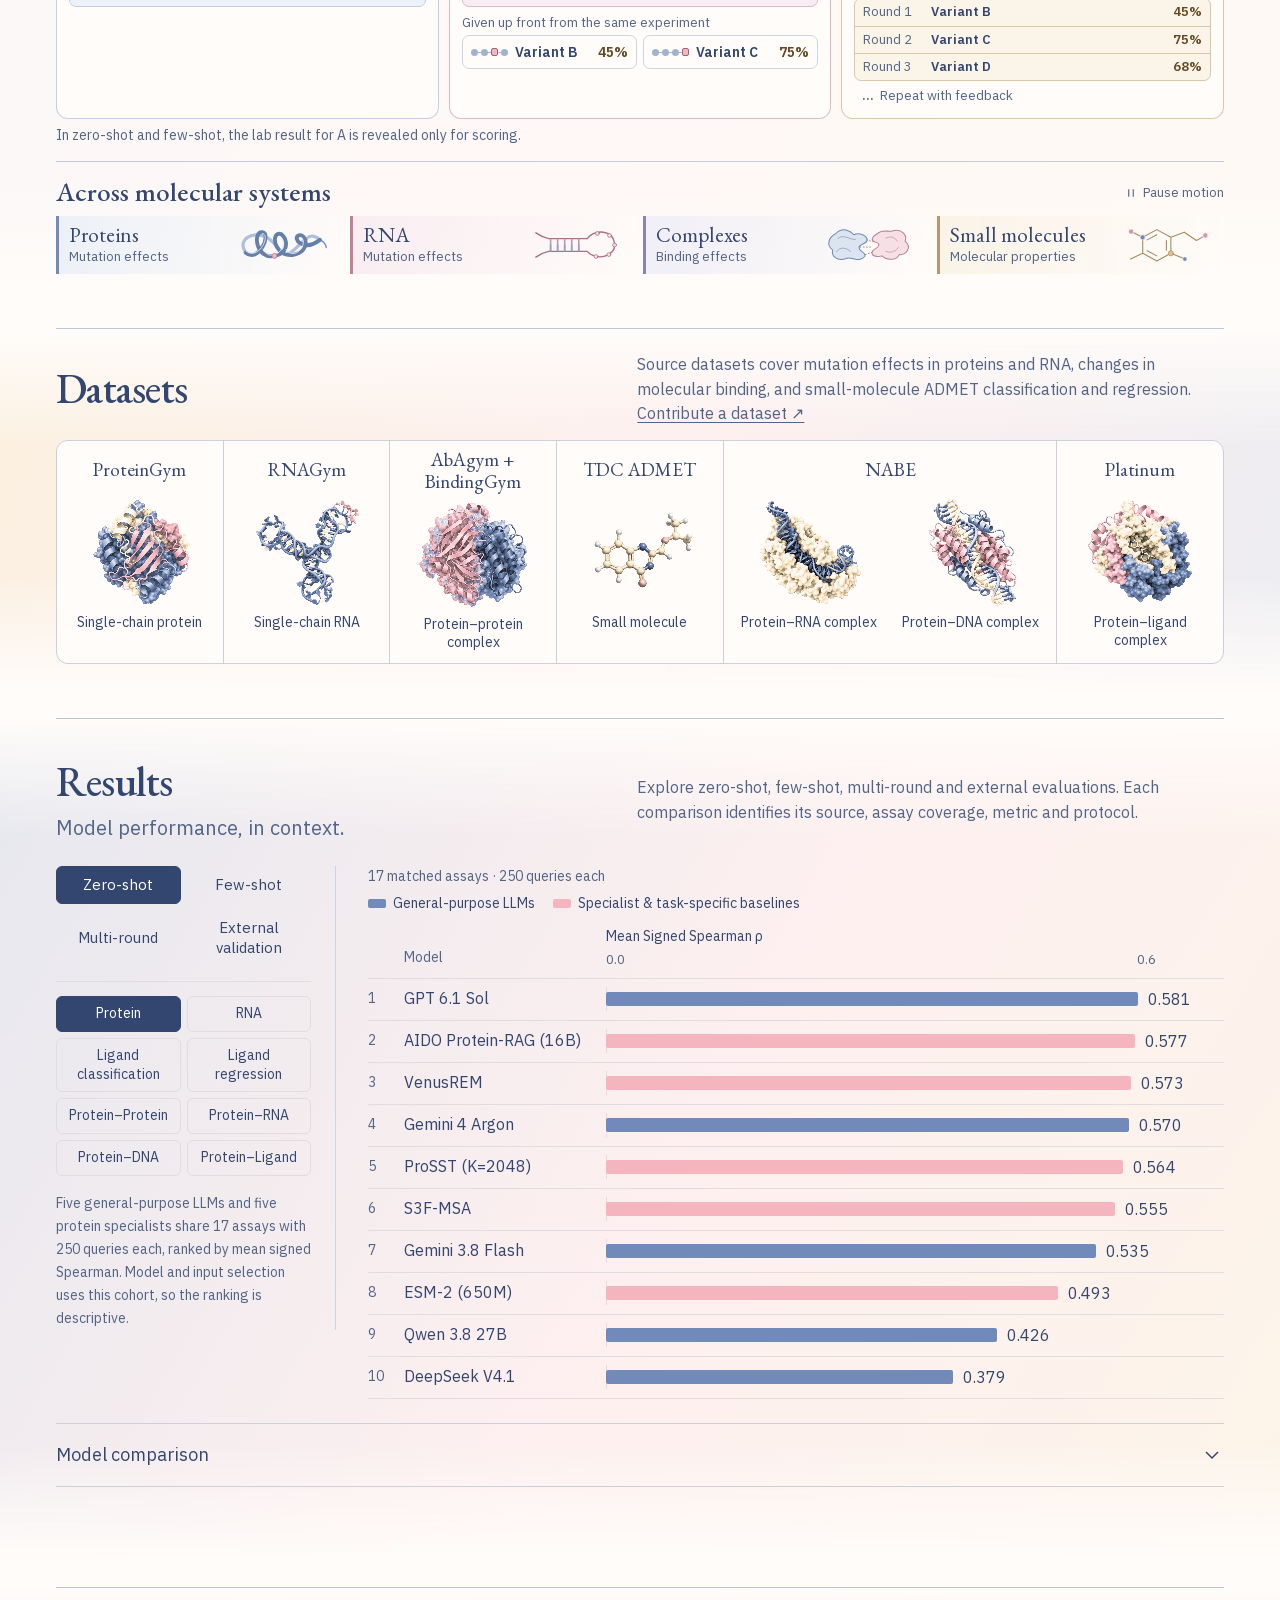
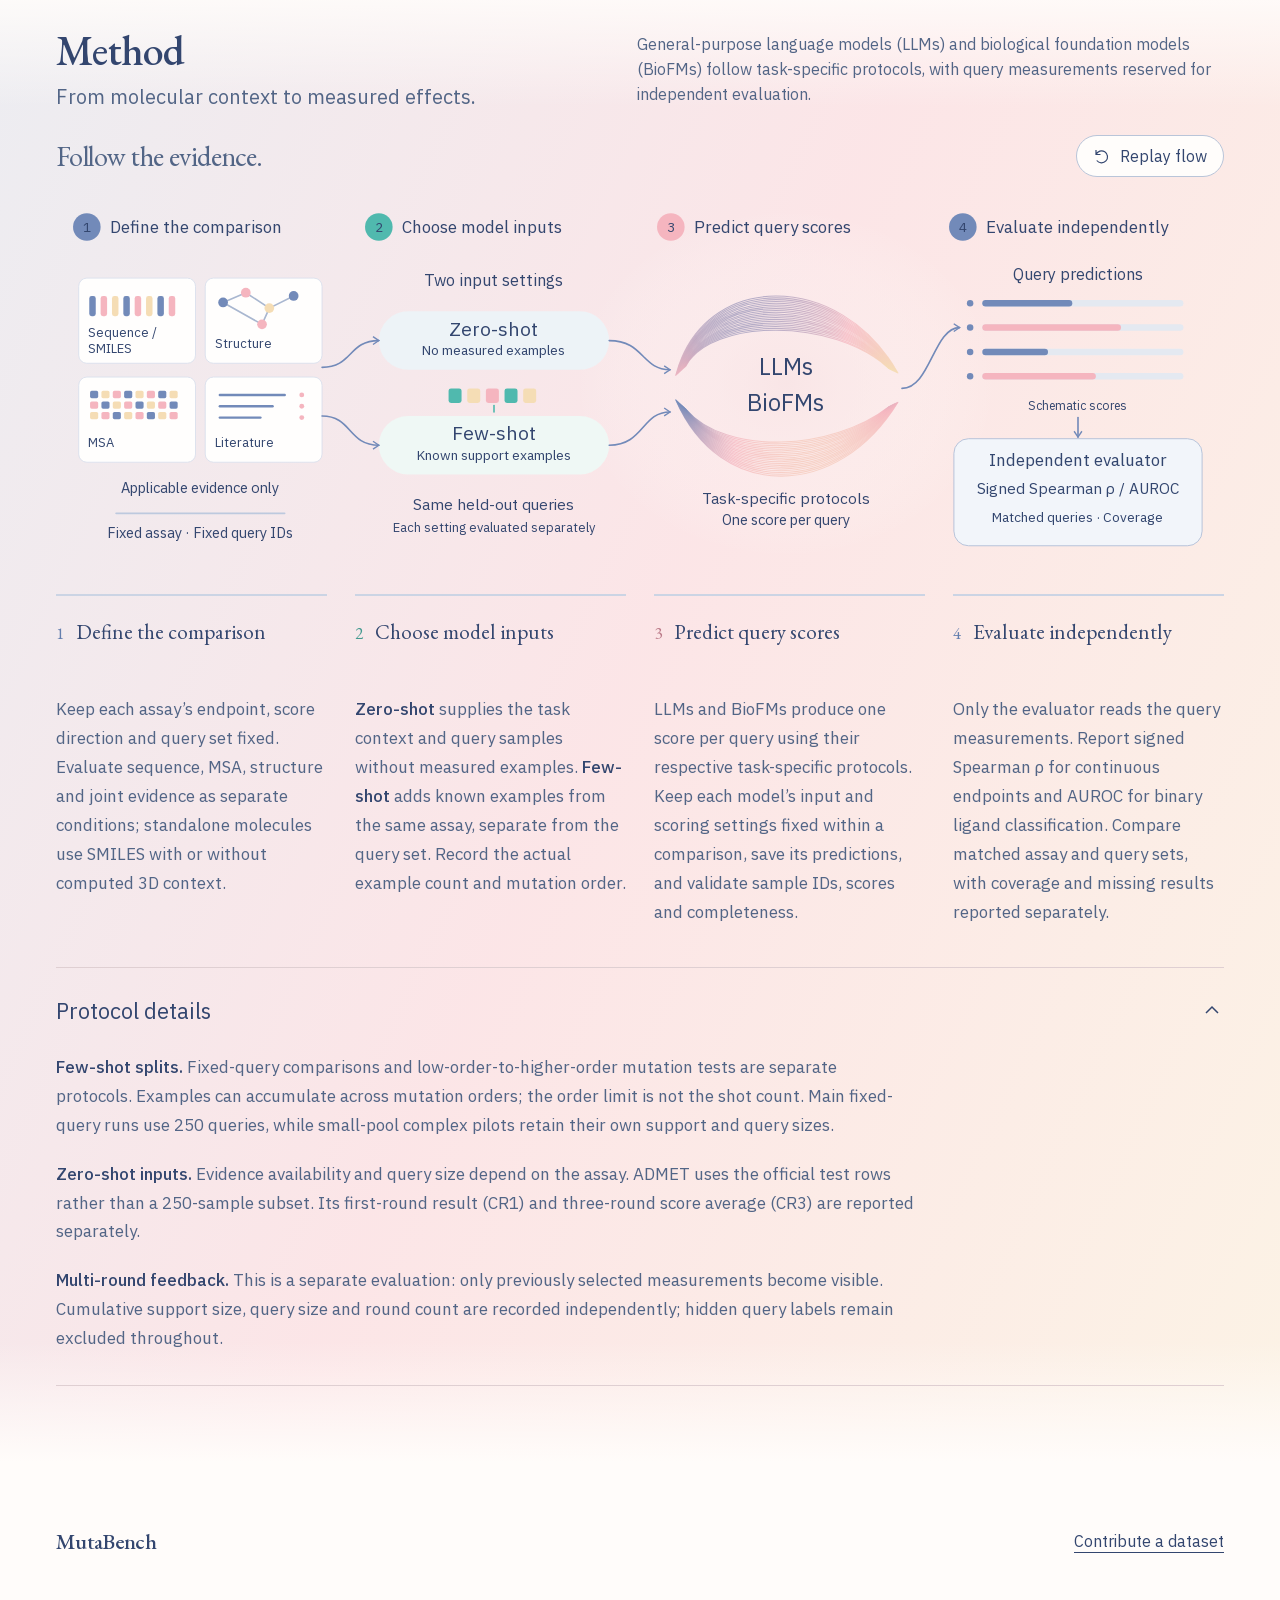
==== commit ab0a6ba1: "Condense the dataset atlas across screen sizes" ====
--- a/index.html
+++ b/index.html
@@ -9,7 +9,7 @@
   <link rel="stylesheet" href="fonts.css?v=0cfbb8a221e9" />
   <link rel="stylesheet" href="site.css?v=f4541c01c460" />
   <link rel="stylesheet" href="home.css?v=afdafa60ad1d" />
-  <link rel="stylesheet" href="dataset-structures.css?v=8957c007b747" />
+  <link rel="stylesheet" href="dataset-structures.css?v=ea9a8b2ef953" />
   <link rel="stylesheet" href="intro.css?v=41843aa90ad2" />
   <link rel="stylesheet" href="method.css?v=9451ef13eda0" />
   <script src="molecular-background.js?v=a17ddd9b49c7" defer></script>
@@ -209,10 +209,9 @@
       <div class="page-width">
         <header class="part-heading">
           <div class="part-heading-title">
-          <h2 id="datasets-title">Datasets</h2>
-          <p class="part-subtitle">Source data collection.</p>
-          </div>
-          <p class="part-description">These datasets support prediction of mutation effects in proteins and RNA, mutation-induced changes in complex binding, and small-molecule ADMET properties through classification or regression. The 3D illustrations show molecular types. <a class="contribution-link" href="https://github.com/kevinhyj/MutaBench-web/blob/main/CONTRIBUTING.md">Contribute a dataset&nbsp;↗</a></p>
+            <h2 id="datasets-title">Datasets</h2>
+          </div>
+          <p class="part-description">Source datasets cover mutation effects in proteins and RNA, changes in molecular binding, and small-molecule ADMET classification and regression. <a class="contribution-link" href="https://github.com/kevinhyj/MutaBench-web/blob/main/CONTRIBUTING.md">Contribute a dataset&nbsp;↗</a></p>
         </header>
         <div class="source-atlas" aria-label="Source databases and molecular systems">
           <article class="source-panel"><h3>ProteinGym</h3><figure class="source-figure"><div class="source-scene scene-protein" role="img" aria-label="Illustrative single-chain protein structure"><div class="structure-float"><img class="wr-structure" src="assets/structures/wr/protein.png" width="1254" height="1254" alt="" loading="lazy" decoding="async" draggable="false" /></div></div><figcaption>Single-chain protein</figcaption></figure></article>
--- a/dataset-structures.css
+++ b/dataset-structures.css
@@ -1,21 +1,45 @@
-/* A single source-collection atlas, with large structure illustrations. */
-.datasets-part .part-heading { margin-bottom: 32px; }
-.source-atlas { display: grid; grid-template-columns: repeat(4, minmax(0, 1fr)); border: 1px solid #bbc5d8; border-radius: 16px; background: #fffcfa70; overflow: hidden; }
-.source-panel { min-width: 0; padding: 18px 20px 22px; border-right: 1px solid #cbd0db; }
-.source-panel:nth-child(4) { border-right: 0; }
-.source-panel h3 { display: flex; align-items: center; justify-content: center; min-height: 60px; font-size: 23px; line-height: 1.35; text-align: center; text-wrap: balance; }
+/* One cell per structure, with the NABE pair kept under a shared heading. */
+.home-page .datasets-part { padding-block: 24px 30px; }
+.home-page .datasets-part .part-heading { margin-bottom: 14px; }
+.home-page .datasets-part .part-description { margin: 5px 0 0; font-size: 15px; line-height: 1.45; max-width: 70ch; }
+.source-atlas {
+  --scene-height: 122px;
+  display: grid;
+  grid-template-columns: repeat(7, minmax(0, 1fr));
+  gap: 1px;
+  border: 1px solid #cbd0db;
+  border-radius: 12px;
+  background: #cbd0db;
+  overflow: hidden;
+}
+.source-panel { min-width: 0; padding: 8px 9px 12px; background: #fffcfa; }
+.source-panel h3 {
+  display: flex;
+  align-items: center;
+  justify-content: center;
+  min-height: 42px;
+  font-size: 19px;
+  line-height: 1.15;
+  text-align: center;
+  text-wrap: balance;
+}
 .source-figure { min-width: 0; }
-.source-scene { position: relative; height: 230px; max-width: 300px; margin-inline: auto; perspective: 700px; }
+.source-scene { position: relative; height: var(--scene-height); perspective: 700px; }
 .structure-float { position: absolute; inset: 4px 0; transform-origin: 50% 55%; }
-.structure-float img { display: block; width: 100%; height: 100%; object-fit: contain; user-select: none; }
-.source-figure figcaption { margin-top: 12px; text-align: center; font-size: 18px; line-height: 1.5; color: var(--ink); }
-.source-panel-nabe, .source-panel-platinum { grid-column: span 2; border-top: 1px solid #cbd0db; }
-.source-panel-platinum { border-right: 0; }
-.source-pair { display: grid; grid-template-columns: repeat(2, minmax(0, 1fr)); gap: 16px; }
-.source-panel-platinum .source-scene { max-width: 340px; }
-/* Complete reference assemblies retain their own contact geometry. */
-.structure-float .wr-structure, .structure-float .structure-palette { position: absolute; inset: 5%; width: 90%; height: 90%; object-fit: contain; }
+.structure-float .wr-structure, .structure-float .structure-palette {
+  position: absolute;
+  inset: 0;
+  width: 100%;
+  height: 100%;
+  object-fit: contain;
+  user-select: none;
+}
 .structure-float .palette-ready { visibility: hidden; }
+.source-figure figcaption { text-align: center; font-size: 14px; line-height: 1.3; color: var(--ink); text-wrap: balance; }
+.source-panel-nabe { grid-column: span 2; }
+.source-pair { display: grid; grid-template-columns: repeat(2, minmax(0, 1fr)); gap: 8px; }
+.contribution-link { white-space: nowrap; text-decoration: underline; text-underline-offset: 0.18em; }
+
 /* Only the art moves. Labels, source boundaries and the reading layout stay still. */
 .source-atlas.motion-ready .structure-float { animation: structure-sway 6.5s ease-in-out infinite; animation-play-state: paused; }
 .source-atlas[data-motion="playing"] .source-figure.in-view .structure-float { animation-play-state: running; }
@@ -26,29 +50,30 @@
 .source-panel:nth-child(5) .source-figure:nth-child(2) .structure-float { animation-delay: -2s; }
 .source-panel:nth-child(6) .structure-float { animation-delay: -3s; animation-duration: 7.5s; }
 @keyframes structure-sway {
-  0%, 100% { transform: translateY(12px) rotateX(-6deg) rotateY(-14deg) rotateZ(-4deg); }
-  50% { transform: translateY(-12px) rotateX(6deg) rotateY(14deg) rotateZ(4deg); }
+  0%, 100% { transform: translateY(4px) rotateX(-6deg) rotateY(-14deg) rotateZ(-4deg); }
+  50% { transform: translateY(-4px) rotateX(6deg) rotateY(14deg) rotateZ(4deg); }
 }
-@media (max-width: 1000px) {
-  .source-atlas { grid-template-columns: repeat(2, minmax(0, 1fr)); }
-  .source-panel:nth-child(2) { border-right: 0; }
-  .source-panel:nth-child(3), .source-panel:nth-child(4) { border-top: 1px solid #cbd0db; }
-  .source-panel-nabe { border-right: 0; }
-  .source-panel h3 { min-height: 56px; }
-  .source-scene { height: 240px; }
+
+@media (max-width: 1179px) {
+  .home-page .datasets-part { padding-block: 18px 22px; }
+  .source-atlas { --scene-height: 100px; grid-template-columns: repeat(4, minmax(0, 1fr)); }
+  .source-panel-platinum { grid-column: span 2; }
 }
-@media (max-width: 600px) {
-  .source-atlas { grid-template-columns: 1fr; }
-  .source-panel { padding: 24px 16px 28px; border-right: 0; }
-  .source-panel + .source-panel { border-top: 1px solid #cbd0db; }
-  .source-panel-nabe, .source-panel-platinum { grid-column: auto; }
-  .source-panel h3 { min-height: auto; margin-bottom: 12px; font-size: 23px; }
-  .source-pair { grid-template-columns: 1fr; gap: 28px; }
-  .source-scene { height: 248px; max-width: 300px; }
-  .source-figure figcaption { margin-top: 12px; }
+@media (max-width: 699px) {
+  .home-page .datasets-part { padding-block: 14px 22px; }
+  .home-page .datasets-part .part-heading { margin-bottom: 10px; }
+  .source-atlas { --scene-height: 86px; grid-template-columns: repeat(2, minmax(0, 1fr)); }
+  .source-panel { padding: 6px 7px 9px; }
+  .source-panel h3 { min-height: 33px; font-size: 17px; }
+  .source-figure figcaption { font-size: 13px; }
+  .source-panel-platinum {
+    display: grid;
+    grid-template-columns: repeat(2, minmax(0, 1fr));
+    align-items: center;
+  }
+  .source-panel-platinum .source-figure { display: grid; grid-template-columns: minmax(54px, .85fr) minmax(0, 1.15fr); align-items: center; }
+  .source-panel-platinum .source-scene { height: 64px; }
 }
 @media (prefers-reduced-motion: reduce) {
   .source-atlas.motion-ready .structure-float { animation: none; }
 }
-
-.contribution-link { color: inherit; white-space: nowrap; text-decoration: underline; text-underline-offset: 0.18em; }
